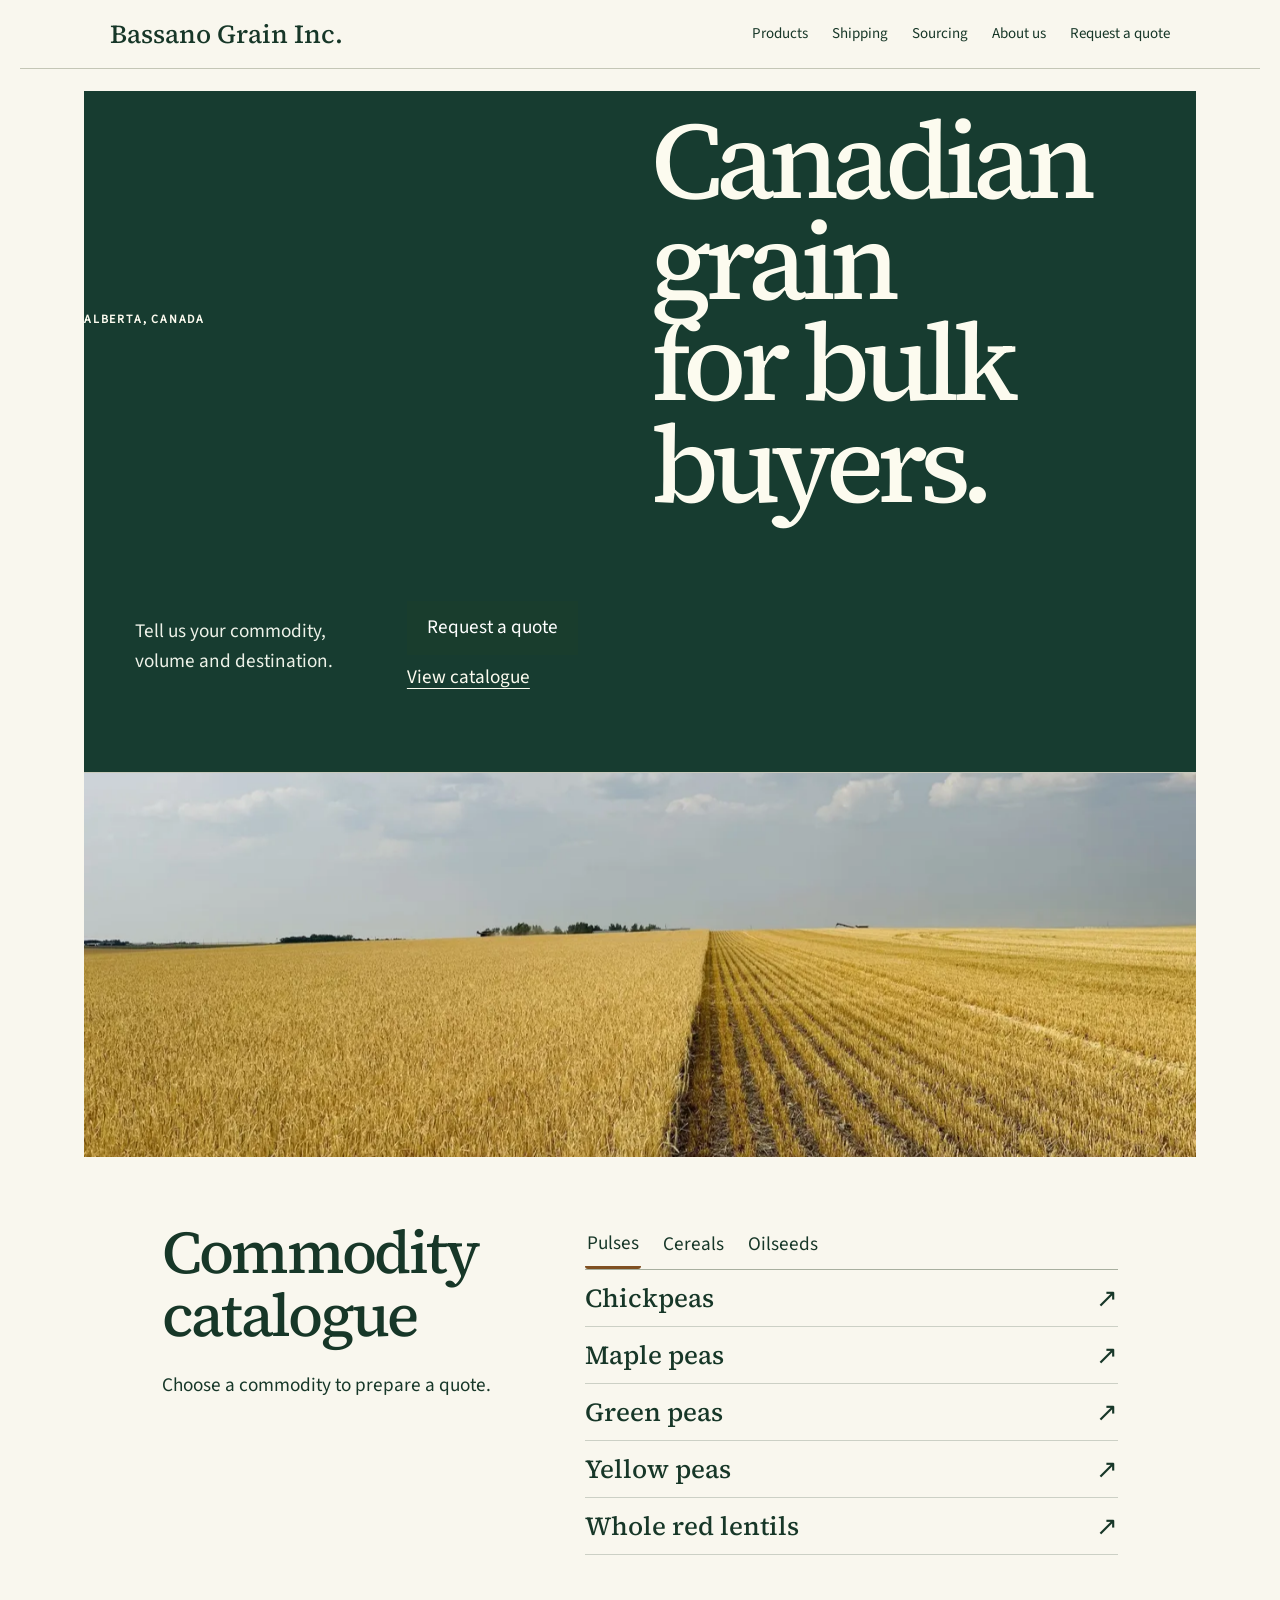
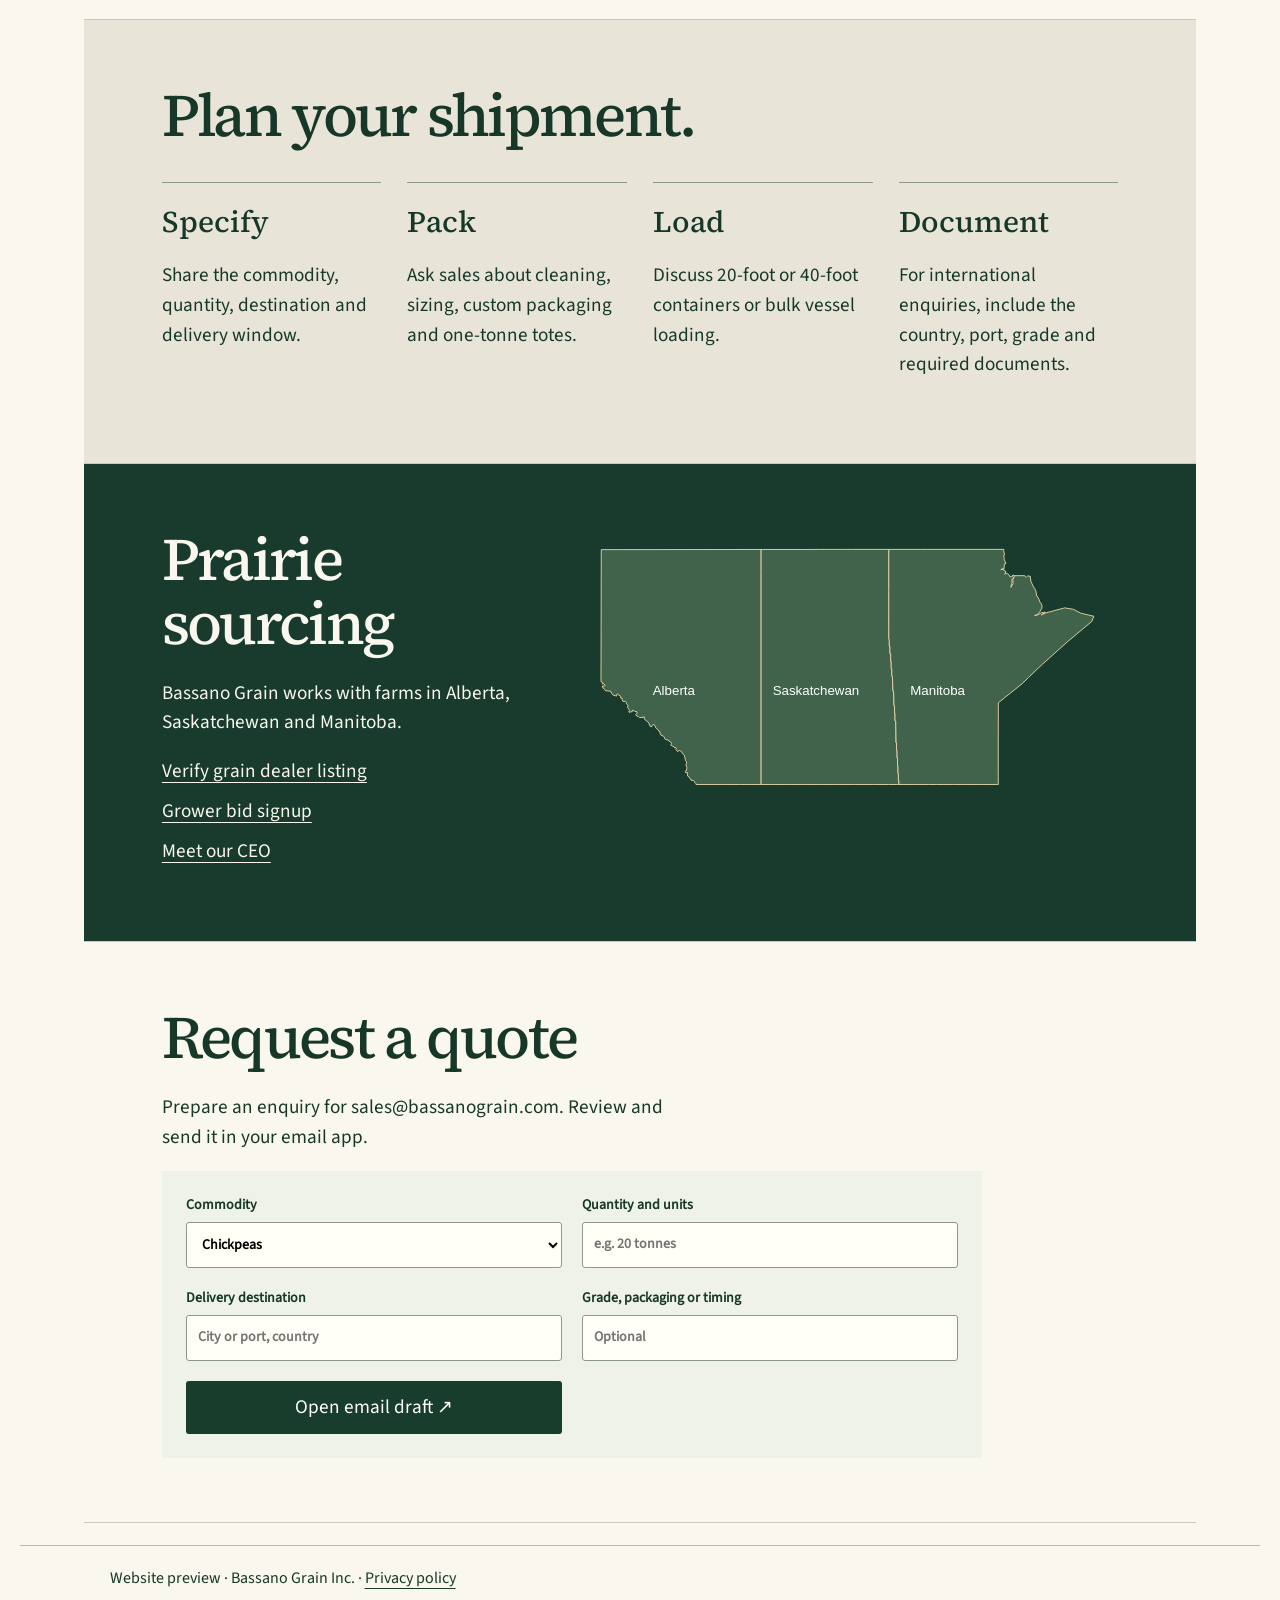
==== index.html @ d430103e "Add Prairie sourcing map and dedicated About page with CEO portrait" ====
<!doctype html><html lang="en-CA"><meta charset="utf-8"><meta name="viewport" content="width=device-width,initial-scale=1"><meta name="robots" content="noindex,nofollow"><title>Bassano Grain | Canadian grains, pulses and oilseeds</title><style>*{box-sizing:border-box}html{scroll-behavior:smooth;scroll-padding-top:2rem}body{margin:0;background:#fbf8ef;color:#20392e;font:17px/1.6 system-ui,sans-serif}header,main,footer{max-width:1240px;margin:auto;padding:22px clamp(20px,5vw,75px)}header,nav{display:flex;align-items:center;justify-content:space-between;gap:22px;flex-wrap:wrap}header{border-bottom:1px solid #c9cabc}a{color:inherit}nav a{text-decoration:none;font-size:.94rem}strong.brand{font: bold 26px Georgia,serif}.hero{display:grid;grid-template-columns:1.1fr 1fr;gap:5%;align-items:center;padding:60px 0}.hero img{width:100%;height:420px;object-fit:cover;border-radius:100px 3px 3px 3px;background:#dfddc8}small{font-size:.75rem;font-weight:700;letter-spacing:.12em;text-transform:uppercase}h1,h2,h3{font-family:Georgia,serif;font-weight:500;line-height:1.06;margin:.35em 0}h1{font-size:clamp(3rem,6vw,6rem);letter-spacing:-.05em}h2{font-size:clamp(2.1rem,4vw,3.6rem)}h3{font-size:1.55rem}.button,button{display:inline-block;background:#254634;color:white;padding:12px 20px;border:none;border-radius:3px;text-decoration:none;font:inherit;cursor:pointer}.button{margin-right:14px}section{padding:42px 0;border-bottom:1px solid #c9cabc}.grid,form{display:grid;grid-template-columns:repeat(3,1fr);gap:20px}article{border-top:3px solid #b99a51;padding:18px 0}article a{display:inline-block;margin:4px 10px 4px 0}form{grid-template-columns:repeat(2,minmax(0,1fr));max-width:820px}label{font-weight:600}input,select{width:100%;font:inherit;padding:10px;border:1px solid #879284;border-radius:3px;background:white}.skip{position:absolute;left:-999px}.skip:focus{left:8px}a:focus-visible,button:focus-visible,input:focus-visible,select:focus-visible{outline:3px solid #ab651b;outline-offset:3px}footer{font-size:.9rem}details{padding:14px 0;border-top:1px solid #ccc}summary{font-weight:bold;cursor:pointer}@media(max-width:740px){.hero,.grid,form{grid-template-columns:1fr}.hero{padding:24px 0}.hero img{height:240px;margin-top:20px}nav{gap:14px}section{padding:30px 0}}@media(prefers-reduced-motion:reduce){html{scroll-behavior:auto}}body{background:#fafaf6;color:#18352b}header{padding-block:17px}.hero{background:#173c30;color:#fcfbef;padding:0;gap:0;grid-template-columns:1.04fr 1fr;overflow:hidden}.hero>div{padding:clamp(26px,4vw,58px)}.hero small{color:#e5cf95}.hero h1{font-size:clamp(3rem,5.4vw,5rem);line-height:1.01;letter-spacing:-.045em}.hero p{max-width:36ch;color:#eef2e9}.hero .button{background:#f3e1a9;color:#17362b;font-weight:650}.hero img{height:100%;min-height:390px;border-radius:0}.grid{gap:0;border-bottom:1px solid #bbc4b8}.grid article{padding:20px 24px;border-top:2px solid #8e7439;background:#f0f2ea}.grid article+article{border-left:1px solid #c6cfc2}.grid a{display:table;text-decoration-thickness:1px;text-underline-offset:4px;padding:4px 0}nav a:hover,.grid a:hover{color:#735616}form{padding:24px;background:#eff2e9}button:hover,.button:hover{filter:brightness(.94)}@media(max-width:740px){header{gap:8px}nav{font-size:.85rem;gap:12px}.hero{grid-template-columns:1fr}.hero img{height:190px;min-height:0;margin:0}.grid article+article{border-left:0}main{padding-inline:16px}form{padding:16px}}.hero a{display:inline-block;white-space:nowrap}.hero a:last-child{margin-top:8px}@media(max-width:740px){nav{justify-content:flex-start;gap:8px 16px}nav a:last-child{display:none}}</style><meta name="site-version" content="bassano-preview v2.0.0-stage6"><link rel="preload" as="font" type="font/woff2" href="assets/serif.woff2" crossorigin><link rel="preload" as="font" type="font/woff2" href="assets/sans.woff2" crossorigin><link rel="stylesheet" href="assets/design.css"><body><a class="skip" href="#main">Skip to content</a><header><strong><a href="index.html" style="text-decoration:none">Bassano Grain Inc.</a></strong><button hidden class="menub" aria-controls="nav" aria-expanded="false">Menu</button><nav id="nav" aria-label="Main"><a href="#products">Products</a><a href="#shipping">Shipping</a><a href="#about">Sourcing</a><a href="about.html">About us</a><a href="#quote">Request a quote</a></nav></header><main id="main"><section class=hero><span class=ey>Alberta, Canada</span><h1>Canadian grain<br> for bulk buyers.</h1><div class=row><p>Tell us your commodity, volume and destination.</p><div><a class=cta href="#quote">Request a quote</a> &nbsp; <a href="#products">View catalogue</a></div></div></section><img class="photo" fetchpriority="high" src="assets/field1920.webp" srcset="assets/field480.webp 480w, assets/field800.webp 800w, assets/field1280.webp 1280w, assets/field1920.webp 1920w" width="2500" height="1875" sizes="100vw" alt="Golden Prairie field beneath an open sky"><section id="products" class="catalog"><div><h2>Commodity<br>catalogue</h2><p>Choose a commodity to prepare a quote.</p></div><div><div class="tabs" role="tablist" aria-label="Commodity family"><button role="tab" id="tab-Pulses" aria-controls="panel-Pulses">Pulses</button><button role="tab" id="tab-Cereals" aria-controls="panel-Cereals">Cereals</button><button role="tab" id="tab-Oilseeds" aria-controls="panel-Oilseeds">Oilseeds</button></div><div id="panel-Pulses" role="tabpanel" aria-labelledby="tab-Pulses"><a class="tile" data-product="Chickpeas" href="#quote">Chickpeas<span aria-hidden="true">↗</span></a><a class="tile" data-product="Maple peas" href="#quote">Maple peas<span aria-hidden="true">↗</span></a><a class="tile" data-product="Green peas" href="#quote">Green peas<span aria-hidden="true">↗</span></a><a class="tile" data-product="Yellow peas" href="#quote">Yellow peas<span aria-hidden="true">↗</span></a><a class="tile" data-product="Whole red lentils" href="#quote">Whole red lentils<span aria-hidden="true">↗</span></a></div><div id="panel-Cereals" role="tabpanel" aria-labelledby="tab-Cereals"><a class="tile" data-product="Spring wheat" href="#quote">Spring wheat<span aria-hidden="true">↗</span></a><a class="tile" data-product="Canadian oats" href="#quote">Canadian oats<span aria-hidden="true">↗</span></a><a class="tile" data-product="Rye" href="#quote">Rye<span aria-hidden="true">↗</span></a></div><div id="panel-Oilseeds" role="tabpanel" aria-labelledby="tab-Oilseeds"><a class="tile" data-product="Flaxseed" href="#quote">Flaxseed<span aria-hidden="true">↗</span></a></div></div></section><section class=log id=shipping><h2>Plan your shipment.</h2><div class=steps><div><h3>Specify</h3><p>Share the commodity, quantity, destination and delivery window.</p></div><div><h3>Pack</h3><p>Ask sales about cleaning, sizing, custom packaging and one-tonne totes.</p></div><div><h3>Load</h3><p>Discuss 20-foot or 40-foot containers or bulk vessel loading.</p></div><div><h3>Document</h3><p>For international enquiries, include the country, port, grade and required documents.</p></div></div></section><section class=source id=about><div><h2>Prairie sourcing</h2><p>Bassano Grain works with farms in Alberta, Saskatchewan and Manitoba.</p><a href="https://www.canada.ca/en/grain-commission/services/licensing-reporting/licensed-grain-companies.html">Verify grain dealer listing</a><br><a href="https://www.bassanograin.com/contact">Grower bid signup</a><br><a href="about.html">Meet our CEO</a></div><img src="assets/prairies.svg" alt="Map showing Alberta, Saskatchewan and Manitoba" width="600" height="320"></section><section id="quote"><h2>Request a quote</h2><p>Prepare an enquiry for sales@bassanograin.com. Review and send it in your email app.</p><form><label>Commodity<select id="product"><option>Chickpeas</option><option>Maple peas</option><option>Green peas</option><option>Yellow peas</option><option>Whole red lentils</option><option>Spring wheat</option><option>Canadian oats</option><option>Rye</option><option>Flaxseed</option></select></label><label>Quantity and units<input id="qty" placeholder="e.g. 20 tonnes" required></label><label>Delivery destination<input id="dest" placeholder="City or port, country" required></label><label>Grade, packaging or timing<input id="spec" placeholder="Optional"></label><button>Open email draft ↗</button></form></section></main><footer>Website preview · Bassano Grain Inc. · <a href="https://www.bassanograin.com/privacy-policy">Privacy policy</a><!-- bassano-preview v2.0.0-stage6 --></footer><script>console.info('bassano-preview v2.0.0-stage6');const product=document.querySelector('#product');document.querySelectorAll('[data-product]').forEach(a=>a.onclick=()=>product.value=a.dataset.product);document.querySelector('form').onsubmit=e=>{e.preventDefault();const val=id=>document.getElementById(id).value;location.href='mailto:sales@bassanograin.com?subject='+encodeURIComponent('Quote request: '+product.value)+'&body='+encodeURIComponent(['Commodity: '+product.value,'Quantity: '+val('qty'),'Destination: '+val('dest'),'Requirements: '+val('spec')].join('\n'));};const m=document.querySelector('.menub'),nav=document.querySelector('#nav'),mq=matchMedia('(max-width:760px)');function closeMenu(){nav.hidden=mq.matches;m.setAttribute('aria-expanded','false')}m.hidden=false;closeMenu();mq.addEventListener('change',closeMenu);m.onclick=()=>{nav.hidden=!nav.hidden;m.setAttribute('aria-expanded',String(!nav.hidden))};nav.onclick=closeMenu;document.addEventListener('keydown',e=>{if(e.key==='Escape'&&mq.matches&&!nav.hidden){closeMenu();m.focus()}});const tabs=[...document.querySelectorAll('[role=tab]')];function activate(i){tabs.forEach((t,j)=>{t.tabIndex=i===j?0:-1;t.setAttribute('aria-selected',String(i===j));document.getElementById(t.getAttribute('aria-controls')).hidden=i!==j})}tabs.forEach((t,i)=>{t.onclick=()=>activate(i);t.onkeydown=e=>{let j={Home:0,End:2,ArrowRight:(i+1)%3,ArrowLeft:(i+2)%3}[e.key];if(j!==undefined){e.preventDefault();activate(j);tabs[j].focus()}}});activate(0);</script></body></html>
---- assets/design.css ----
@font-face{font-family:PrairieSerif;src:url(serif.woff2) format('woff2');font-weight:500;font-display:swap}@font-face{font-family:PrairieSans;src:url(sans.woff2) format('woff2');font-weight:400;font-display:swap}
*{box-sizing:border-box}body{margin:0;background:#f9f7ee;color:#173728;font:17px/1.55 PrairieSans,Arial,sans-serif}header,main>section,footer{padding:clamp(22px,5vw,84px) 7%}header,nav,.row{display:flex;align-items:center;justify-content:space-between;gap:24px}header{padding-block:16px;border-bottom:1px solid #adb4a3}header strong{font:700 26px PrairieSerif,Georgia}nav a,a{color:inherit;text-underline-offset:5px}nav a{text-decoration:none}.hero h1{font:normal clamp(56px,8.5vw,145px)/.93 PrairieSerif,Georgia;letter-spacing:-.065em;margin:18px 0 36px}.hero{padding-bottom:28px}.hero p{margin:0}.ey{letter-spacing:.15em;font-size:12px;font-weight:bold;text-transform:uppercase}.cta,button{display:inline-block;padding:12px 20px;background:#193d2d;color:white;text-decoration:none;font:inherit;border:0;cursor:pointer}.photo{display:block;width:100%;height:clamp(210px,30vw,480px);object-fit:cover;object-position:center 58%}h2{font:normal clamp(37px,4.7vw,76px)/1.02 PrairieSerif,Georgia;letter-spacing:-.045em;margin:0 0 24px}.catalog,.source,.quote{display:grid;grid-template-columns:2fr 3fr;gap:7%}.tabs{display:flex;border-bottom:1px solid #a8af9f;gap:20px}.tabs button{background:none;color:inherit;padding:8px 2px}.tabs button[aria-pressed=true]{border-bottom:3px solid #815224}.tile{display:flex;justify-content:space-between;border-bottom:1px solid #ccd0c5;text-decoration:none;padding:10px 0;font:26px PrairieSerif,Georgia}.log{background:#e8e5d8}.steps{display:grid;grid-template-columns:repeat(4,1fr);gap:26px}.steps h3{font:30px PrairieSerif,Georgia;border-top:1px solid #8e9788;padding-top:18px}.source{background:#183b2d;color:#faf8ee}.province{font:clamp(26px,3.8vw,58px)/1.35 PrairieSerif,Georgia;color:#ead8ab}.quote form{display:grid;grid-template-columns:1fr 1fr;gap:16px}label{font-size:14px}input,select{display:block;width:100%;margin-top:5px;padding:11px;border:1px solid #8c978c;background:#fffef7;font:inherit}footer{border-top:1px solid #b8beaf;padding-block:20px}a:focus-visible,button:focus-visible{outline:3px solid #ae6a18;outline-offset:3px}@media(max-width:760px){header,.row{flex-wrap:wrap}nav{gap:14px;font-size:14px}.catalog,.source,.quote,.steps{grid-template-columns:1fr}.steps{gap:0}.steps h3{margin-bottom:0}.quote form{grid-template-columns:1fr}.tabs{margin-top:16px}}

:root{--ink:#173728;--paper:#f9f7ee;--accent:#805021}body{font-size:clamp(1.06rem,1rem + .25vw,1.26rem)}h1,h2,h3,.tile,header strong{font-weight:500}h2{line-height:1.05}p{max-width:52ch}.skip{position:fixed;top:-100px;z-index:5;background:white;padding:8px}.skip:focus{top:0}header{position:sticky;top:0;background:var(--paper);z-index:3;border-color:#c4c6b6}section,main{scroll-margin-top:90px}a:focus-visible,button:focus-visible,input:focus-visible,select:focus-visible,summary:focus-visible{outline:3px solid #ac6829;outline-offset:3px}.source a:focus-visible{outline-color:#ffdb99}header .menub{display:none}.source img{width:100%;height:auto}.portrait{width:100%;max-height:660px;object-fit:contain;object-position:center;background:#edeade}.biog{display:grid;grid-template-columns:1fr 1fr;gap:7%;align-items:center}.biog h1{font:500 clamp(3rem,6vw,6rem)/1 PrairieSerif,Georgia;margin:.3em 0}.tile:hover{color:#805021}.tabs button[aria-selected=true]{border-bottom:3px solid var(--accent)}.error{color:#852b23;font-size:1rem}.source a{display:inline-block;margin-bottom:10px}form{align-items:start}footer{font-size:1rem}@media(max-width:760px){header{align-items:center}header strong{font-size:22px}header .menub{display:block;padding:6px 12px}header nav{width:100%;display:grid}header nav[hidden]{display:none}.biog{grid-template-columns:1fr}.tabs{gap:8px}.tabs button{min-height:44px}.catalog,.source,.quote{gap:22px}.row{gap:12px}.hero h1{font-size:clamp(50px,11vw,78px)}.quote form{gap:14px}}
@media(prefers-reduced-motion:no-preference){header{transition:box-shadow 200ms ease-out}header.compact{box-shadow:0 1px #879889}.photo{animation:horizon 550ms ease-out both}[role=tabpanel]:not([hidden]){animation:settle 200ms ease-out}@keyframes horizon{from{opacity:.86;transform:scale(.997)}to{opacity:1;transform:none}}@keyframes settle{from{opacity:.88}to{opacity:1}}}
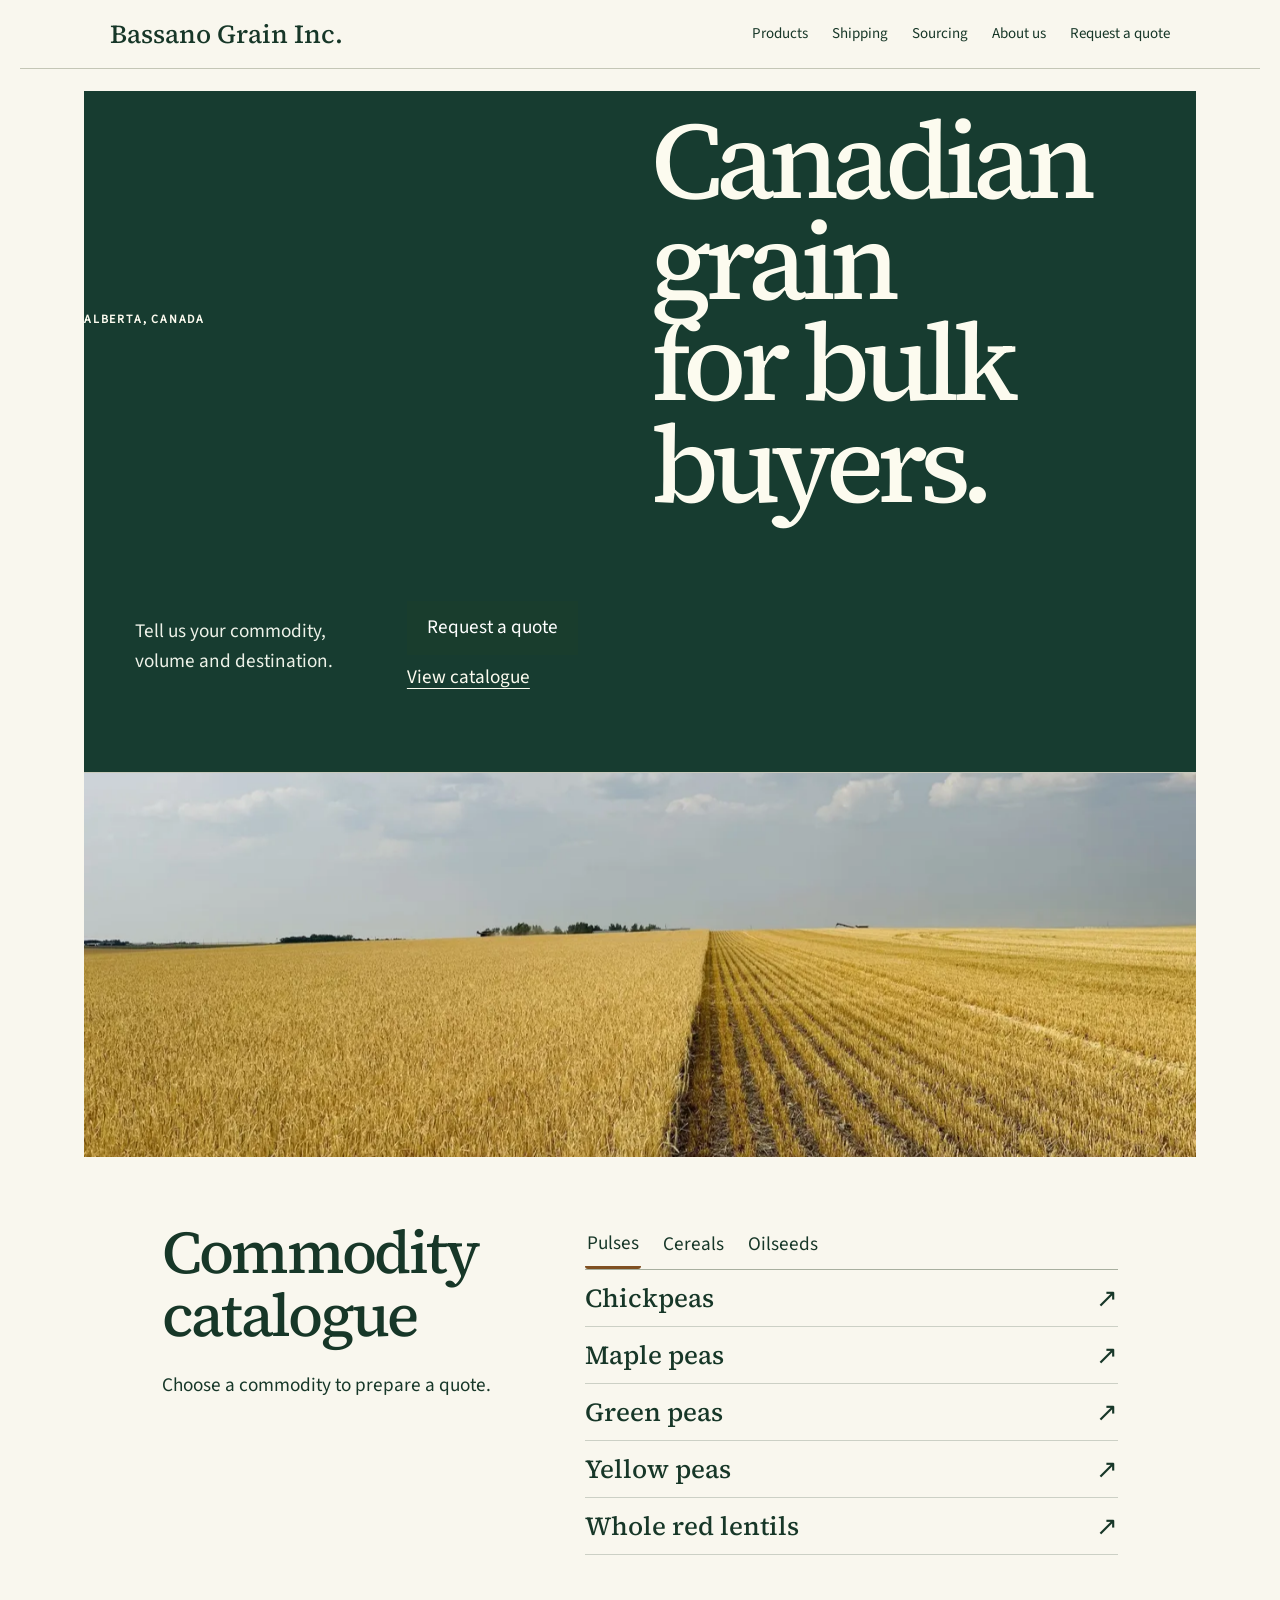
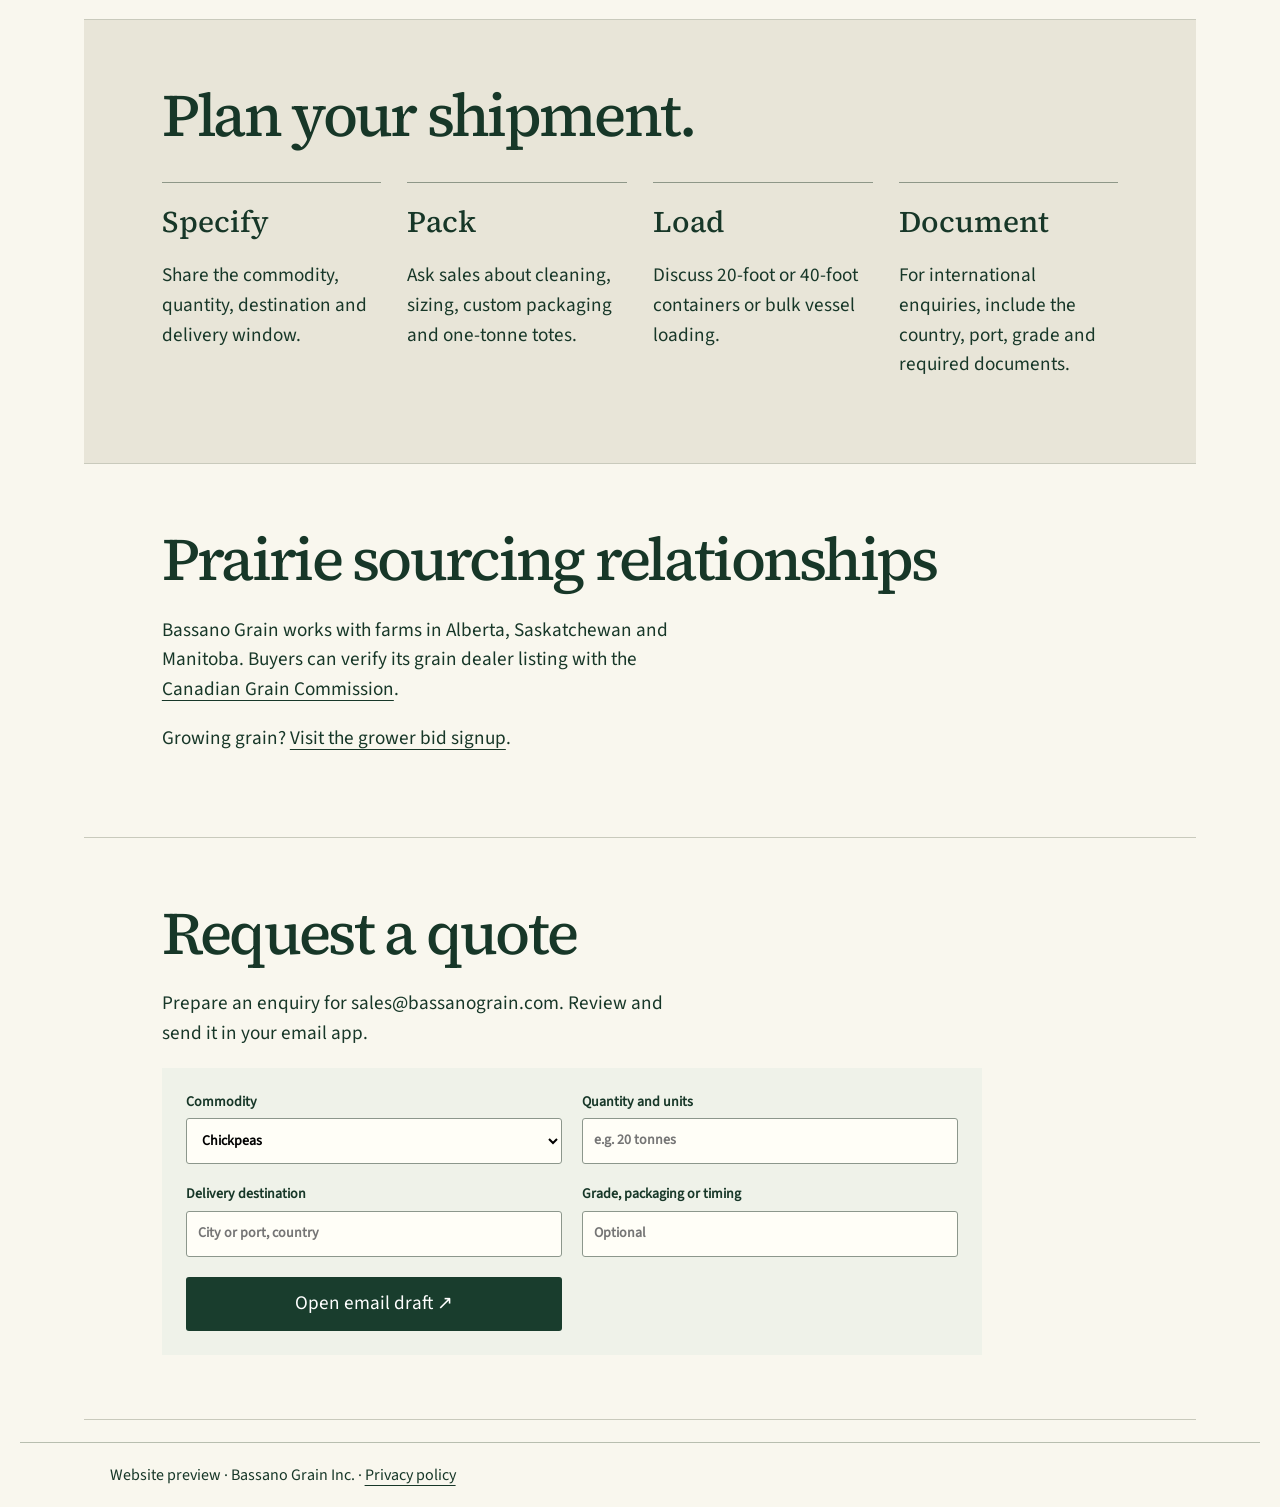
==== commit 52797f0e: "Explain specifying, packing, loading and documentation in sequence" ====
--- a/index.html
+++ b/index.html
@@ -1 +1 @@
-<!doctype html><html lang="en-CA"><meta charset="utf-8"><meta name="viewport" content="width=device-width,initial-scale=1"><meta name="robots" content="noindex,nofollow"><title>Bassano Grain | Canadian grains, pulses and oilseeds</title><style>*{box-sizing:border-box}html{scroll-behavior:smooth;scroll-padding-top:2rem}body{margin:0;background:#fbf8ef;color:#20392e;font:17px/1.6 system-ui,sans-serif}header,main,footer{max-width:1240px;margin:auto;padding:22px clamp(20px,5vw,75px)}header,nav{display:flex;align-items:center;justify-content:space-between;gap:22px;flex-wrap:wrap}header{border-bottom:1px solid #c9cabc}a{color:inherit}nav a{text-decoration:none;font-size:.94rem}strong.brand{font: bold 26px Georgia,serif}.hero{display:grid;grid-template-columns:1.1fr 1fr;gap:5%;align-items:center;padding:60px 0}.hero img{width:100%;height:420px;object-fit:cover;border-radius:100px 3px 3px 3px;background:#dfddc8}small{font-size:.75rem;font-weight:700;letter-spacing:.12em;text-transform:uppercase}h1,h2,h3{font-family:Georgia,serif;font-weight:500;line-height:1.06;margin:.35em 0}h1{font-size:clamp(3rem,6vw,6rem);letter-spacing:-.05em}h2{font-size:clamp(2.1rem,4vw,3.6rem)}h3{font-size:1.55rem}.button,button{display:inline-block;background:#254634;color:white;padding:12px 20px;border:none;border-radius:3px;text-decoration:none;font:inherit;cursor:pointer}.button{margin-right:14px}section{padding:42px 0;border-bottom:1px solid #c9cabc}.grid,form{display:grid;grid-template-columns:repeat(3,1fr);gap:20px}article{border-top:3px solid #b99a51;padding:18px 0}article a{display:inline-block;margin:4px 10px 4px 0}form{grid-template-columns:repeat(2,minmax(0,1fr));max-width:820px}label{font-weight:600}input,select{width:100%;font:inherit;padding:10px;border:1px solid #879284;border-radius:3px;background:white}.skip{position:absolute;left:-999px}.skip:focus{left:8px}a:focus-visible,button:focus-visible,input:focus-visible,select:focus-visible{outline:3px solid #ab651b;outline-offset:3px}footer{font-size:.9rem}details{padding:14px 0;border-top:1px solid #ccc}summary{font-weight:bold;cursor:pointer}@media(max-width:740px){.hero,.grid,form{grid-template-columns:1fr}.hero{padding:24px 0}.hero img{height:240px;margin-top:20px}nav{gap:14px}section{padding:30px 0}}@media(prefers-reduced-motion:reduce){html{scroll-behavior:auto}}body{background:#fafaf6;color:#18352b}header{padding-block:17px}.hero{background:#173c30;color:#fcfbef;padding:0;gap:0;grid-template-columns:1.04fr 1fr;overflow:hidden}.hero>div{padding:clamp(26px,4vw,58px)}.hero small{color:#e5cf95}.hero h1{font-size:clamp(3rem,5.4vw,5rem);line-height:1.01;letter-spacing:-.045em}.hero p{max-width:36ch;color:#eef2e9}.hero .button{background:#f3e1a9;color:#17362b;font-weight:650}.hero img{height:100%;min-height:390px;border-radius:0}.grid{gap:0;border-bottom:1px solid #bbc4b8}.grid article{padding:20px 24px;border-top:2px solid #8e7439;background:#f0f2ea}.grid article+article{border-left:1px solid #c6cfc2}.grid a{display:table;text-decoration-thickness:1px;text-underline-offset:4px;padding:4px 0}nav a:hover,.grid a:hover{color:#735616}form{padding:24px;background:#eff2e9}button:hover,.button:hover{filter:brightness(.94)}@media(max-width:740px){header{gap:8px}nav{font-size:.85rem;gap:12px}.hero{grid-template-columns:1fr}.hero img{height:190px;min-height:0;margin:0}.grid article+article{border-left:0}main{padding-inline:16px}form{padding:16px}}.hero a{display:inline-block;white-space:nowrap}.hero a:last-child{margin-top:8px}@media(max-width:740px){nav{justify-content:flex-start;gap:8px 16px}nav a:last-child{display:none}}</style><meta name="site-version" content="bassano-preview v2.0.0-stage6"><link rel="preload" as="font" type="font/woff2" href="assets/serif.woff2" crossorigin><link rel="preload" as="font" type="font/woff2" href="assets/sans.woff2" crossorigin><link rel="stylesheet" href="assets/design.css"><body><a class="skip" href="#main">Skip to content</a><header><strong><a href="index.html" style="text-decoration:none">Bassano Grain Inc.</a></strong><button hidden class="menub" aria-controls="nav" aria-expanded="false">Menu</button><nav id="nav" aria-label="Main"><a href="#products">Products</a><a href="#shipping">Shipping</a><a href="#about">Sourcing</a><a href="about.html">About us</a><a href="#quote">Request a quote</a></nav></header><main id="main"><section class=hero><span class=ey>Alberta, Canada</span><h1>Canadian grain<br> for bulk buyers.</h1><div class=row><p>Tell us your commodity, volume and destination.</p><div><a class=cta href="#quote">Request a quote</a> &nbsp; <a href="#products">View catalogue</a></div></div></section><img class="photo" fetchpriority="high" src="assets/field1920.webp" srcset="assets/field480.webp 480w, assets/field800.webp 800w, assets/field1280.webp 1280w, assets/field1920.webp 1920w" width="2500" height="1875" sizes="100vw" alt="Golden Prairie field beneath an open sky"><section id="products" class="catalog"><div><h2>Commodity<br>catalogue</h2><p>Choose a commodity to prepare a quote.</p></div><div><div class="tabs" role="tablist" aria-label="Commodity family"><button role="tab" id="tab-Pulses" aria-controls="panel-Pulses">Pulses</button><button role="tab" id="tab-Cereals" aria-controls="panel-Cereals">Cereals</button><button role="tab" id="tab-Oilseeds" aria-controls="panel-Oilseeds">Oilseeds</button></div><div id="panel-Pulses" role="tabpanel" aria-labelledby="tab-Pulses"><a class="tile" data-product="Chickpeas" href="#quote">Chickpeas<span aria-hidden="true">↗</span></a><a class="tile" data-product="Maple peas" href="#quote">Maple peas<span aria-hidden="true">↗</span></a><a class="tile" data-product="Green peas" href="#quote">Green peas<span aria-hidden="true">↗</span></a><a class="tile" data-product="Yellow peas" href="#quote">Yellow peas<span aria-hidden="true">↗</span></a><a class="tile" data-product="Whole red lentils" href="#quote">Whole red lentils<span aria-hidden="true">↗</span></a></div><div id="panel-Cereals" role="tabpanel" aria-labelledby="tab-Cereals"><a class="tile" data-product="Spring wheat" href="#quote">Spring wheat<span aria-hidden="true">↗</span></a><a class="tile" data-product="Canadian oats" href="#quote">Canadian oats<span aria-hidden="true">↗</span></a><a class="tile" data-product="Rye" href="#quote">Rye<span aria-hidden="true">↗</span></a></div><div id="panel-Oilseeds" role="tabpanel" aria-labelledby="tab-Oilseeds"><a class="tile" data-product="Flaxseed" href="#quote">Flaxseed<span aria-hidden="true">↗</span></a></div></div></section><section class=log id=shipping><h2>Plan your shipment.</h2><div class=steps><div><h3>Specify</h3><p>Share the commodity, quantity, destination and delivery window.</p></div><div><h3>Pack</h3><p>Ask sales about cleaning, sizing, custom packaging and one-tonne totes.</p></div><div><h3>Load</h3><p>Discuss 20-foot or 40-foot containers or bulk vessel loading.</p></div><div><h3>Document</h3><p>For international enquiries, include the country, port, grade and required documents.</p></div></div></section><section class=source id=about><div><h2>Prairie sourcing</h2><p>Bassano Grain works with farms in Alberta, Saskatchewan and Manitoba.</p><a href="https://www.canada.ca/en/grain-commission/services/licensing-reporting/licensed-grain-companies.html">Verify grain dealer listing</a><br><a href="https://www.bassanograin.com/contact">Grower bid signup</a><br><a href="about.html">Meet our CEO</a></div><img src="assets/prairies.svg" alt="Map showing Alberta, Saskatchewan and Manitoba" width="600" height="320"></section><section id="quote"><h2>Request a quote</h2><p>Prepare an enquiry for sales@bassanograin.com. Review and send it in your email app.</p><form><label>Commodity<select id="product"><option>Chickpeas</option><option>Maple peas</option><option>Green peas</option><option>Yellow peas</option><option>Whole red lentils</option><option>Spring wheat</option><option>Canadian oats</option><option>Rye</option><option>Flaxseed</option></select></label><label>Quantity and units<input id="qty" placeholder="e.g. 20 tonnes" required></label><label>Delivery destination<input id="dest" placeholder="City or port, country" required></label><label>Grade, packaging or timing<input id="spec" placeholder="Optional"></label><button>Open email draft ↗</button></form></section></main><footer>Website preview · Bassano Grain Inc. · <a href="https://www.bassanograin.com/privacy-policy">Privacy policy</a><!-- bassano-preview v2.0.0-stage6 --></footer><script>console.info('bassano-preview v2.0.0-stage6');const product=document.querySelector('#product');document.querySelectorAll('[data-product]').forEach(a=>a.onclick=()=>product.value=a.dataset.product);document.querySelector('form').onsubmit=e=>{e.preventDefault();const val=id=>document.getElementById(id).value;location.href='mailto:sales@bassanograin.com?subject='+encodeURIComponent('Quote request: '+product.value)+'&body='+encodeURIComponent(['Commodity: '+product.value,'Quantity: '+val('qty'),'Destination: '+val('dest'),'Requirements: '+val('spec')].join('\n'));};const m=document.querySelector('.menub'),nav=document.querySelector('#nav'),mq=matchMedia('(max-width:760px)');function closeMenu(){nav.hidden=mq.matches;m.setAttribute('aria-expanded','false')}m.hidden=false;closeMenu();mq.addEventListener('change',closeMenu);m.onclick=()=>{nav.hidden=!nav.hidden;m.setAttribute('aria-expanded',String(!nav.hidden))};nav.onclick=closeMenu;document.addEventListener('keydown',e=>{if(e.key==='Escape'&&mq.matches&&!nav.hidden){closeMenu();m.focus()}});const tabs=[...document.querySelectorAll('[role=tab]')];function activate(i){tabs.forEach((t,j)=>{t.tabIndex=i===j?0:-1;t.setAttribute('aria-selected',String(i===j));document.getElementById(t.getAttribute('aria-controls')).hidden=i!==j})}tabs.forEach((t,i)=>{t.onclick=()=>activate(i);t.onkeydown=e=>{let j={Home:0,End:2,ArrowRight:(i+1)%3,ArrowLeft:(i+2)%3}[e.key];if(j!==undefined){e.preventDefault();activate(j);tabs[j].focus()}}});activate(0);</script></body></html>+<!doctype html><html lang="en-CA"><meta charset="utf-8"><meta name="viewport" content="width=device-width,initial-scale=1"><meta name="robots" content="noindex,nofollow"><title>Bassano Grain | Canadian grains, pulses and oilseeds</title><style>*{box-sizing:border-box}html{scroll-behavior:smooth;scroll-padding-top:2rem}body{margin:0;background:#fbf8ef;color:#20392e;font:17px/1.6 system-ui,sans-serif}header,main,footer{max-width:1240px;margin:auto;padding:22px clamp(20px,5vw,75px)}header,nav{display:flex;align-items:center;justify-content:space-between;gap:22px;flex-wrap:wrap}header{border-bottom:1px solid #c9cabc}a{color:inherit}nav a{text-decoration:none;font-size:.94rem}strong.brand{font: bold 26px Georgia,serif}.hero{display:grid;grid-template-columns:1.1fr 1fr;gap:5%;align-items:center;padding:60px 0}.hero img{width:100%;height:420px;object-fit:cover;border-radius:100px 3px 3px 3px;background:#dfddc8}small{font-size:.75rem;font-weight:700;letter-spacing:.12em;text-transform:uppercase}h1,h2,h3{font-family:Georgia,serif;font-weight:500;line-height:1.06;margin:.35em 0}h1{font-size:clamp(3rem,6vw,6rem);letter-spacing:-.05em}h2{font-size:clamp(2.1rem,4vw,3.6rem)}h3{font-size:1.55rem}.button,button{display:inline-block;background:#254634;color:white;padding:12px 20px;border:none;border-radius:3px;text-decoration:none;font:inherit;cursor:pointer}.button{margin-right:14px}section{padding:42px 0;border-bottom:1px solid #c9cabc}.grid,form{display:grid;grid-template-columns:repeat(3,1fr);gap:20px}article{border-top:3px solid #b99a51;padding:18px 0}article a{display:inline-block;margin:4px 10px 4px 0}form{grid-template-columns:repeat(2,minmax(0,1fr));max-width:820px}label{font-weight:600}input,select{width:100%;font:inherit;padding:10px;border:1px solid #879284;border-radius:3px;background:white}.skip{position:absolute;left:-999px}.skip:focus{left:8px}a:focus-visible,button:focus-visible,input:focus-visible,select:focus-visible{outline:3px solid #ab651b;outline-offset:3px}footer{font-size:.9rem}details{padding:14px 0;border-top:1px solid #ccc}summary{font-weight:bold;cursor:pointer}@media(max-width:740px){.hero,.grid,form{grid-template-columns:1fr}.hero{padding:24px 0}.hero img{height:240px;margin-top:20px}nav{gap:14px}section{padding:30px 0}}@media(prefers-reduced-motion:reduce){html{scroll-behavior:auto}}body{background:#fafaf6;color:#18352b}header{padding-block:17px}.hero{background:#173c30;color:#fcfbef;padding:0;gap:0;grid-template-columns:1.04fr 1fr;overflow:hidden}.hero>div{padding:clamp(26px,4vw,58px)}.hero small{color:#e5cf95}.hero h1{font-size:clamp(3rem,5.4vw,5rem);line-height:1.01;letter-spacing:-.045em}.hero p{max-width:36ch;color:#eef2e9}.hero .button{background:#f3e1a9;color:#17362b;font-weight:650}.hero img{height:100%;min-height:390px;border-radius:0}.grid{gap:0;border-bottom:1px solid #bbc4b8}.grid article{padding:20px 24px;border-top:2px solid #8e7439;background:#f0f2ea}.grid article+article{border-left:1px solid #c6cfc2}.grid a{display:table;text-decoration-thickness:1px;text-underline-offset:4px;padding:4px 0}nav a:hover,.grid a:hover{color:#735616}form{padding:24px;background:#eff2e9}button:hover,.button:hover{filter:brightness(.94)}@media(max-width:740px){header{gap:8px}nav{font-size:.85rem;gap:12px}.hero{grid-template-columns:1fr}.hero img{height:190px;min-height:0;margin:0}.grid article+article{border-left:0}main{padding-inline:16px}form{padding:16px}}.hero a{display:inline-block;white-space:nowrap}.hero a:last-child{margin-top:8px}@media(max-width:740px){nav{justify-content:flex-start;gap:8px 16px}nav a:last-child{display:none}}</style><meta name="site-version" content="bassano-preview v2.0.0-stage5"><link rel="preload" as="font" type="font/woff2" href="assets/serif.woff2" crossorigin><link rel="preload" as="font" type="font/woff2" href="assets/sans.woff2" crossorigin><link rel="stylesheet" href="assets/design.css"><body><a class="skip" href="#main">Skip to content</a><header><strong><a href="index.html" style="text-decoration:none">Bassano Grain Inc.</a></strong><button hidden class="menub" aria-controls="nav" aria-expanded="false">Menu</button><nav id="nav" aria-label="Main"><a href="#products">Products</a><a href="#shipping">Shipping</a><a href="#about">Sourcing</a><a href="about.html">About us</a><a href="#quote">Request a quote</a></nav></header><main id="main"><section class=hero><span class=ey>Alberta, Canada</span><h1>Canadian grain<br> for bulk buyers.</h1><div class=row><p>Tell us your commodity, volume and destination.</p><div><a class=cta href="#quote">Request a quote</a> &nbsp; <a href="#products">View catalogue</a></div></div></section><img class="photo" fetchpriority="high" src="assets/field1920.webp" srcset="assets/field480.webp 480w, assets/field800.webp 800w, assets/field1280.webp 1280w, assets/field1920.webp 1920w" width="2500" height="1875" sizes="100vw" alt="Golden Prairie field beneath an open sky"><section id="products" class="catalog"><div><h2>Commodity<br>catalogue</h2><p>Choose a commodity to prepare a quote.</p></div><div><div class="tabs" role="tablist" aria-label="Commodity family"><button role="tab" id="tab-Pulses" aria-controls="panel-Pulses">Pulses</button><button role="tab" id="tab-Cereals" aria-controls="panel-Cereals">Cereals</button><button role="tab" id="tab-Oilseeds" aria-controls="panel-Oilseeds">Oilseeds</button></div><div id="panel-Pulses" role="tabpanel" aria-labelledby="tab-Pulses"><a class="tile" data-product="Chickpeas" href="#quote">Chickpeas<span aria-hidden="true">↗</span></a><a class="tile" data-product="Maple peas" href="#quote">Maple peas<span aria-hidden="true">↗</span></a><a class="tile" data-product="Green peas" href="#quote">Green peas<span aria-hidden="true">↗</span></a><a class="tile" data-product="Yellow peas" href="#quote">Yellow peas<span aria-hidden="true">↗</span></a><a class="tile" data-product="Whole red lentils" href="#quote">Whole red lentils<span aria-hidden="true">↗</span></a></div><div id="panel-Cereals" role="tabpanel" aria-labelledby="tab-Cereals"><a class="tile" data-product="Spring wheat" href="#quote">Spring wheat<span aria-hidden="true">↗</span></a><a class="tile" data-product="Canadian oats" href="#quote">Canadian oats<span aria-hidden="true">↗</span></a><a class="tile" data-product="Rye" href="#quote">Rye<span aria-hidden="true">↗</span></a></div><div id="panel-Oilseeds" role="tabpanel" aria-labelledby="tab-Oilseeds"><a class="tile" data-product="Flaxseed" href="#quote">Flaxseed<span aria-hidden="true">↗</span></a></div></div></section><section class=log id=shipping><h2>Plan your shipment.</h2><div class=steps><div><h3>Specify</h3><p>Share the commodity, quantity, destination and delivery window.</p></div><div><h3>Pack</h3><p>Ask sales about cleaning, sizing, custom packaging and one-tonne totes.</p></div><div><h3>Load</h3><p>Discuss 20-foot or 40-foot containers or bulk vessel loading.</p></div><div><h3>Document</h3><p>For international enquiries, include the country, port, grade and required documents.</p></div></div></section><section id="about"><h2>Prairie sourcing relationships</h2><p>Bassano Grain works with farms in Alberta, Saskatchewan and Manitoba. Buyers can verify its grain dealer listing with the <a href="https://www.canada.ca/en/grain-commission/services/licensing-reporting/licensed-grain-companies.html">Canadian Grain Commission</a>.</p><p>Growing grain? <a href="https://www.bassanograin.com/contact">Visit the grower bid signup</a>.</p></section><section id="quote"><h2>Request a quote</h2><p>Prepare an enquiry for sales@bassanograin.com. Review and send it in your email app.</p><form><label>Commodity<select id="product"><option>Chickpeas</option><option>Maple peas</option><option>Green peas</option><option>Yellow peas</option><option>Whole red lentils</option><option>Spring wheat</option><option>Canadian oats</option><option>Rye</option><option>Flaxseed</option></select></label><label>Quantity and units<input id="qty" placeholder="e.g. 20 tonnes" required></label><label>Delivery destination<input id="dest" placeholder="City or port, country" required></label><label>Grade, packaging or timing<input id="spec" placeholder="Optional"></label><button>Open email draft ↗</button></form></section></main><footer>Website preview · Bassano Grain Inc. · <a href="https://www.bassanograin.com/privacy-policy">Privacy policy</a><!-- bassano-preview v2.0.0-stage5 --></footer><script>console.info('bassano-preview v2.0.0-stage5');const product=document.querySelector('#product');document.querySelectorAll('[data-product]').forEach(a=>a.onclick=()=>product.value=a.dataset.product);document.querySelector('form').onsubmit=e=>{e.preventDefault();const val=id=>document.getElementById(id).value;location.href='mailto:sales@bassanograin.com?subject='+encodeURIComponent('Quote request: '+product.value)+'&body='+encodeURIComponent(['Commodity: '+product.value,'Quantity: '+val('qty'),'Destination: '+val('dest'),'Requirements: '+val('spec')].join('\n'));};const m=document.querySelector('.menub'),nav=document.querySelector('#nav'),mq=matchMedia('(max-width:760px)');function closeMenu(){nav.hidden=mq.matches;m.setAttribute('aria-expanded','false')}m.hidden=false;closeMenu();mq.addEventListener('change',closeMenu);m.onclick=()=>{nav.hidden=!nav.hidden;m.setAttribute('aria-expanded',String(!nav.hidden))};nav.onclick=closeMenu;document.addEventListener('keydown',e=>{if(e.key==='Escape'&&mq.matches&&!nav.hidden){closeMenu();m.focus()}});const tabs=[...document.querySelectorAll('[role=tab]')];function activate(i){tabs.forEach((t,j)=>{t.tabIndex=i===j?0:-1;t.setAttribute('aria-selected',String(i===j));document.getElementById(t.getAttribute('aria-controls')).hidden=i!==j})}tabs.forEach((t,i)=>{t.onclick=()=>activate(i);t.onkeydown=e=>{let j={Home:0,End:2,ArrowRight:(i+1)%3,ArrowLeft:(i+2)%3}[e.key];if(j!==undefined){e.preventDefault();activate(j);tabs[j].focus()}}});activate(0);</script></body></html>
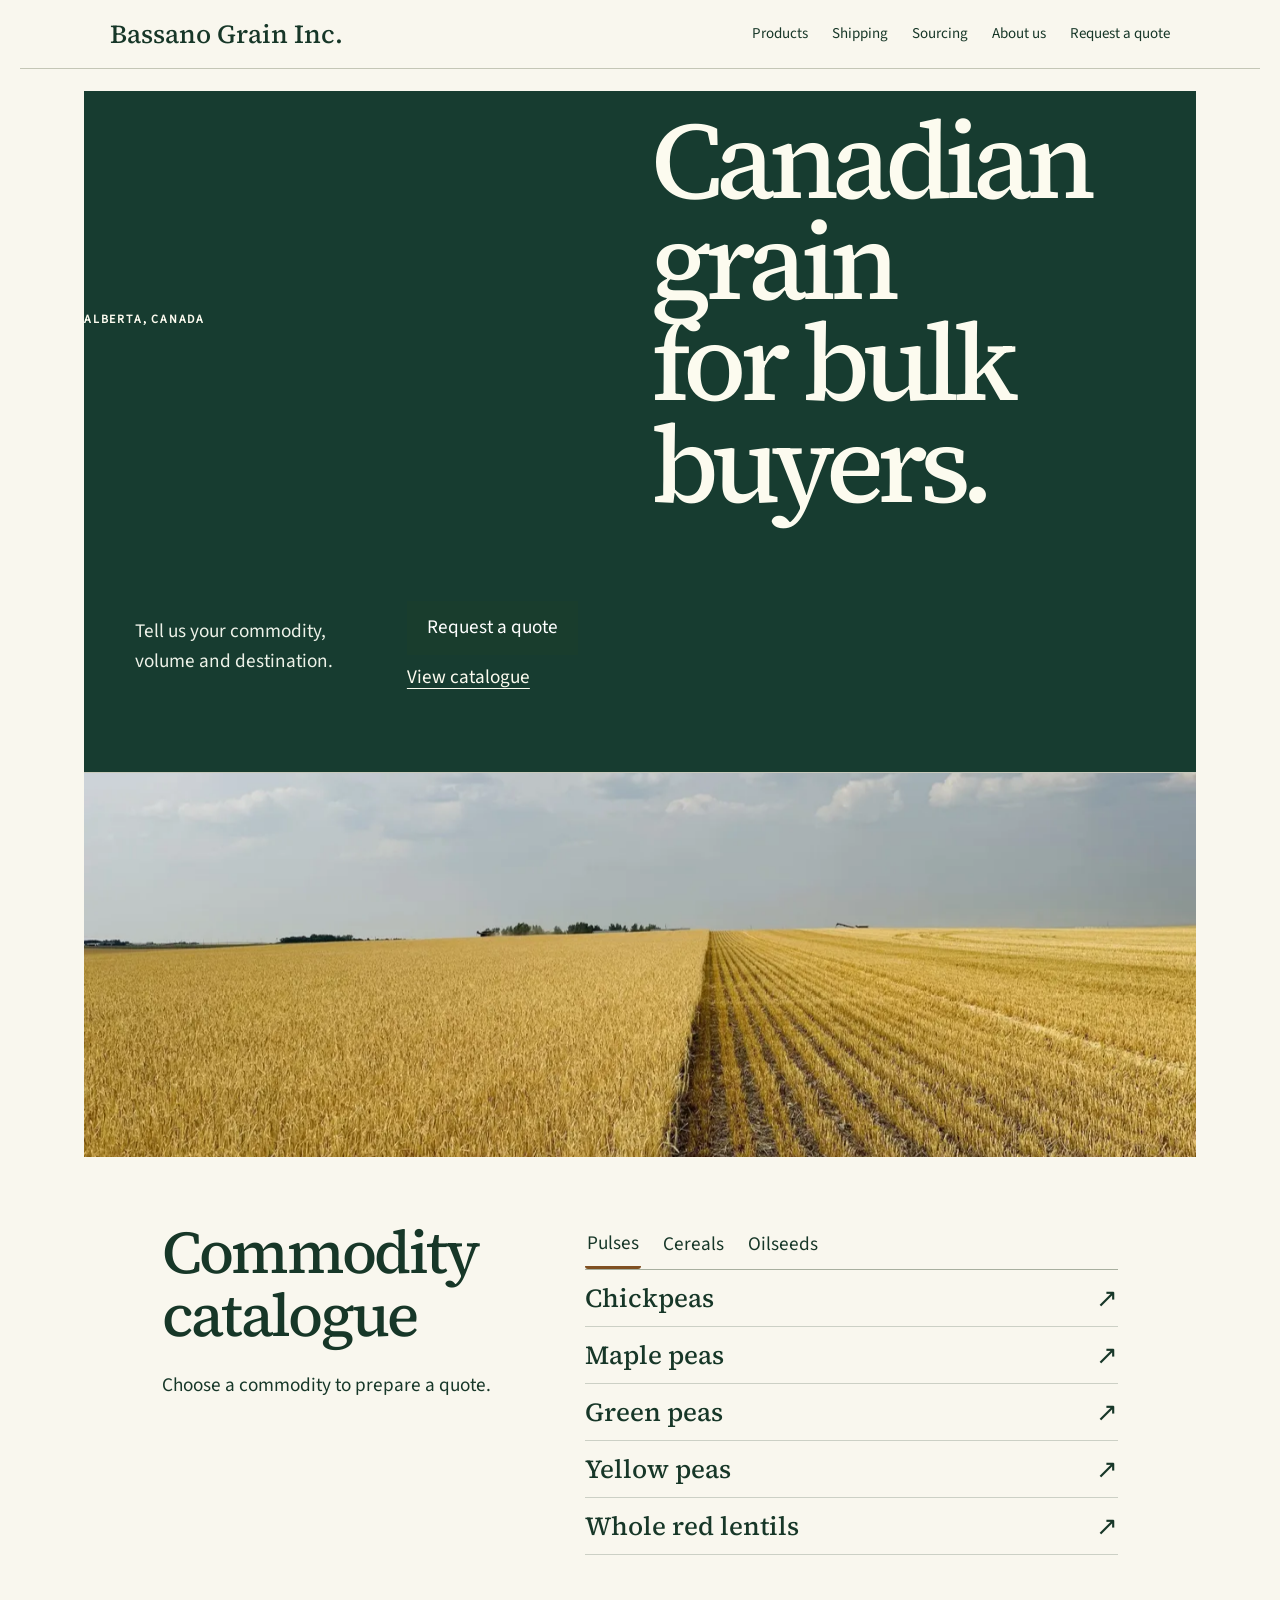
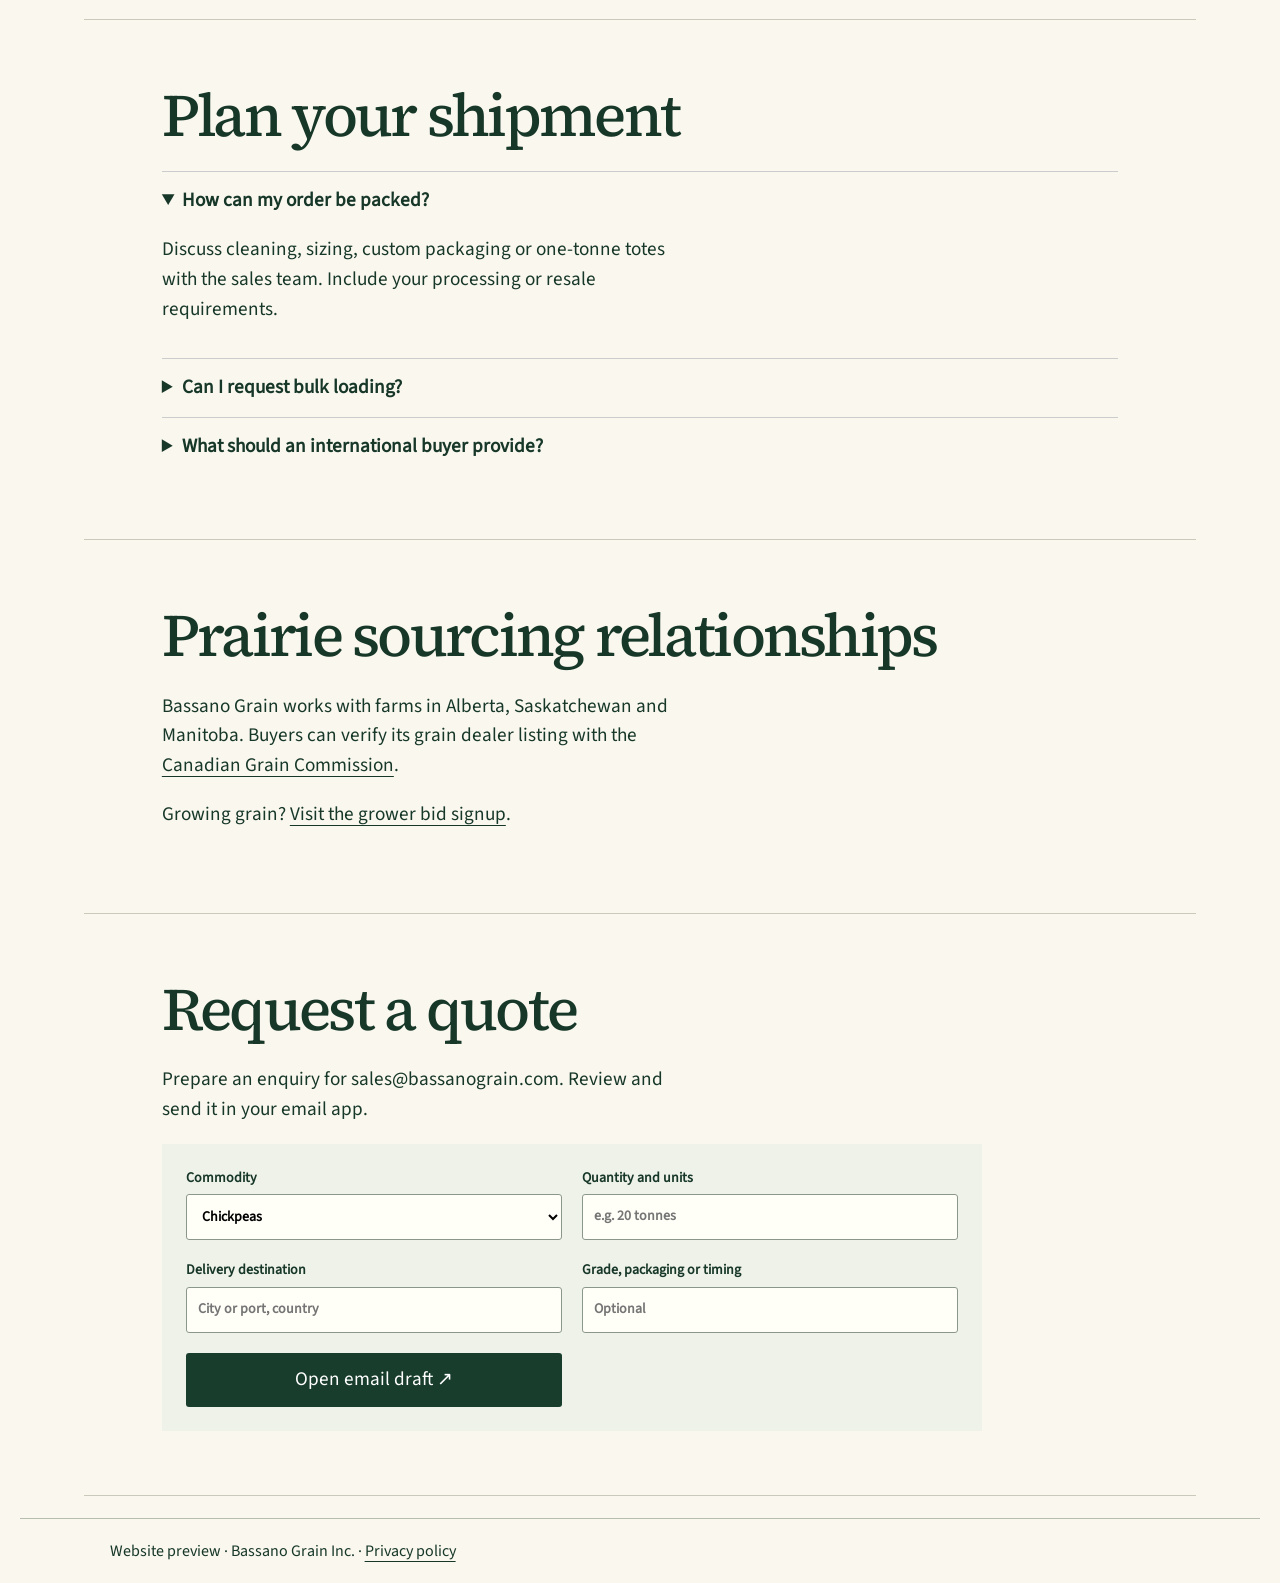
==== commit 17649dee: "Introduce keyboard-operable commodity catalogue with quote prefill" ====
--- a/index.html
+++ b/index.html
@@ -1 +1 @@
-<!doctype html><html lang="en-CA"><meta charset="utf-8"><meta name="viewport" content="width=device-width,initial-scale=1"><meta name="robots" content="noindex,nofollow"><title>Bassano Grain | Canadian grains, pulses and oilseeds</title><style>*{box-sizing:border-box}html{scroll-behavior:smooth;scroll-padding-top:2rem}body{margin:0;background:#fbf8ef;color:#20392e;font:17px/1.6 system-ui,sans-serif}header,main,footer{max-width:1240px;margin:auto;padding:22px clamp(20px,5vw,75px)}header,nav{display:flex;align-items:center;justify-content:space-between;gap:22px;flex-wrap:wrap}header{border-bottom:1px solid #c9cabc}a{color:inherit}nav a{text-decoration:none;font-size:.94rem}strong.brand{font: bold 26px Georgia,serif}.hero{display:grid;grid-template-columns:1.1fr 1fr;gap:5%;align-items:center;padding:60px 0}.hero img{width:100%;height:420px;object-fit:cover;border-radius:100px 3px 3px 3px;background:#dfddc8}small{font-size:.75rem;font-weight:700;letter-spacing:.12em;text-transform:uppercase}h1,h2,h3{font-family:Georgia,serif;font-weight:500;line-height:1.06;margin:.35em 0}h1{font-size:clamp(3rem,6vw,6rem);letter-spacing:-.05em}h2{font-size:clamp(2.1rem,4vw,3.6rem)}h3{font-size:1.55rem}.button,button{display:inline-block;background:#254634;color:white;padding:12px 20px;border:none;border-radius:3px;text-decoration:none;font:inherit;cursor:pointer}.button{margin-right:14px}section{padding:42px 0;border-bottom:1px solid #c9cabc}.grid,form{display:grid;grid-template-columns:repeat(3,1fr);gap:20px}article{border-top:3px solid #b99a51;padding:18px 0}article a{display:inline-block;margin:4px 10px 4px 0}form{grid-template-columns:repeat(2,minmax(0,1fr));max-width:820px}label{font-weight:600}input,select{width:100%;font:inherit;padding:10px;border:1px solid #879284;border-radius:3px;background:white}.skip{position:absolute;left:-999px}.skip:focus{left:8px}a:focus-visible,button:focus-visible,input:focus-visible,select:focus-visible{outline:3px solid #ab651b;outline-offset:3px}footer{font-size:.9rem}details{padding:14px 0;border-top:1px solid #ccc}summary{font-weight:bold;cursor:pointer}@media(max-width:740px){.hero,.grid,form{grid-template-columns:1fr}.hero{padding:24px 0}.hero img{height:240px;margin-top:20px}nav{gap:14px}section{padding:30px 0}}@media(prefers-reduced-motion:reduce){html{scroll-behavior:auto}}body{background:#fafaf6;color:#18352b}header{padding-block:17px}.hero{background:#173c30;color:#fcfbef;padding:0;gap:0;grid-template-columns:1.04fr 1fr;overflow:hidden}.hero>div{padding:clamp(26px,4vw,58px)}.hero small{color:#e5cf95}.hero h1{font-size:clamp(3rem,5.4vw,5rem);line-height:1.01;letter-spacing:-.045em}.hero p{max-width:36ch;color:#eef2e9}.hero .button{background:#f3e1a9;color:#17362b;font-weight:650}.hero img{height:100%;min-height:390px;border-radius:0}.grid{gap:0;border-bottom:1px solid #bbc4b8}.grid article{padding:20px 24px;border-top:2px solid #8e7439;background:#f0f2ea}.grid article+article{border-left:1px solid #c6cfc2}.grid a{display:table;text-decoration-thickness:1px;text-underline-offset:4px;padding:4px 0}nav a:hover,.grid a:hover{color:#735616}form{padding:24px;background:#eff2e9}button:hover,.button:hover{filter:brightness(.94)}@media(max-width:740px){header{gap:8px}nav{font-size:.85rem;gap:12px}.hero{grid-template-columns:1fr}.hero img{height:190px;min-height:0;margin:0}.grid article+article{border-left:0}main{padding-inline:16px}form{padding:16px}}.hero a{display:inline-block;white-space:nowrap}.hero a:last-child{margin-top:8px}@media(max-width:740px){nav{justify-content:flex-start;gap:8px 16px}nav a:last-child{display:none}}</style><meta name="site-version" content="bassano-preview v2.0.0-stage5"><link rel="preload" as="font" type="font/woff2" href="assets/serif.woff2" crossorigin><link rel="preload" as="font" type="font/woff2" href="assets/sans.woff2" crossorigin><link rel="stylesheet" href="assets/design.css"><body><a class="skip" href="#main">Skip to content</a><header><strong><a href="index.html" style="text-decoration:none">Bassano Grain Inc.</a></strong><button hidden class="menub" aria-controls="nav" aria-expanded="false">Menu</button><nav id="nav" aria-label="Main"><a href="#products">Products</a><a href="#shipping">Shipping</a><a href="#about">Sourcing</a><a href="about.html">About us</a><a href="#quote">Request a quote</a></nav></header><main id="main"><section class=hero><span class=ey>Alberta, Canada</span><h1>Canadian grain<br> for bulk buyers.</h1><div class=row><p>Tell us your commodity, volume and destination.</p><div><a class=cta href="#quote">Request a quote</a> &nbsp; <a href="#products">View catalogue</a></div></div></section><img class="photo" fetchpriority="high" src="assets/field1920.webp" srcset="assets/field480.webp 480w, assets/field800.webp 800w, assets/field1280.webp 1280w, assets/field1920.webp 1920w" width="2500" height="1875" sizes="100vw" alt="Golden Prairie field beneath an open sky"><section id="products" class="catalog"><div><h2>Commodity<br>catalogue</h2><p>Choose a commodity to prepare a quote.</p></div><div><div class="tabs" role="tablist" aria-label="Commodity family"><button role="tab" id="tab-Pulses" aria-controls="panel-Pulses">Pulses</button><button role="tab" id="tab-Cereals" aria-controls="panel-Cereals">Cereals</button><button role="tab" id="tab-Oilseeds" aria-controls="panel-Oilseeds">Oilseeds</button></div><div id="panel-Pulses" role="tabpanel" aria-labelledby="tab-Pulses"><a class="tile" data-product="Chickpeas" href="#quote">Chickpeas<span aria-hidden="true">↗</span></a><a class="tile" data-product="Maple peas" href="#quote">Maple peas<span aria-hidden="true">↗</span></a><a class="tile" data-product="Green peas" href="#quote">Green peas<span aria-hidden="true">↗</span></a><a class="tile" data-product="Yellow peas" href="#quote">Yellow peas<span aria-hidden="true">↗</span></a><a class="tile" data-product="Whole red lentils" href="#quote">Whole red lentils<span aria-hidden="true">↗</span></a></div><div id="panel-Cereals" role="tabpanel" aria-labelledby="tab-Cereals"><a class="tile" data-product="Spring wheat" href="#quote">Spring wheat<span aria-hidden="true">↗</span></a><a class="tile" data-product="Canadian oats" href="#quote">Canadian oats<span aria-hidden="true">↗</span></a><a class="tile" data-product="Rye" href="#quote">Rye<span aria-hidden="true">↗</span></a></div><div id="panel-Oilseeds" role="tabpanel" aria-labelledby="tab-Oilseeds"><a class="tile" data-product="Flaxseed" href="#quote">Flaxseed<span aria-hidden="true">↗</span></a></div></div></section><section class=log id=shipping><h2>Plan your shipment.</h2><div class=steps><div><h3>Specify</h3><p>Share the commodity, quantity, destination and delivery window.</p></div><div><h3>Pack</h3><p>Ask sales about cleaning, sizing, custom packaging and one-tonne totes.</p></div><div><h3>Load</h3><p>Discuss 20-foot or 40-foot containers or bulk vessel loading.</p></div><div><h3>Document</h3><p>For international enquiries, include the country, port, grade and required documents.</p></div></div></section><section id="about"><h2>Prairie sourcing relationships</h2><p>Bassano Grain works with farms in Alberta, Saskatchewan and Manitoba. Buyers can verify its grain dealer listing with the <a href="https://www.canada.ca/en/grain-commission/services/licensing-reporting/licensed-grain-companies.html">Canadian Grain Commission</a>.</p><p>Growing grain? <a href="https://www.bassanograin.com/contact">Visit the grower bid signup</a>.</p></section><section id="quote"><h2>Request a quote</h2><p>Prepare an enquiry for sales@bassanograin.com. Review and send it in your email app.</p><form><label>Commodity<select id="product"><option>Chickpeas</option><option>Maple peas</option><option>Green peas</option><option>Yellow peas</option><option>Whole red lentils</option><option>Spring wheat</option><option>Canadian oats</option><option>Rye</option><option>Flaxseed</option></select></label><label>Quantity and units<input id="qty" placeholder="e.g. 20 tonnes" required></label><label>Delivery destination<input id="dest" placeholder="City or port, country" required></label><label>Grade, packaging or timing<input id="spec" placeholder="Optional"></label><button>Open email draft ↗</button></form></section></main><footer>Website preview · Bassano Grain Inc. · <a href="https://www.bassanograin.com/privacy-policy">Privacy policy</a><!-- bassano-preview v2.0.0-stage5 --></footer><script>console.info('bassano-preview v2.0.0-stage5');const product=document.querySelector('#product');document.querySelectorAll('[data-product]').forEach(a=>a.onclick=()=>product.value=a.dataset.product);document.querySelector('form').onsubmit=e=>{e.preventDefault();const val=id=>document.getElementById(id).value;location.href='mailto:sales@bassanograin.com?subject='+encodeURIComponent('Quote request: '+product.value)+'&body='+encodeURIComponent(['Commodity: '+product.value,'Quantity: '+val('qty'),'Destination: '+val('dest'),'Requirements: '+val('spec')].join('\n'));};const m=document.querySelector('.menub'),nav=document.querySelector('#nav'),mq=matchMedia('(max-width:760px)');function closeMenu(){nav.hidden=mq.matches;m.setAttribute('aria-expanded','false')}m.hidden=false;closeMenu();mq.addEventListener('change',closeMenu);m.onclick=()=>{nav.hidden=!nav.hidden;m.setAttribute('aria-expanded',String(!nav.hidden))};nav.onclick=closeMenu;document.addEventListener('keydown',e=>{if(e.key==='Escape'&&mq.matches&&!nav.hidden){closeMenu();m.focus()}});const tabs=[...document.querySelectorAll('[role=tab]')];function activate(i){tabs.forEach((t,j)=>{t.tabIndex=i===j?0:-1;t.setAttribute('aria-selected',String(i===j));document.getElementById(t.getAttribute('aria-controls')).hidden=i!==j})}tabs.forEach((t,i)=>{t.onclick=()=>activate(i);t.onkeydown=e=>{let j={Home:0,End:2,ArrowRight:(i+1)%3,ArrowLeft:(i+2)%3}[e.key];if(j!==undefined){e.preventDefault();activate(j);tabs[j].focus()}}});activate(0);</script></body></html>+<!doctype html><html lang="en-CA"><meta charset="utf-8"><meta name="viewport" content="width=device-width,initial-scale=1"><meta name="robots" content="noindex,nofollow"><title>Bassano Grain | Canadian grains, pulses and oilseeds</title><style>*{box-sizing:border-box}html{scroll-behavior:smooth;scroll-padding-top:2rem}body{margin:0;background:#fbf8ef;color:#20392e;font:17px/1.6 system-ui,sans-serif}header,main,footer{max-width:1240px;margin:auto;padding:22px clamp(20px,5vw,75px)}header,nav{display:flex;align-items:center;justify-content:space-between;gap:22px;flex-wrap:wrap}header{border-bottom:1px solid #c9cabc}a{color:inherit}nav a{text-decoration:none;font-size:.94rem}strong.brand{font: bold 26px Georgia,serif}.hero{display:grid;grid-template-columns:1.1fr 1fr;gap:5%;align-items:center;padding:60px 0}.hero img{width:100%;height:420px;object-fit:cover;border-radius:100px 3px 3px 3px;background:#dfddc8}small{font-size:.75rem;font-weight:700;letter-spacing:.12em;text-transform:uppercase}h1,h2,h3{font-family:Georgia,serif;font-weight:500;line-height:1.06;margin:.35em 0}h1{font-size:clamp(3rem,6vw,6rem);letter-spacing:-.05em}h2{font-size:clamp(2.1rem,4vw,3.6rem)}h3{font-size:1.55rem}.button,button{display:inline-block;background:#254634;color:white;padding:12px 20px;border:none;border-radius:3px;text-decoration:none;font:inherit;cursor:pointer}.button{margin-right:14px}section{padding:42px 0;border-bottom:1px solid #c9cabc}.grid,form{display:grid;grid-template-columns:repeat(3,1fr);gap:20px}article{border-top:3px solid #b99a51;padding:18px 0}article a{display:inline-block;margin:4px 10px 4px 0}form{grid-template-columns:repeat(2,minmax(0,1fr));max-width:820px}label{font-weight:600}input,select{width:100%;font:inherit;padding:10px;border:1px solid #879284;border-radius:3px;background:white}.skip{position:absolute;left:-999px}.skip:focus{left:8px}a:focus-visible,button:focus-visible,input:focus-visible,select:focus-visible{outline:3px solid #ab651b;outline-offset:3px}footer{font-size:.9rem}details{padding:14px 0;border-top:1px solid #ccc}summary{font-weight:bold;cursor:pointer}@media(max-width:740px){.hero,.grid,form{grid-template-columns:1fr}.hero{padding:24px 0}.hero img{height:240px;margin-top:20px}nav{gap:14px}section{padding:30px 0}}@media(prefers-reduced-motion:reduce){html{scroll-behavior:auto}}body{background:#fafaf6;color:#18352b}header{padding-block:17px}.hero{background:#173c30;color:#fcfbef;padding:0;gap:0;grid-template-columns:1.04fr 1fr;overflow:hidden}.hero>div{padding:clamp(26px,4vw,58px)}.hero small{color:#e5cf95}.hero h1{font-size:clamp(3rem,5.4vw,5rem);line-height:1.01;letter-spacing:-.045em}.hero p{max-width:36ch;color:#eef2e9}.hero .button{background:#f3e1a9;color:#17362b;font-weight:650}.hero img{height:100%;min-height:390px;border-radius:0}.grid{gap:0;border-bottom:1px solid #bbc4b8}.grid article{padding:20px 24px;border-top:2px solid #8e7439;background:#f0f2ea}.grid article+article{border-left:1px solid #c6cfc2}.grid a{display:table;text-decoration-thickness:1px;text-underline-offset:4px;padding:4px 0}nav a:hover,.grid a:hover{color:#735616}form{padding:24px;background:#eff2e9}button:hover,.button:hover{filter:brightness(.94)}@media(max-width:740px){header{gap:8px}nav{font-size:.85rem;gap:12px}.hero{grid-template-columns:1fr}.hero img{height:190px;min-height:0;margin:0}.grid article+article{border-left:0}main{padding-inline:16px}form{padding:16px}}.hero a{display:inline-block;white-space:nowrap}.hero a:last-child{margin-top:8px}@media(max-width:740px){nav{justify-content:flex-start;gap:8px 16px}nav a:last-child{display:none}}</style><meta name="site-version" content="bassano-preview v2.0.0-stage4"><link rel="preload" as="font" type="font/woff2" href="assets/serif.woff2" crossorigin><link rel="preload" as="font" type="font/woff2" href="assets/sans.woff2" crossorigin><link rel="stylesheet" href="assets/design.css"><body><a class="skip" href="#main">Skip to content</a><header><strong><a href="index.html" style="text-decoration:none">Bassano Grain Inc.</a></strong><button hidden class="menub" aria-controls="nav" aria-expanded="false">Menu</button><nav id="nav" aria-label="Main"><a href="#products">Products</a><a href="#shipping">Shipping</a><a href="#about">Sourcing</a><a href="about.html">About us</a><a href="#quote">Request a quote</a></nav></header><main id="main"><section class=hero><span class=ey>Alberta, Canada</span><h1>Canadian grain<br> for bulk buyers.</h1><div class=row><p>Tell us your commodity, volume and destination.</p><div><a class=cta href="#quote">Request a quote</a> &nbsp; <a href="#products">View catalogue</a></div></div></section><img class="photo" fetchpriority="high" src="assets/field1920.webp" srcset="assets/field480.webp 480w, assets/field800.webp 800w, assets/field1280.webp 1280w, assets/field1920.webp 1920w" width="2500" height="1875" sizes="100vw" alt="Golden Prairie field beneath an open sky"><section id="products" class="catalog"><div><h2>Commodity<br>catalogue</h2><p>Choose a commodity to prepare a quote.</p></div><div><div class="tabs" role="tablist" aria-label="Commodity family"><button role="tab" id="tab-Pulses" aria-controls="panel-Pulses">Pulses</button><button role="tab" id="tab-Cereals" aria-controls="panel-Cereals">Cereals</button><button role="tab" id="tab-Oilseeds" aria-controls="panel-Oilseeds">Oilseeds</button></div><div id="panel-Pulses" role="tabpanel" aria-labelledby="tab-Pulses"><a class="tile" data-product="Chickpeas" href="#quote">Chickpeas<span aria-hidden="true">↗</span></a><a class="tile" data-product="Maple peas" href="#quote">Maple peas<span aria-hidden="true">↗</span></a><a class="tile" data-product="Green peas" href="#quote">Green peas<span aria-hidden="true">↗</span></a><a class="tile" data-product="Yellow peas" href="#quote">Yellow peas<span aria-hidden="true">↗</span></a><a class="tile" data-product="Whole red lentils" href="#quote">Whole red lentils<span aria-hidden="true">↗</span></a></div><div id="panel-Cereals" role="tabpanel" aria-labelledby="tab-Cereals"><a class="tile" data-product="Spring wheat" href="#quote">Spring wheat<span aria-hidden="true">↗</span></a><a class="tile" data-product="Canadian oats" href="#quote">Canadian oats<span aria-hidden="true">↗</span></a><a class="tile" data-product="Rye" href="#quote">Rye<span aria-hidden="true">↗</span></a></div><div id="panel-Oilseeds" role="tabpanel" aria-labelledby="tab-Oilseeds"><a class="tile" data-product="Flaxseed" href="#quote">Flaxseed<span aria-hidden="true">↗</span></a></div></div></section><section id="shipping"><h2>Plan your shipment</h2><details open><summary>How can my order be packed?</summary><p>Discuss cleaning, sizing, custom packaging or one-tonne totes with the sales team. Include your processing or resale requirements.</p></details><details><summary>Can I request bulk loading?</summary><p>Ask about 20-foot and 40-foot containers or bulk vessel loading. Include the destination and delivery window so the team can assess availability.</p></details><details><summary>What should an international buyer provide?</summary><p>Share the destination country and port, quantity, grade and required documents. The team can confirm the available options for your shipment.</p></details></section><section id="about"><h2>Prairie sourcing relationships</h2><p>Bassano Grain works with farms in Alberta, Saskatchewan and Manitoba. Buyers can verify its grain dealer listing with the <a href="https://www.canada.ca/en/grain-commission/services/licensing-reporting/licensed-grain-companies.html">Canadian Grain Commission</a>.</p><p>Growing grain? <a href="https://www.bassanograin.com/contact">Visit the grower bid signup</a>.</p></section><section id="quote"><h2>Request a quote</h2><p>Prepare an enquiry for sales@bassanograin.com. Review and send it in your email app.</p><form><label>Commodity<select id="product"><option>Chickpeas</option><option>Maple peas</option><option>Green peas</option><option>Yellow peas</option><option>Whole red lentils</option><option>Spring wheat</option><option>Canadian oats</option><option>Rye</option><option>Flaxseed</option></select></label><label>Quantity and units<input id="qty" placeholder="e.g. 20 tonnes" required></label><label>Delivery destination<input id="dest" placeholder="City or port, country" required></label><label>Grade, packaging or timing<input id="spec" placeholder="Optional"></label><button>Open email draft ↗</button></form></section></main><footer>Website preview · Bassano Grain Inc. · <a href="https://www.bassanograin.com/privacy-policy">Privacy policy</a><!-- bassano-preview v2.0.0-stage4 --></footer><script>console.info('bassano-preview v2.0.0-stage4');const product=document.querySelector('#product');document.querySelectorAll('[data-product]').forEach(a=>a.onclick=()=>product.value=a.dataset.product);document.querySelector('form').onsubmit=e=>{e.preventDefault();const val=id=>document.getElementById(id).value;location.href='mailto:sales@bassanograin.com?subject='+encodeURIComponent('Quote request: '+product.value)+'&body='+encodeURIComponent(['Commodity: '+product.value,'Quantity: '+val('qty'),'Destination: '+val('dest'),'Requirements: '+val('spec')].join('\n'));};const m=document.querySelector('.menub'),nav=document.querySelector('#nav'),mq=matchMedia('(max-width:760px)');function closeMenu(){nav.hidden=mq.matches;m.setAttribute('aria-expanded','false')}m.hidden=false;closeMenu();mq.addEventListener('change',closeMenu);m.onclick=()=>{nav.hidden=!nav.hidden;m.setAttribute('aria-expanded',String(!nav.hidden))};nav.onclick=closeMenu;document.addEventListener('keydown',e=>{if(e.key==='Escape'&&mq.matches&&!nav.hidden){closeMenu();m.focus()}});const tabs=[...document.querySelectorAll('[role=tab]')];function activate(i){tabs.forEach((t,j)=>{t.tabIndex=i===j?0:-1;t.setAttribute('aria-selected',String(i===j));document.getElementById(t.getAttribute('aria-controls')).hidden=i!==j})}tabs.forEach((t,i)=>{t.onclick=()=>activate(i);t.onkeydown=e=>{let j={Home:0,End:2,ArrowRight:(i+1)%3,ArrowLeft:(i+2)%3}[e.key];if(j!==undefined){e.preventDefault();activate(j);tabs[j].focus()}}});activate(0);</script></body></html>
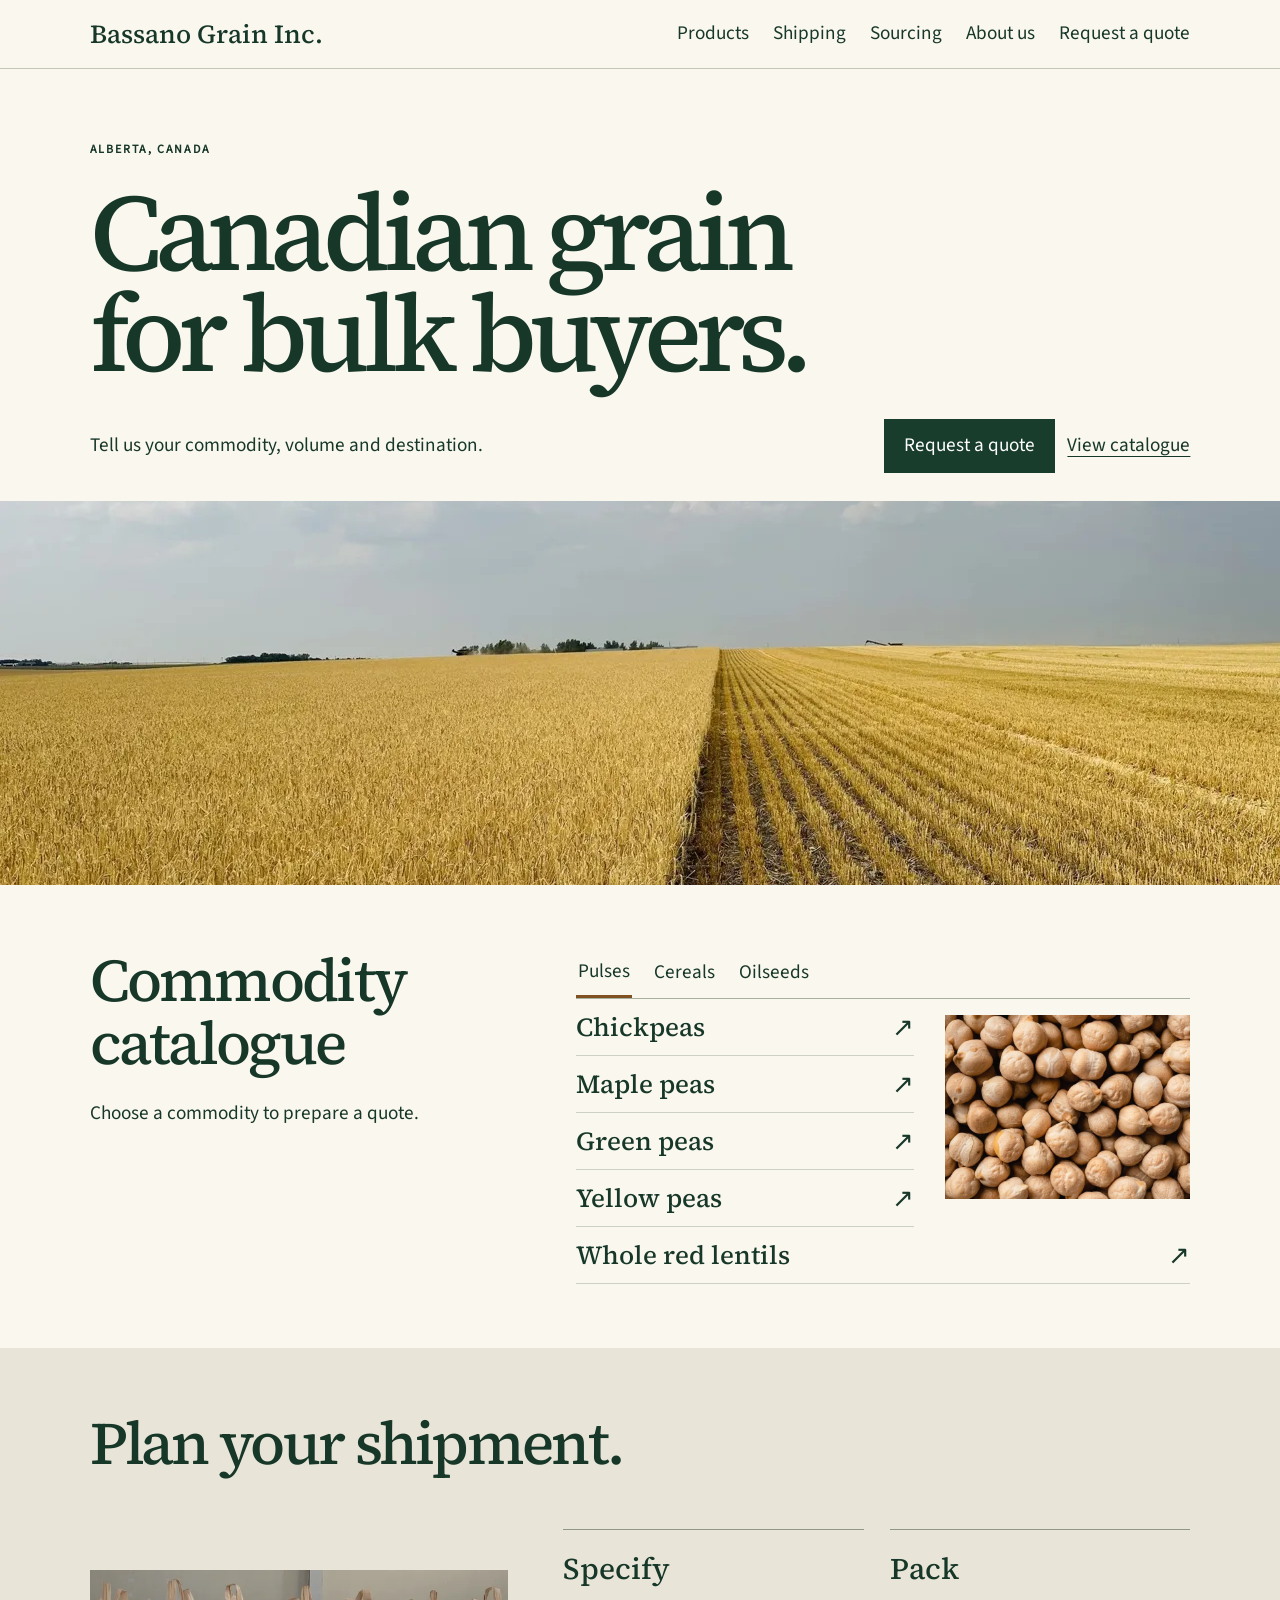
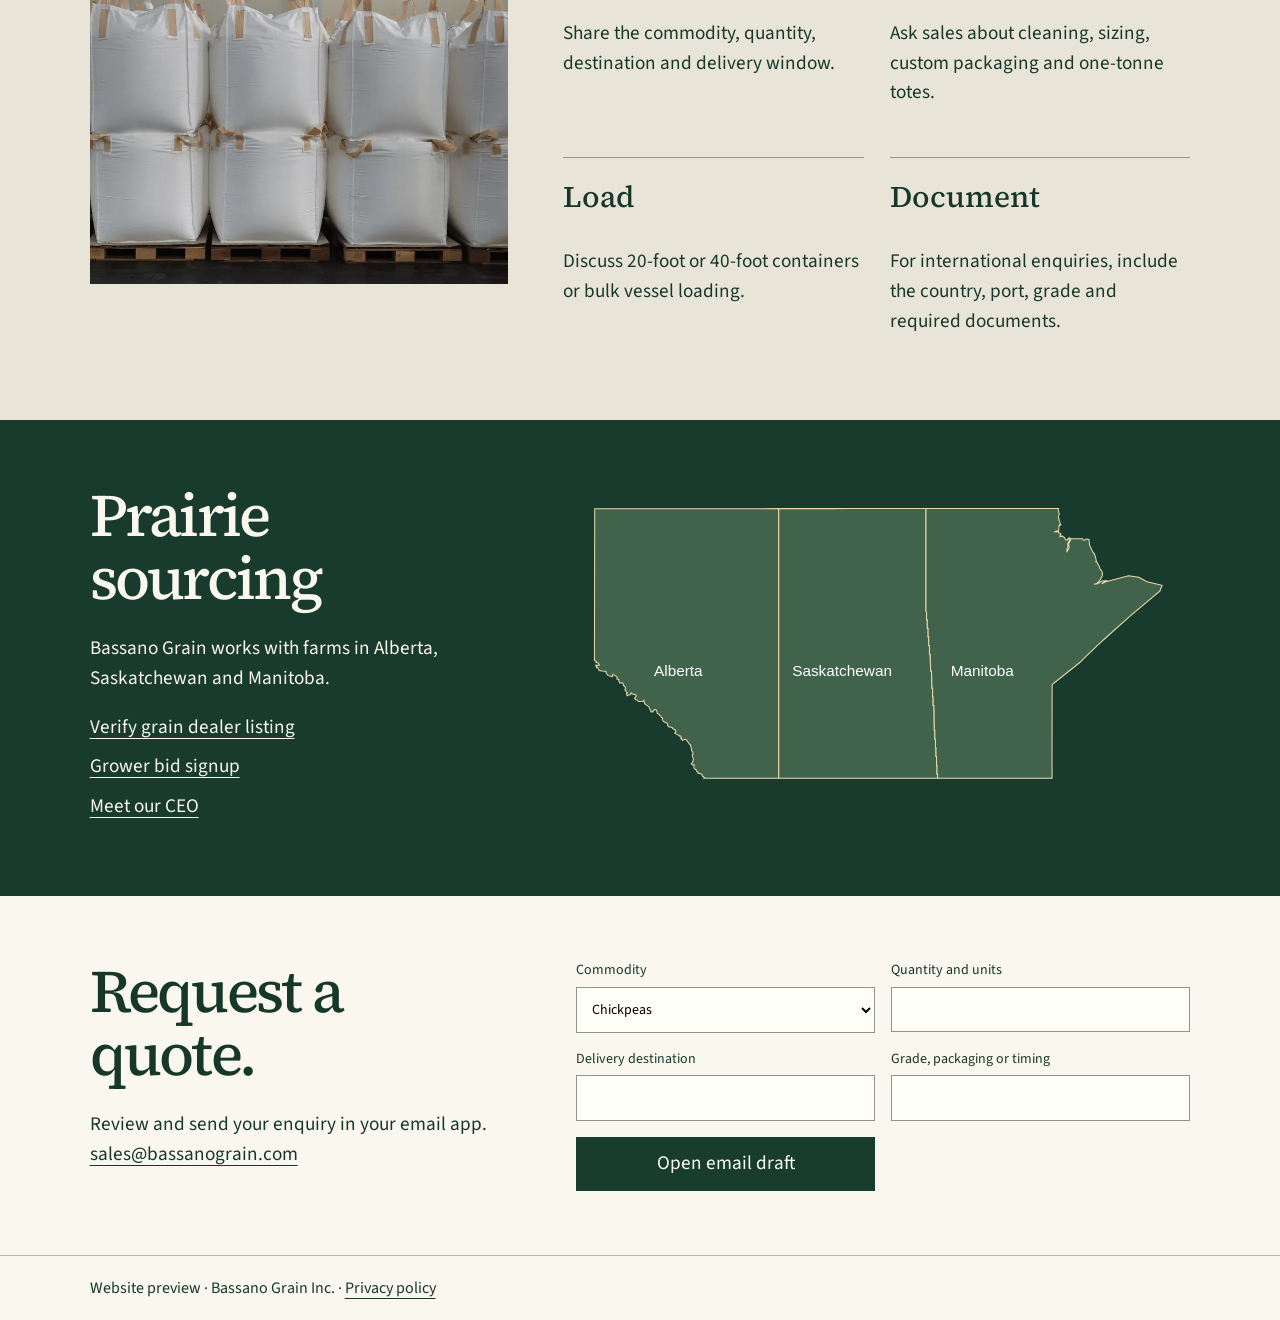
==== commit e352b72d: "Illustrate catalogue families and shipping with Bassano photography" ====
--- a/index.html
+++ b/index.html
@@ -1 +1 @@
-<!doctype html><html lang="en-CA"><meta charset="utf-8"><meta name="viewport" content="width=device-width,initial-scale=1"><meta name="robots" content="noindex,nofollow"><title>Bassano Grain | Canadian grains, pulses and oilseeds</title><style>*{box-sizing:border-box}html{scroll-behavior:smooth;scroll-padding-top:2rem}body{margin:0;background:#fbf8ef;color:#20392e;font:17px/1.6 system-ui,sans-serif}header,main,footer{max-width:1240px;margin:auto;padding:22px clamp(20px,5vw,75px)}header,nav{display:flex;align-items:center;justify-content:space-between;gap:22px;flex-wrap:wrap}header{border-bottom:1px solid #c9cabc}a{color:inherit}nav a{text-decoration:none;font-size:.94rem}strong.brand{font: bold 26px Georgia,serif}.hero{display:grid;grid-template-columns:1.1fr 1fr;gap:5%;align-items:center;padding:60px 0}.hero img{width:100%;height:420px;object-fit:cover;border-radius:100px 3px 3px 3px;background:#dfddc8}small{font-size:.75rem;font-weight:700;letter-spacing:.12em;text-transform:uppercase}h1,h2,h3{font-family:Georgia,serif;font-weight:500;line-height:1.06;margin:.35em 0}h1{font-size:clamp(3rem,6vw,6rem);letter-spacing:-.05em}h2{font-size:clamp(2.1rem,4vw,3.6rem)}h3{font-size:1.55rem}.button,button{display:inline-block;background:#254634;color:white;padding:12px 20px;border:none;border-radius:3px;text-decoration:none;font:inherit;cursor:pointer}.button{margin-right:14px}section{padding:42px 0;border-bottom:1px solid #c9cabc}.grid,form{display:grid;grid-template-columns:repeat(3,1fr);gap:20px}article{border-top:3px solid #b99a51;padding:18px 0}article a{display:inline-block;margin:4px 10px 4px 0}form{grid-template-columns:repeat(2,minmax(0,1fr));max-width:820px}label{font-weight:600}input,select{width:100%;font:inherit;padding:10px;border:1px solid #879284;border-radius:3px;background:white}.skip{position:absolute;left:-999px}.skip:focus{left:8px}a:focus-visible,button:focus-visible,input:focus-visible,select:focus-visible{outline:3px solid #ab651b;outline-offset:3px}footer{font-size:.9rem}details{padding:14px 0;border-top:1px solid #ccc}summary{font-weight:bold;cursor:pointer}@media(max-width:740px){.hero,.grid,form{grid-template-columns:1fr}.hero{padding:24px 0}.hero img{height:240px;margin-top:20px}nav{gap:14px}section{padding:30px 0}}@media(prefers-reduced-motion:reduce){html{scroll-behavior:auto}}body{background:#fafaf6;color:#18352b}header{padding-block:17px}.hero{background:#173c30;color:#fcfbef;padding:0;gap:0;grid-template-columns:1.04fr 1fr;overflow:hidden}.hero>div{padding:clamp(26px,4vw,58px)}.hero small{color:#e5cf95}.hero h1{font-size:clamp(3rem,5.4vw,5rem);line-height:1.01;letter-spacing:-.045em}.hero p{max-width:36ch;color:#eef2e9}.hero .button{background:#f3e1a9;color:#17362b;font-weight:650}.hero img{height:100%;min-height:390px;border-radius:0}.grid{gap:0;border-bottom:1px solid #bbc4b8}.grid article{padding:20px 24px;border-top:2px solid #8e7439;background:#f0f2ea}.grid article+article{border-left:1px solid #c6cfc2}.grid a{display:table;text-decoration-thickness:1px;text-underline-offset:4px;padding:4px 0}nav a:hover,.grid a:hover{color:#735616}form{padding:24px;background:#eff2e9}button:hover,.button:hover{filter:brightness(.94)}@media(max-width:740px){header{gap:8px}nav{font-size:.85rem;gap:12px}.hero{grid-template-columns:1fr}.hero img{height:190px;min-height:0;margin:0}.grid article+article{border-left:0}main{padding-inline:16px}form{padding:16px}}.hero a{display:inline-block;white-space:nowrap}.hero a:last-child{margin-top:8px}@media(max-width:740px){nav{justify-content:flex-start;gap:8px 16px}nav a:last-child{display:none}}</style><meta name="site-version" content="bassano-preview v2.0.0-stage4"><link rel="preload" as="font" type="font/woff2" href="assets/serif.woff2" crossorigin><link rel="preload" as="font" type="font/woff2" href="assets/sans.woff2" crossorigin><link rel="stylesheet" href="assets/design.css"><body><a class="skip" href="#main">Skip to content</a><header><strong><a href="index.html" style="text-decoration:none">Bassano Grain Inc.</a></strong><button hidden class="menub" aria-controls="nav" aria-expanded="false">Menu</button><nav id="nav" aria-label="Main"><a href="#products">Products</a><a href="#shipping">Shipping</a><a href="#about">Sourcing</a><a href="about.html">About us</a><a href="#quote">Request a quote</a></nav></header><main id="main"><section class=hero><span class=ey>Alberta, Canada</span><h1>Canadian grain<br> for bulk buyers.</h1><div class=row><p>Tell us your commodity, volume and destination.</p><div><a class=cta href="#quote">Request a quote</a> &nbsp; <a href="#products">View catalogue</a></div></div></section><img class="photo" fetchpriority="high" src="assets/field1920.webp" srcset="assets/field480.webp 480w, assets/field800.webp 800w, assets/field1280.webp 1280w, assets/field1920.webp 1920w" width="2500" height="1875" sizes="100vw" alt="Golden Prairie field beneath an open sky"><section id="products" class="catalog"><div><h2>Commodity<br>catalogue</h2><p>Choose a commodity to prepare a quote.</p></div><div><div class="tabs" role="tablist" aria-label="Commodity family"><button role="tab" id="tab-Pulses" aria-controls="panel-Pulses">Pulses</button><button role="tab" id="tab-Cereals" aria-controls="panel-Cereals">Cereals</button><button role="tab" id="tab-Oilseeds" aria-controls="panel-Oilseeds">Oilseeds</button></div><div id="panel-Pulses" role="tabpanel" aria-labelledby="tab-Pulses"><a class="tile" data-product="Chickpeas" href="#quote">Chickpeas<span aria-hidden="true">↗</span></a><a class="tile" data-product="Maple peas" href="#quote">Maple peas<span aria-hidden="true">↗</span></a><a class="tile" data-product="Green peas" href="#quote">Green peas<span aria-hidden="true">↗</span></a><a class="tile" data-product="Yellow peas" href="#quote">Yellow peas<span aria-hidden="true">↗</span></a><a class="tile" data-product="Whole red lentils" href="#quote">Whole red lentils<span aria-hidden="true">↗</span></a></div><div id="panel-Cereals" role="tabpanel" aria-labelledby="tab-Cereals"><a class="tile" data-product="Spring wheat" href="#quote">Spring wheat<span aria-hidden="true">↗</span></a><a class="tile" data-product="Canadian oats" href="#quote">Canadian oats<span aria-hidden="true">↗</span></a><a class="tile" data-product="Rye" href="#quote">Rye<span aria-hidden="true">↗</span></a></div><div id="panel-Oilseeds" role="tabpanel" aria-labelledby="tab-Oilseeds"><a class="tile" data-product="Flaxseed" href="#quote">Flaxseed<span aria-hidden="true">↗</span></a></div></div></section><section id="shipping"><h2>Plan your shipment</h2><details open><summary>How can my order be packed?</summary><p>Discuss cleaning, sizing, custom packaging or one-tonne totes with the sales team. Include your processing or resale requirements.</p></details><details><summary>Can I request bulk loading?</summary><p>Ask about 20-foot and 40-foot containers or bulk vessel loading. Include the destination and delivery window so the team can assess availability.</p></details><details><summary>What should an international buyer provide?</summary><p>Share the destination country and port, quantity, grade and required documents. The team can confirm the available options for your shipment.</p></details></section><section id="about"><h2>Prairie sourcing relationships</h2><p>Bassano Grain works with farms in Alberta, Saskatchewan and Manitoba. Buyers can verify its grain dealer listing with the <a href="https://www.canada.ca/en/grain-commission/services/licensing-reporting/licensed-grain-companies.html">Canadian Grain Commission</a>.</p><p>Growing grain? <a href="https://www.bassanograin.com/contact">Visit the grower bid signup</a>.</p></section><section id="quote"><h2>Request a quote</h2><p>Prepare an enquiry for sales@bassanograin.com. Review and send it in your email app.</p><form><label>Commodity<select id="product"><option>Chickpeas</option><option>Maple peas</option><option>Green peas</option><option>Yellow peas</option><option>Whole red lentils</option><option>Spring wheat</option><option>Canadian oats</option><option>Rye</option><option>Flaxseed</option></select></label><label>Quantity and units<input id="qty" placeholder="e.g. 20 tonnes" required></label><label>Delivery destination<input id="dest" placeholder="City or port, country" required></label><label>Grade, packaging or timing<input id="spec" placeholder="Optional"></label><button>Open email draft ↗</button></form></section></main><footer>Website preview · Bassano Grain Inc. · <a href="https://www.bassanograin.com/privacy-policy">Privacy policy</a><!-- bassano-preview v2.0.0-stage4 --></footer><script>console.info('bassano-preview v2.0.0-stage4');const product=document.querySelector('#product');document.querySelectorAll('[data-product]').forEach(a=>a.onclick=()=>product.value=a.dataset.product);document.querySelector('form').onsubmit=e=>{e.preventDefault();const val=id=>document.getElementById(id).value;location.href='mailto:sales@bassanograin.com?subject='+encodeURIComponent('Quote request: '+product.value)+'&body='+encodeURIComponent(['Commodity: '+product.value,'Quantity: '+val('qty'),'Destination: '+val('dest'),'Requirements: '+val('spec')].join('\n'));};const m=document.querySelector('.menub'),nav=document.querySelector('#nav'),mq=matchMedia('(max-width:760px)');function closeMenu(){nav.hidden=mq.matches;m.setAttribute('aria-expanded','false')}m.hidden=false;closeMenu();mq.addEventListener('change',closeMenu);m.onclick=()=>{nav.hidden=!nav.hidden;m.setAttribute('aria-expanded',String(!nav.hidden))};nav.onclick=closeMenu;document.addEventListener('keydown',e=>{if(e.key==='Escape'&&mq.matches&&!nav.hidden){closeMenu();m.focus()}});const tabs=[...document.querySelectorAll('[role=tab]')];function activate(i){tabs.forEach((t,j)=>{t.tabIndex=i===j?0:-1;t.setAttribute('aria-selected',String(i===j));document.getElementById(t.getAttribute('aria-controls')).hidden=i!==j})}tabs.forEach((t,i)=>{t.onclick=()=>activate(i);t.onkeydown=e=>{let j={Home:0,End:2,ArrowRight:(i+1)%3,ArrowLeft:(i+2)%3}[e.key];if(j!==undefined){e.preventDefault();activate(j);tabs[j].focus()}}});activate(0);</script></body></html>+<!doctype html><html lang="en-CA"><meta charset="utf-8"><meta name="viewport" content="width=device-width,initial-scale=1"><meta name="robots" content="noindex,nofollow"><title>Bassano Grain | Canadian grains, pulses and oilseeds</title><meta name="site-version" content="bassano-preview v2.1.0"><link rel="preload" as="font" type="font/woff2" href="assets/serif.woff2" crossorigin><link rel="preload" as="font" type="font/woff2" href="assets/sans.woff2" crossorigin><link rel="stylesheet" href="assets/design.css"><body><a class="skip" href="#main">Skip to content</a><header><strong><a href="index.html" style="text-decoration:none">Bassano Grain Inc.</a></strong><button hidden class="menub" aria-controls="nav" aria-expanded="false">Menu</button><nav id="nav" aria-label="Main"><a href="#products">Products</a><a href="#shipping">Shipping</a><a href="#about">Sourcing</a><a href="about.html">About us</a><a href="#quote">Request a quote</a></nav></header><main id="main"><section class=hero><span class=ey>Alberta, Canada</span><h1>Canadian grain<br> for bulk buyers.</h1><div class=row><p>Tell us your commodity, volume and destination.</p><div><a class=cta href="#quote">Request a quote</a> &nbsp; <a href="#products">View catalogue</a></div></div></section><img class="photo" fetchpriority="high" src="assets/field1920.webp" srcset="assets/field480.webp 480w, assets/field800.webp 800w, assets/field1280.webp 1280w, assets/field1920.webp 1920w" width="2500" height="1875" sizes="100vw" alt="Golden Prairie field beneath an open sky"><section id="products" class="catalog"><div><h2>Commodity<br>catalogue</h2><p>Choose a commodity to prepare a quote.</p></div><div><div class="tabs" role="tablist" aria-label="Commodity family"><button role="tab" id="tab-Pulses" aria-controls="panel-Pulses">Pulses</button><button role="tab" id="tab-Cereals" aria-controls="panel-Cereals">Cereals</button><button role="tab" id="tab-Oilseeds" aria-controls="panel-Oilseeds">Oilseeds</button></div><div id="panel-Pulses" role="tabpanel" aria-labelledby="tab-Pulses"><img class="trade-photo" src="assets/pulse360.webp" srcset="assets/pulse360.webp 360w, assets/pulse720.webp 720w" sizes="(max-width:760px) 86vw, 33vw" width="720" height="540" loading="lazy" decoding="async" alt="Chickpeas"><a class="tile" data-product="Chickpeas" href="#quote">Chickpeas<span aria-hidden="true">↗</span></a><a class="tile" data-product="Maple peas" href="#quote">Maple peas<span aria-hidden="true">↗</span></a><a class="tile" data-product="Green peas" href="#quote">Green peas<span aria-hidden="true">↗</span></a><a class="tile" data-product="Yellow peas" href="#quote">Yellow peas<span aria-hidden="true">↗</span></a><a class="tile" data-product="Whole red lentils" href="#quote">Whole red lentils<span aria-hidden="true">↗</span></a></div><div id="panel-Cereals" role="tabpanel" aria-labelledby="tab-Cereals"><img class="trade-photo" src="assets/cereal360.webp" srcset="assets/cereal360.webp 360w, assets/cereal720.webp 720w" sizes="(max-width:760px) 86vw, 33vw" width="720" height="540" loading="lazy" decoding="async" alt="Close-up of cereal grain"><a class="tile" data-product="Spring wheat" href="#quote">Spring wheat<span aria-hidden="true">↗</span></a><a class="tile" data-product="Canadian oats" href="#quote">Canadian oats<span aria-hidden="true">↗</span></a><a class="tile" data-product="Rye" href="#quote">Rye<span aria-hidden="true">↗</span></a></div><div id="panel-Oilseeds" role="tabpanel" aria-labelledby="tab-Oilseeds"><img class="trade-photo" src="assets/flax360.webp" srcset="assets/flax360.webp 360w, assets/flax720.webp 720w" sizes="(max-width:760px) 86vw, 33vw" width="720" height="540" loading="lazy" decoding="async" alt="Brown flaxseed"><a class="tile" data-product="Flaxseed" href="#quote">Flaxseed<span aria-hidden="true">↗</span></a></div></div></section><section class=log id=shipping><h2>Plan your shipment.</h2><div class="log-layout"><img class="trade-photo" src="assets/tote360.webp" srcset="assets/tote360.webp 360w, assets/tote720.webp 720w" sizes="(max-width:760px) 86vw, 33vw" width="720" height="540" loading="lazy" decoding="async" alt="White bulk totes stacked on wooden pallets"><div class=steps><div><h3>Specify</h3><p>Share the commodity, quantity, destination and delivery window.</p></div><div><h3>Pack</h3><p>Ask sales about cleaning, sizing, custom packaging and one-tonne totes.</p></div><div><h3>Load</h3><p>Discuss 20-foot or 40-foot containers or bulk vessel loading.</p></div><div><h3>Document</h3><p>For international enquiries, include the country, port, grade and required documents.</p></div></div></div></section><section class=source id=about><div><h2>Prairie sourcing</h2><p>Bassano Grain works with farms in Alberta, Saskatchewan and Manitoba.</p><a href="https://www.canada.ca/en/grain-commission/services/licensing-reporting/licensed-grain-companies.html">Verify grain dealer listing</a><br><a href="https://www.bassanograin.com/contact">Grower bid signup</a><br><a href="about.html">Meet our CEO</a></div><img src="assets/prairies.svg" alt="Map showing Alberta, Saskatchewan and Manitoba" width="600" height="320"></section><section class=quote id=quote><div><h2>Request a quote.</h2><p>Review and send your enquiry in your email app. <a href="mailto:sales@bassanograin.com">sales@bassanograin.com</a></p></div><form novalidate><label>Commodity<select id="product"><option>Chickpeas</option><option>Maple peas</option><option>Green peas</option><option>Yellow peas</option><option>Whole red lentils</option><option>Spring wheat</option><option>Canadian oats</option><option>Rye</option><option>Flaxseed</option></select></label><label>Quantity and units<input id=qty required aria-describedby="qty-error"><span id="qty-error" class="error"></span></label><label>Delivery destination<input id=dest required aria-describedby="dest-error"><span id="dest-error" class="error"></span></label><label>Grade, packaging or timing<input id=spec></label><button>Open email draft</button></form></section></main><footer>Website preview · Bassano Grain Inc. · <a href="https://www.bassanograin.com/privacy-policy">Privacy policy</a><!-- bassano-preview v2.1.0 --></footer><script>console.info('bassano-preview v2.1.0');const product=document.querySelector('#product');document.querySelectorAll('[data-product]').forEach(a=>a.onclick=()=>product.value=a.dataset.product);document.querySelector('form').onsubmit=e=>{e.preventDefault();let first;for(const [id,valid,msg] of [['qty',/^(?=.*[1-9])(?=.*[a-z])/i.test(document.querySelector('#qty').value),'Enter a quantity and unit, such as 20 tonnes.'],['dest',document.querySelector('#dest').value.trim().length>0,'Enter your delivery destination.']]){const field=document.getElementById(id);field.setAttribute('aria-invalid',String(!valid));document.getElementById(id+'-error').textContent=valid?'':msg;if(!valid&&!first)first=field}if(first){first.focus();return}const val=id=>document.getElementById(id).value;location.href='mailto:sales@bassanograin.com?subject='+encodeURIComponent('Quote request: '+product.value)+'&body='+encodeURIComponent(['Commodity: '+product.value,'Quantity: '+val('qty'),'Destination: '+val('dest'),'Requirements: '+val('spec')].join('\n'));};const m=document.querySelector('.menub'),nav=document.querySelector('#nav'),mq=matchMedia('(max-width:760px)');function closeMenu(){nav.hidden=mq.matches;m.setAttribute('aria-expanded','false')}m.hidden=false;closeMenu();mq.addEventListener('change',closeMenu);m.onclick=()=>{nav.hidden=!nav.hidden;m.setAttribute('aria-expanded',String(!nav.hidden))};nav.onclick=closeMenu;document.addEventListener('keydown',e=>{if(e.key==='Escape'&&mq.matches&&!nav.hidden){closeMenu();m.focus()}});const tabs=[...document.querySelectorAll('[role=tab]')];function activate(i){tabs.forEach((t,j)=>{t.tabIndex=i===j?0:-1;t.setAttribute('aria-selected',String(i===j));document.getElementById(t.getAttribute('aria-controls')).hidden=i!==j})}tabs.forEach((t,i)=>{t.onclick=()=>activate(i);t.onkeydown=e=>{let j={Home:0,End:2,ArrowRight:(i+1)%3,ArrowLeft:(i+2)%3}[e.key];if(j!==undefined){e.preventDefault();activate(j);tabs[j].focus()}}});activate(0);addEventListener('scroll',()=>document.querySelector('header').classList.toggle('compact',scrollY>32),{passive:true});</script></body></html>
--- a/assets/design.css
+++ b/assets/design.css
@@ -2,4 +2,5 @@
 *{box-sizing:border-box}body{margin:0;background:#f9f7ee;color:#173728;font:17px/1.55 PrairieSans,Arial,sans-serif}header,main>section,footer{padding:clamp(22px,5vw,84px) 7%}header,nav,.row{display:flex;align-items:center;justify-content:space-between;gap:24px}header{padding-block:16px;border-bottom:1px solid #adb4a3}header strong{font:700 26px PrairieSerif,Georgia}nav a,a{color:inherit;text-underline-offset:5px}nav a{text-decoration:none}.hero h1{font:normal clamp(56px,8.5vw,145px)/.93 PrairieSerif,Georgia;letter-spacing:-.065em;margin:18px 0 36px}.hero{padding-bottom:28px}.hero p{margin:0}.ey{letter-spacing:.15em;font-size:12px;font-weight:bold;text-transform:uppercase}.cta,button{display:inline-block;padding:12px 20px;background:#193d2d;color:white;text-decoration:none;font:inherit;border:0;cursor:pointer}.photo{display:block;width:100%;height:clamp(210px,30vw,480px);object-fit:cover;object-position:center 58%}h2{font:normal clamp(37px,4.7vw,76px)/1.02 PrairieSerif,Georgia;letter-spacing:-.045em;margin:0 0 24px}.catalog,.source,.quote{display:grid;grid-template-columns:2fr 3fr;gap:7%}.tabs{display:flex;border-bottom:1px solid #a8af9f;gap:20px}.tabs button{background:none;color:inherit;padding:8px 2px}.tabs button[aria-pressed=true]{border-bottom:3px solid #815224}.tile{display:flex;justify-content:space-between;border-bottom:1px solid #ccd0c5;text-decoration:none;padding:10px 0;font:26px PrairieSerif,Georgia}.log{background:#e8e5d8}.steps{display:grid;grid-template-columns:repeat(4,1fr);gap:26px}.steps h3{font:30px PrairieSerif,Georgia;border-top:1px solid #8e9788;padding-top:18px}.source{background:#183b2d;color:#faf8ee}.province{font:clamp(26px,3.8vw,58px)/1.35 PrairieSerif,Georgia;color:#ead8ab}.quote form{display:grid;grid-template-columns:1fr 1fr;gap:16px}label{font-size:14px}input,select{display:block;width:100%;margin-top:5px;padding:11px;border:1px solid #8c978c;background:#fffef7;font:inherit}footer{border-top:1px solid #b8beaf;padding-block:20px}a:focus-visible,button:focus-visible{outline:3px solid #ae6a18;outline-offset:3px}@media(max-width:760px){header,.row{flex-wrap:wrap}nav{gap:14px;font-size:14px}.catalog,.source,.quote,.steps{grid-template-columns:1fr}.steps{gap:0}.steps h3{margin-bottom:0}.quote form{grid-template-columns:1fr}.tabs{margin-top:16px}}
 
 :root{--ink:#173728;--paper:#f9f7ee;--accent:#805021}body{font-size:clamp(1.06rem,1rem + .25vw,1.26rem)}h1,h2,h3,.tile,header strong{font-weight:500}h2{line-height:1.05}p{max-width:52ch}.skip{position:fixed;top:-100px;z-index:5;background:white;padding:8px}.skip:focus{top:0}header{position:sticky;top:0;background:var(--paper);z-index:3;border-color:#c4c6b6}section,main{scroll-margin-top:90px}a:focus-visible,button:focus-visible,input:focus-visible,select:focus-visible,summary:focus-visible{outline:3px solid #ac6829;outline-offset:3px}.source a:focus-visible{outline-color:#ffdb99}header .menub{display:none}.source img{width:100%;height:auto}.portrait{width:100%;max-height:660px;object-fit:contain;object-position:center;background:#edeade}.biog{display:grid;grid-template-columns:1fr 1fr;gap:7%;align-items:center}.biog h1{font:500 clamp(3rem,6vw,6rem)/1 PrairieSerif,Georgia;margin:.3em 0}.tile:hover{color:#805021}.tabs button[aria-selected=true]{border-bottom:3px solid var(--accent)}.error{color:#852b23;font-size:1rem}.source a{display:inline-block;margin-bottom:10px}form{align-items:start}footer{font-size:1rem}@media(max-width:760px){header{align-items:center}header strong{font-size:22px}header .menub{display:block;padding:6px 12px}header nav{width:100%;display:grid}header nav[hidden]{display:none}.biog{grid-template-columns:1fr}.tabs{gap:8px}.tabs button{min-height:44px}.catalog,.source,.quote{gap:22px}.row{gap:12px}.hero h1{font-size:clamp(50px,11vw,78px)}.quote form{gap:14px}}
-@media(prefers-reduced-motion:no-preference){header{transition:box-shadow 200ms ease-out}header.compact{box-shadow:0 1px #879889}.photo{animation:horizon 550ms ease-out both}[role=tabpanel]:not([hidden]){animation:settle 200ms ease-out}@keyframes horizon{from{opacity:.86;transform:scale(.997)}to{opacity:1;transform:none}}@keyframes settle{from{opacity:.88}to{opacity:1}}}+@media(prefers-reduced-motion:no-preference){header{transition:box-shadow 200ms ease-out}header.compact{box-shadow:0 1px #879889}.photo{animation:horizon 550ms ease-out both}[role=tabpanel]:not([hidden]){animation:settle 200ms ease-out}@keyframes horizon{from{opacity:.86;transform:scale(.997)}to{opacity:1;transform:none}}@keyframes settle{from{opacity:.88}to{opacity:1}}}
+.trade-photo{display:block;width:100%;height:auto;object-fit:cover}.catalog [role=tabpanel]:not([hidden]){display:flow-root}.catalog .trade-photo{float:right;width:40%;margin:16px 0 10px 5%;aspect-ratio:4/3}.catalog .tile{overflow:hidden}.log-layout{display:grid;grid-template-columns:2fr 3fr;gap:5%;align-items:center}.log-layout .steps{grid-template-columns:1fr 1fr;gap:0 26px}@media(max-width:760px){.catalog .trade-photo{width:100%;height:145px;float:none;margin:12px 0}.log-layout{grid-template-columns:1fr}.log-layout>.trade-photo{height:200px}.log-layout .steps{grid-template-columns:1fr}}
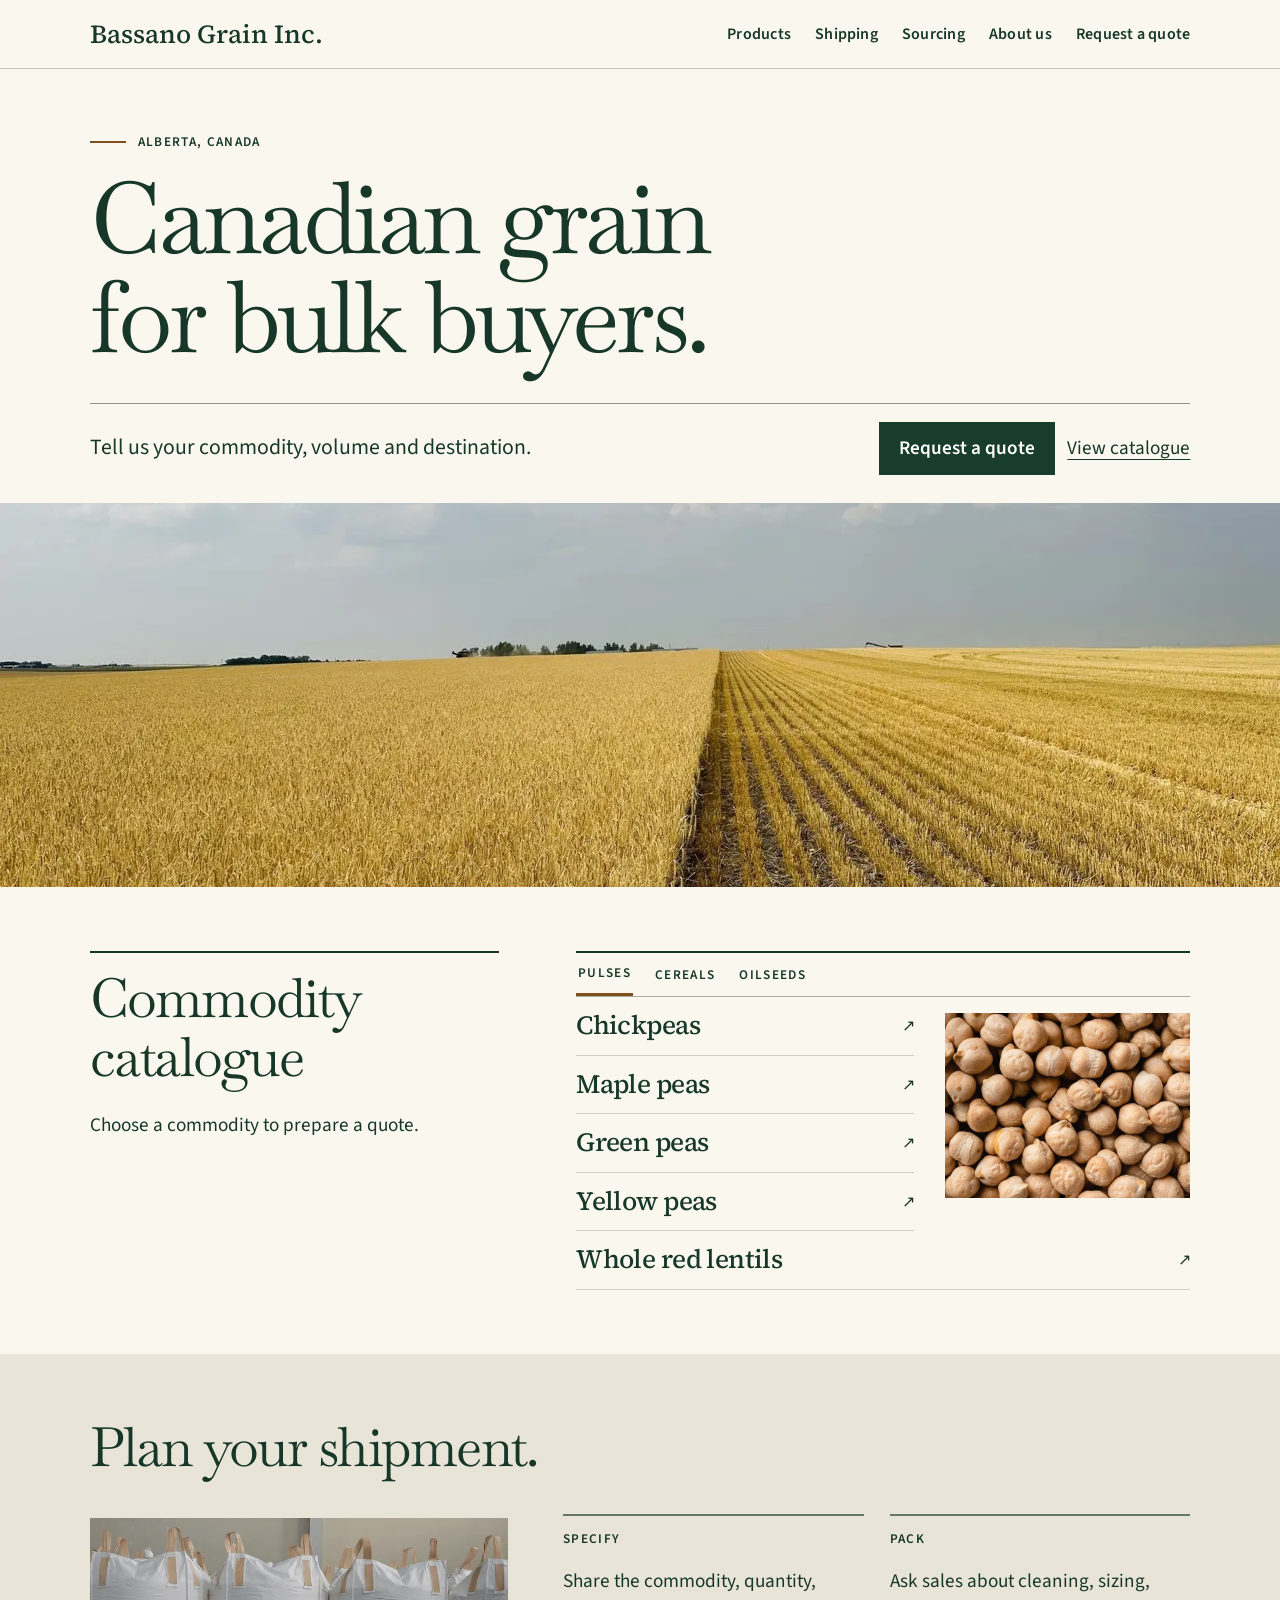
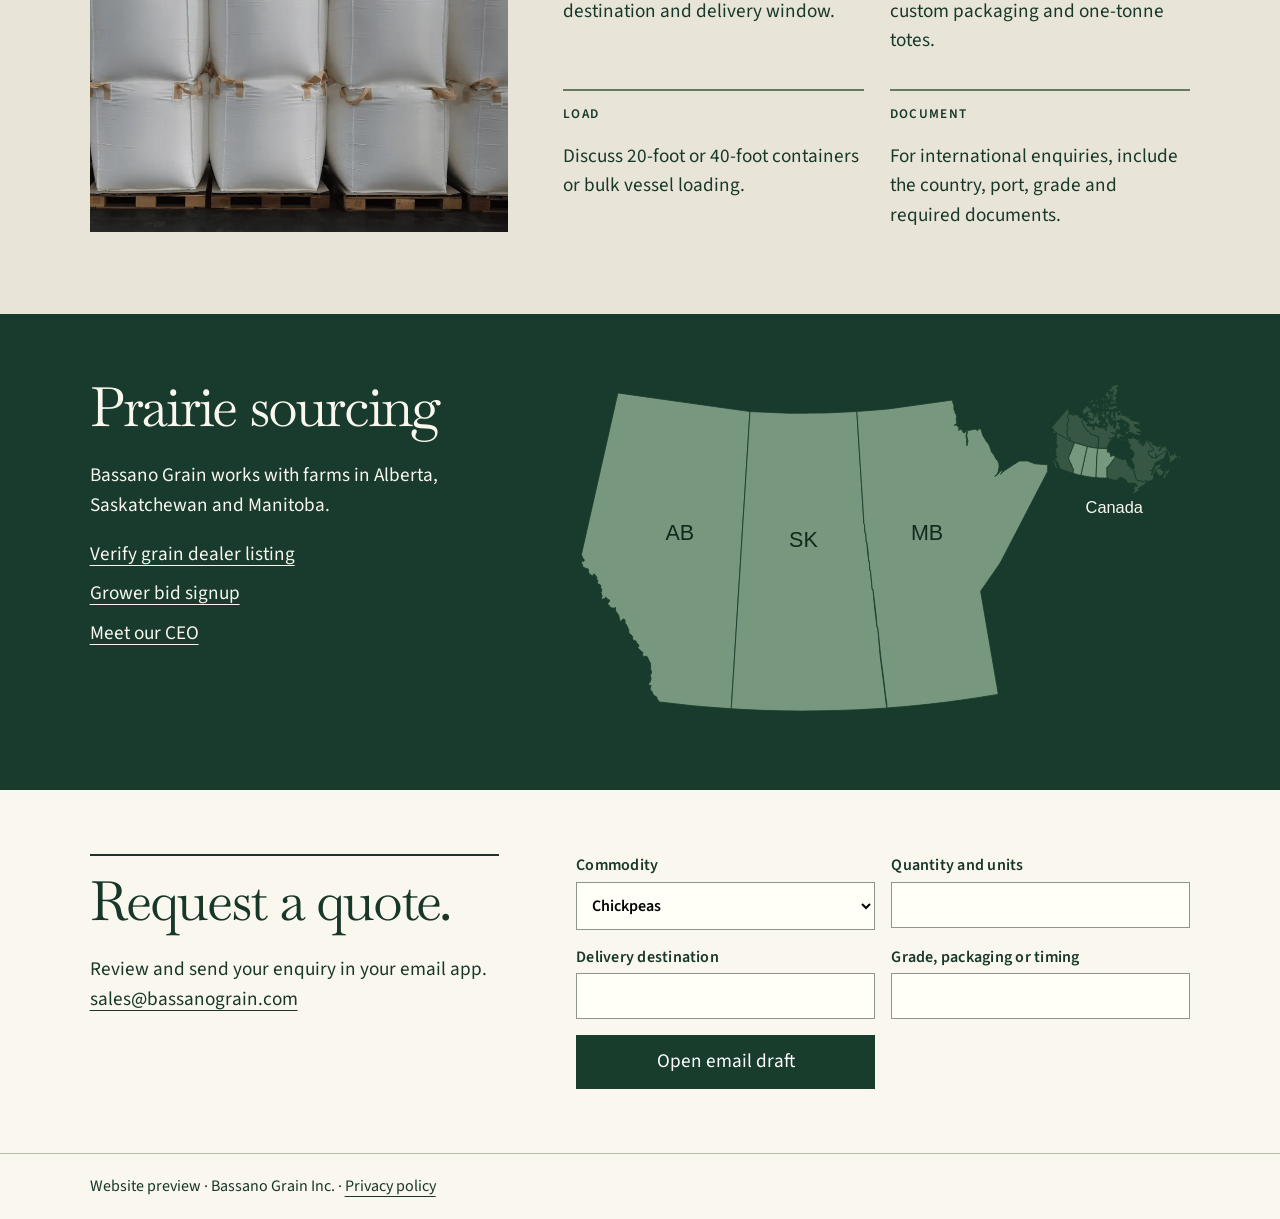
==== commit 43037e8a: "Apply approved typography and project Prairie boundaries with Canada locator" ====
--- a/index.html
+++ b/index.html
@@ -1 +1 @@
-<!doctype html><html lang="en-CA"><meta charset="utf-8"><meta name="viewport" content="width=device-width,initial-scale=1"><meta name="robots" content="noindex,nofollow"><title>Bassano Grain | Canadian grains, pulses and oilseeds</title><meta name="site-version" content="bassano-preview v2.1.0"><link rel="preload" as="font" type="font/woff2" href="assets/serif.woff2" crossorigin><link rel="preload" as="font" type="font/woff2" href="assets/sans.woff2" crossorigin><link rel="stylesheet" href="assets/design.css"><body><a class="skip" href="#main">Skip to content</a><header><strong><a href="index.html" style="text-decoration:none">Bassano Grain Inc.</a></strong><button hidden class="menub" aria-controls="nav" aria-expanded="false">Menu</button><nav id="nav" aria-label="Main"><a href="#products">Products</a><a href="#shipping">Shipping</a><a href="#about">Sourcing</a><a href="about.html">About us</a><a href="#quote">Request a quote</a></nav></header><main id="main"><section class=hero><span class=ey>Alberta, Canada</span><h1>Canadian grain<br> for bulk buyers.</h1><div class=row><p>Tell us your commodity, volume and destination.</p><div><a class=cta href="#quote">Request a quote</a> &nbsp; <a href="#products">View catalogue</a></div></div></section><img class="photo" fetchpriority="high" src="assets/field1920.webp" srcset="assets/field480.webp 480w, assets/field800.webp 800w, assets/field1280.webp 1280w, assets/field1920.webp 1920w" width="2500" height="1875" sizes="100vw" alt="Golden Prairie field beneath an open sky"><section id="products" class="catalog"><div><h2>Commodity<br>catalogue</h2><p>Choose a commodity to prepare a quote.</p></div><div><div class="tabs" role="tablist" aria-label="Commodity family"><button role="tab" id="tab-Pulses" aria-controls="panel-Pulses">Pulses</button><button role="tab" id="tab-Cereals" aria-controls="panel-Cereals">Cereals</button><button role="tab" id="tab-Oilseeds" aria-controls="panel-Oilseeds">Oilseeds</button></div><div id="panel-Pulses" role="tabpanel" aria-labelledby="tab-Pulses"><img class="trade-photo" src="assets/pulse360.webp" srcset="assets/pulse360.webp 360w, assets/pulse720.webp 720w" sizes="(max-width:760px) 86vw, 33vw" width="720" height="540" loading="lazy" decoding="async" alt="Chickpeas"><a class="tile" data-product="Chickpeas" href="#quote">Chickpeas<span aria-hidden="true">↗</span></a><a class="tile" data-product="Maple peas" href="#quote">Maple peas<span aria-hidden="true">↗</span></a><a class="tile" data-product="Green peas" href="#quote">Green peas<span aria-hidden="true">↗</span></a><a class="tile" data-product="Yellow peas" href="#quote">Yellow peas<span aria-hidden="true">↗</span></a><a class="tile" data-product="Whole red lentils" href="#quote">Whole red lentils<span aria-hidden="true">↗</span></a></div><div id="panel-Cereals" role="tabpanel" aria-labelledby="tab-Cereals"><img class="trade-photo" src="assets/cereal360.webp" srcset="assets/cereal360.webp 360w, assets/cereal720.webp 720w" sizes="(max-width:760px) 86vw, 33vw" width="720" height="540" loading="lazy" decoding="async" alt="Close-up of cereal grain"><a class="tile" data-product="Spring wheat" href="#quote">Spring wheat<span aria-hidden="true">↗</span></a><a class="tile" data-product="Canadian oats" href="#quote">Canadian oats<span aria-hidden="true">↗</span></a><a class="tile" data-product="Rye" href="#quote">Rye<span aria-hidden="true">↗</span></a></div><div id="panel-Oilseeds" role="tabpanel" aria-labelledby="tab-Oilseeds"><img class="trade-photo" src="assets/flax360.webp" srcset="assets/flax360.webp 360w, assets/flax720.webp 720w" sizes="(max-width:760px) 86vw, 33vw" width="720" height="540" loading="lazy" decoding="async" alt="Brown flaxseed"><a class="tile" data-product="Flaxseed" href="#quote">Flaxseed<span aria-hidden="true">↗</span></a></div></div></section><section class=log id=shipping><h2>Plan your shipment.</h2><div class="log-layout"><img class="trade-photo" src="assets/tote360.webp" srcset="assets/tote360.webp 360w, assets/tote720.webp 720w" sizes="(max-width:760px) 86vw, 33vw" width="720" height="540" loading="lazy" decoding="async" alt="White bulk totes stacked on wooden pallets"><div class=steps><div><h3>Specify</h3><p>Share the commodity, quantity, destination and delivery window.</p></div><div><h3>Pack</h3><p>Ask sales about cleaning, sizing, custom packaging and one-tonne totes.</p></div><div><h3>Load</h3><p>Discuss 20-foot or 40-foot containers or bulk vessel loading.</p></div><div><h3>Document</h3><p>For international enquiries, include the country, port, grade and required documents.</p></div></div></div></section><section class=source id=about><div><h2>Prairie sourcing</h2><p>Bassano Grain works with farms in Alberta, Saskatchewan and Manitoba.</p><a href="https://www.canada.ca/en/grain-commission/services/licensing-reporting/licensed-grain-companies.html">Verify grain dealer listing</a><br><a href="https://www.bassanograin.com/contact">Grower bid signup</a><br><a href="about.html">Meet our CEO</a></div><img src="assets/prairies.svg" alt="Map showing Alberta, Saskatchewan and Manitoba" width="600" height="320"></section><section class=quote id=quote><div><h2>Request a quote.</h2><p>Review and send your enquiry in your email app. <a href="mailto:sales@bassanograin.com">sales@bassanograin.com</a></p></div><form novalidate><label>Commodity<select id="product"><option>Chickpeas</option><option>Maple peas</option><option>Green peas</option><option>Yellow peas</option><option>Whole red lentils</option><option>Spring wheat</option><option>Canadian oats</option><option>Rye</option><option>Flaxseed</option></select></label><label>Quantity and units<input id=qty required aria-describedby="qty-error"><span id="qty-error" class="error"></span></label><label>Delivery destination<input id=dest required aria-describedby="dest-error"><span id="dest-error" class="error"></span></label><label>Grade, packaging or timing<input id=spec></label><button>Open email draft</button></form></section></main><footer>Website preview · Bassano Grain Inc. · <a href="https://www.bassanograin.com/privacy-policy">Privacy policy</a><!-- bassano-preview v2.1.0 --></footer><script>console.info('bassano-preview v2.1.0');const product=document.querySelector('#product');document.querySelectorAll('[data-product]').forEach(a=>a.onclick=()=>product.value=a.dataset.product);document.querySelector('form').onsubmit=e=>{e.preventDefault();let first;for(const [id,valid,msg] of [['qty',/^(?=.*[1-9])(?=.*[a-z])/i.test(document.querySelector('#qty').value),'Enter a quantity and unit, such as 20 tonnes.'],['dest',document.querySelector('#dest').value.trim().length>0,'Enter your delivery destination.']]){const field=document.getElementById(id);field.setAttribute('aria-invalid',String(!valid));document.getElementById(id+'-error').textContent=valid?'':msg;if(!valid&&!first)first=field}if(first){first.focus();return}const val=id=>document.getElementById(id).value;location.href='mailto:sales@bassanograin.com?subject='+encodeURIComponent('Quote request: '+product.value)+'&body='+encodeURIComponent(['Commodity: '+product.value,'Quantity: '+val('qty'),'Destination: '+val('dest'),'Requirements: '+val('spec')].join('\n'));};const m=document.querySelector('.menub'),nav=document.querySelector('#nav'),mq=matchMedia('(max-width:760px)');function closeMenu(){nav.hidden=mq.matches;m.setAttribute('aria-expanded','false')}m.hidden=false;closeMenu();mq.addEventListener('change',closeMenu);m.onclick=()=>{nav.hidden=!nav.hidden;m.setAttribute('aria-expanded',String(!nav.hidden))};nav.onclick=closeMenu;document.addEventListener('keydown',e=>{if(e.key==='Escape'&&mq.matches&&!nav.hidden){closeMenu();m.focus()}});const tabs=[...document.querySelectorAll('[role=tab]')];function activate(i){tabs.forEach((t,j)=>{t.tabIndex=i===j?0:-1;t.setAttribute('aria-selected',String(i===j));document.getElementById(t.getAttribute('aria-controls')).hidden=i!==j})}tabs.forEach((t,i)=>{t.onclick=()=>activate(i);t.onkeydown=e=>{let j={Home:0,End:2,ArrowRight:(i+1)%3,ArrowLeft:(i+2)%3}[e.key];if(j!==undefined){e.preventDefault();activate(j);tabs[j].focus()}}});activate(0);addEventListener('scroll',()=>document.querySelector('header').classList.toggle('compact',scrollY>32),{passive:true});</script></body></html>+<!doctype html><html lang="en-CA"><meta charset="utf-8"><meta name="viewport" content="width=device-width,initial-scale=1"><meta name="robots" content="noindex,nofollow"><title>Bassano Grain | Canadian grains, pulses and oilseeds</title><meta name="site-version" content="bassano-preview v2.2.0"><link rel="preload" as="font" type="font/woff2" href="assets/display.woff2" crossorigin><link rel="preload" as="font" type="font/woff2" href="assets/sans.woff2" crossorigin><link rel="stylesheet" href="assets/design.css?v=2.2"><body><a class="skip" href="#main">Skip to content</a><header><strong><a href="index.html" style="text-decoration:none">Bassano Grain Inc.</a></strong><button hidden class="menub" aria-controls="nav" aria-expanded="false">Menu</button><nav id="nav" aria-label="Main"><a href="#products">Products</a><a href="#shipping">Shipping</a><a href="#about">Sourcing</a><a href="about.html">About us</a><a href="#quote">Request a quote</a></nav></header><main id="main"><section class=hero><span class=ey>Alberta, Canada</span><h1>Canadian grain<br> for bulk buyers.</h1><div class=row><p>Tell us your commodity, volume and destination.</p><div><a class=cta href="#quote">Request a quote</a> &nbsp; <a href="#products">View catalogue</a></div></div></section><img class="photo" fetchpriority="high" src="assets/field1920.webp" srcset="assets/field480.webp 480w, assets/field800.webp 800w, assets/field1280.webp 1280w, assets/field1920.webp 1920w" width="2500" height="1875" sizes="100vw" alt="Golden Prairie field beneath an open sky"><section id="products" class="catalog"><div><h2>Commodity<br>catalogue</h2><p>Choose a commodity to prepare a quote.</p></div><div><div class="tabs" role="tablist" aria-label="Commodity family"><button role="tab" id="tab-Pulses" aria-controls="panel-Pulses">Pulses</button><button role="tab" id="tab-Cereals" aria-controls="panel-Cereals">Cereals</button><button role="tab" id="tab-Oilseeds" aria-controls="panel-Oilseeds">Oilseeds</button></div><div id="panel-Pulses" role="tabpanel" aria-labelledby="tab-Pulses"><img class="trade-photo" src="assets/pulse360.webp" srcset="assets/pulse360.webp 360w, assets/pulse720.webp 720w" sizes="(max-width:760px) 86vw, 33vw" width="720" height="540" loading="lazy" decoding="async" alt="Chickpeas"><a class="tile" data-product="Chickpeas" href="#quote">Chickpeas<span aria-hidden="true">↗</span></a><a class="tile" data-product="Maple peas" href="#quote">Maple peas<span aria-hidden="true">↗</span></a><a class="tile" data-product="Green peas" href="#quote">Green peas<span aria-hidden="true">↗</span></a><a class="tile" data-product="Yellow peas" href="#quote">Yellow peas<span aria-hidden="true">↗</span></a><a class="tile" data-product="Whole red lentils" href="#quote">Whole red lentils<span aria-hidden="true">↗</span></a></div><div id="panel-Cereals" role="tabpanel" aria-labelledby="tab-Cereals"><img class="trade-photo" src="assets/cereal360.webp" srcset="assets/cereal360.webp 360w, assets/cereal720.webp 720w" sizes="(max-width:760px) 86vw, 33vw" width="720" height="540" loading="lazy" decoding="async" alt="Close-up of cereal grain"><a class="tile" data-product="Spring wheat" href="#quote">Spring wheat<span aria-hidden="true">↗</span></a><a class="tile" data-product="Canadian oats" href="#quote">Canadian oats<span aria-hidden="true">↗</span></a><a class="tile" data-product="Rye" href="#quote">Rye<span aria-hidden="true">↗</span></a></div><div id="panel-Oilseeds" role="tabpanel" aria-labelledby="tab-Oilseeds"><img class="trade-photo" src="assets/flax360.webp" srcset="assets/flax360.webp 360w, assets/flax720.webp 720w" sizes="(max-width:760px) 86vw, 33vw" width="720" height="540" loading="lazy" decoding="async" alt="Brown flaxseed"><a class="tile" data-product="Flaxseed" href="#quote">Flaxseed<span aria-hidden="true">↗</span></a></div></div></section><section class=log id=shipping><h2>Plan your shipment.</h2><div class="log-layout"><img class="trade-photo" src="assets/tote360.webp" srcset="assets/tote360.webp 360w, assets/tote720.webp 720w" sizes="(max-width:760px) 86vw, 33vw" width="720" height="540" loading="lazy" decoding="async" alt="White bulk totes stacked on wooden pallets"><div class=steps><div><h3>Specify</h3><p>Share the commodity, quantity, destination and delivery window.</p></div><div><h3>Pack</h3><p>Ask sales about cleaning, sizing, custom packaging and one-tonne totes.</p></div><div><h3>Load</h3><p>Discuss 20-foot or 40-foot containers or bulk vessel loading.</p></div><div><h3>Document</h3><p>For international enquiries, include the country, port, grade and required documents.</p></div></div></div></section><section class=source id=about><div><h2>Prairie sourcing</h2><p>Bassano Grain works with farms in Alberta, Saskatchewan and Manitoba.</p><a href="https://www.canada.ca/en/grain-commission/services/licensing-reporting/licensed-grain-companies.html">Verify grain dealer listing</a><br><a href="https://www.bassanograin.com/contact">Grower bid signup</a><br><a href="about.html">Meet our CEO</a></div><img src="assets/prairies.svg?v=2.2" alt="Map showing Alberta, Saskatchewan and Manitoba" width="600" height="340"></section><section class=quote id=quote><div><h2>Request a quote.</h2><p>Review and send your enquiry in your email app. <a href="mailto:sales@bassanograin.com">sales@bassanograin.com</a></p></div><form novalidate><label>Commodity<select id="product"><option>Chickpeas</option><option>Maple peas</option><option>Green peas</option><option>Yellow peas</option><option>Whole red lentils</option><option>Spring wheat</option><option>Canadian oats</option><option>Rye</option><option>Flaxseed</option></select></label><label>Quantity and units<input id=qty required aria-describedby="qty-error"><span id="qty-error" class="error"></span></label><label>Delivery destination<input id=dest required aria-describedby="dest-error"><span id="dest-error" class="error"></span></label><label>Grade, packaging or timing<input id=spec></label><button>Open email draft</button></form></section></main><footer>Website preview · Bassano Grain Inc. · <a href="https://www.bassanograin.com/privacy-policy">Privacy policy</a><!-- bassano-preview v2.2.0 --></footer><script>console.info('bassano-preview v2.2.0');const product=document.querySelector('#product');document.querySelectorAll('[data-product]').forEach(a=>a.onclick=()=>product.value=a.dataset.product);document.querySelector('form').onsubmit=e=>{e.preventDefault();let first;for(const [id,valid,msg] of [['qty',/^(?=.*[1-9])(?=.*[a-z])/i.test(document.querySelector('#qty').value),'Enter a quantity and unit, such as 20 tonnes.'],['dest',document.querySelector('#dest').value.trim().length>0,'Enter your delivery destination.']]){const field=document.getElementById(id);field.setAttribute('aria-invalid',String(!valid));document.getElementById(id+'-error').textContent=valid?'':msg;if(!valid&&!first)first=field}if(first){first.focus();return}const val=id=>document.getElementById(id).value;location.href='mailto:sales@bassanograin.com?subject='+encodeURIComponent('Quote request: '+product.value)+'&body='+encodeURIComponent(['Commodity: '+product.value,'Quantity: '+val('qty'),'Destination: '+val('dest'),'Requirements: '+val('spec')].join('\n'));};const m=document.querySelector('.menub'),nav=document.querySelector('#nav'),mq=matchMedia('(max-width:760px)');function closeMenu(){nav.hidden=mq.matches;m.setAttribute('aria-expanded','false')}m.hidden=false;closeMenu();mq.addEventListener('change',closeMenu);m.onclick=()=>{nav.hidden=!nav.hidden;m.setAttribute('aria-expanded',String(!nav.hidden))};nav.onclick=closeMenu;document.addEventListener('keydown',e=>{if(e.key==='Escape'&&mq.matches&&!nav.hidden){closeMenu();m.focus()}});const tabs=[...document.querySelectorAll('[role=tab]')];function activate(i){tabs.forEach((t,j)=>{t.tabIndex=i===j?0:-1;t.setAttribute('aria-selected',String(i===j));document.getElementById(t.getAttribute('aria-controls')).hidden=i!==j})}tabs.forEach((t,i)=>{t.onclick=()=>activate(i);t.onkeydown=e=>{let j={Home:0,End:2,ArrowRight:(i+1)%3,ArrowLeft:(i+2)%3}[e.key];if(j!==undefined){e.preventDefault();activate(j);tabs[j].focus()}}});activate(0);addEventListener('scroll',()=>document.querySelector('header').classList.toggle('compact',scrollY>32),{passive:true});</script></body></html>
--- a/assets/design.css
+++ b/assets/design.css
@@ -4,3 +4,19 @@
 :root{--ink:#173728;--paper:#f9f7ee;--accent:#805021}body{font-size:clamp(1.06rem,1rem + .25vw,1.26rem)}h1,h2,h3,.tile,header strong{font-weight:500}h2{line-height:1.05}p{max-width:52ch}.skip{position:fixed;top:-100px;z-index:5;background:white;padding:8px}.skip:focus{top:0}header{position:sticky;top:0;background:var(--paper);z-index:3;border-color:#c4c6b6}section,main{scroll-margin-top:90px}a:focus-visible,button:focus-visible,input:focus-visible,select:focus-visible,summary:focus-visible{outline:3px solid #ac6829;outline-offset:3px}.source a:focus-visible{outline-color:#ffdb99}header .menub{display:none}.source img{width:100%;height:auto}.portrait{width:100%;max-height:660px;object-fit:contain;object-position:center;background:#edeade}.biog{display:grid;grid-template-columns:1fr 1fr;gap:7%;align-items:center}.biog h1{font:500 clamp(3rem,6vw,6rem)/1 PrairieSerif,Georgia;margin:.3em 0}.tile:hover{color:#805021}.tabs button[aria-selected=true]{border-bottom:3px solid var(--accent)}.error{color:#852b23;font-size:1rem}.source a{display:inline-block;margin-bottom:10px}form{align-items:start}footer{font-size:1rem}@media(max-width:760px){header{align-items:center}header strong{font-size:22px}header .menub{display:block;padding:6px 12px}header nav{width:100%;display:grid}header nav[hidden]{display:none}.biog{grid-template-columns:1fr}.tabs{gap:8px}.tabs button{min-height:44px}.catalog,.source,.quote{gap:22px}.row{gap:12px}.hero h1{font-size:clamp(50px,11vw,78px)}.quote form{gap:14px}}
 @media(prefers-reduced-motion:no-preference){header{transition:box-shadow 200ms ease-out}header.compact{box-shadow:0 1px #879889}.photo{animation:horizon 550ms ease-out both}[role=tabpanel]:not([hidden]){animation:settle 200ms ease-out}@keyframes horizon{from{opacity:.86;transform:scale(.997)}to{opacity:1;transform:none}}@keyframes settle{from{opacity:.88}to{opacity:1}}}
 .trade-photo{display:block;width:100%;height:auto;object-fit:cover}.catalog [role=tabpanel]:not([hidden]){display:flow-root}.catalog .trade-photo{float:right;width:40%;margin:16px 0 10px 5%;aspect-ratio:4/3}.catalog .tile{overflow:hidden}.log-layout{display:grid;grid-template-columns:2fr 3fr;gap:5%;align-items:center}.log-layout .steps{grid-template-columns:1fr 1fr;gap:0 26px}@media(max-width:760px){.catalog .trade-photo{width:100%;height:145px;float:none;margin:12px 0}.log-layout{grid-template-columns:1fr}.log-layout>.trade-photo{height:200px}.log-layout .steps{grid-template-columns:1fr}}
+
+@font-face{font-family:Estate;src:url(display.woff2);font-weight:400;font-display:swap}@font-face{font-family:PrairieSans;src:url(semibold.woff2);font-weight:600;font-display:swap}.hero h1,.biog h1,h2{font-family:Estate,Georgia,serif;font-weight:400;letter-spacing:-.032em}.hero h1{font-size:clamp(3.1rem,7.8vw,7.7rem);line-height:1.02}h2{font-size:clamp(2.35rem,4.25vw,4.2rem);line-height:1.08}.tile,.steps h3{font:600 clamp(1.2rem,1.6vw,1.55rem)/1.35 PrairieSans,sans-serif;letter-spacing:-.012em}nav,label,.tabs button,.cta{font-weight:600}p{line-height:1.55}.hero p{font-size:clamp(1.15rem,1.7vw,1.55rem)}
+
+.hero h1,.biog h1{letter-spacing:-.04em;line-height:.99}
+.hero .row{border-top:1px solid #8a9788;padding-top:18px;align-items:baseline}
+.ey,.tabs button,.steps h3{font:600 .83rem/1.35 PrairieSans,sans-serif;text-transform:uppercase;letter-spacing:.10em}
+.hero .ey{display:flex;align-items:center;gap:12px}.hero .ey:before{content:'';width:36px;border-top:2px solid #805021}
+.catalog .tile{font:500 clamp(1.35rem,2.05vw,2rem)/1.2 PrairieSerif,Georgia;letter-spacing:-.022em;padding-block:13px}
+.tile span{font:400 1rem PrairieSans;align-self:center}
+.catalog>div:first-child,.quote>div:first-child{border-top:2px solid #173728;padding-top:16px}
+.catalog .tabs{min-height:46px;align-items:stretch;border-top:2px solid #173728}
+.steps h3{border-top:2px solid #687962;padding-top:14px;margin-bottom:8px}
+nav a,.quote label{font:600 1rem/1.4 PrairieSans,sans-serif;letter-spacing:.015em}
+.biog>div{border-top:2px solid #173728;padding-top:20px}.biog h1+p{font:600 .9rem/1.4 PrairieSans;letter-spacing:.08em;text-transform:uppercase}
+
+@media(max-width:760px){.catalog .tile{font-size:1.45rem}.hero .row{align-items:start}}
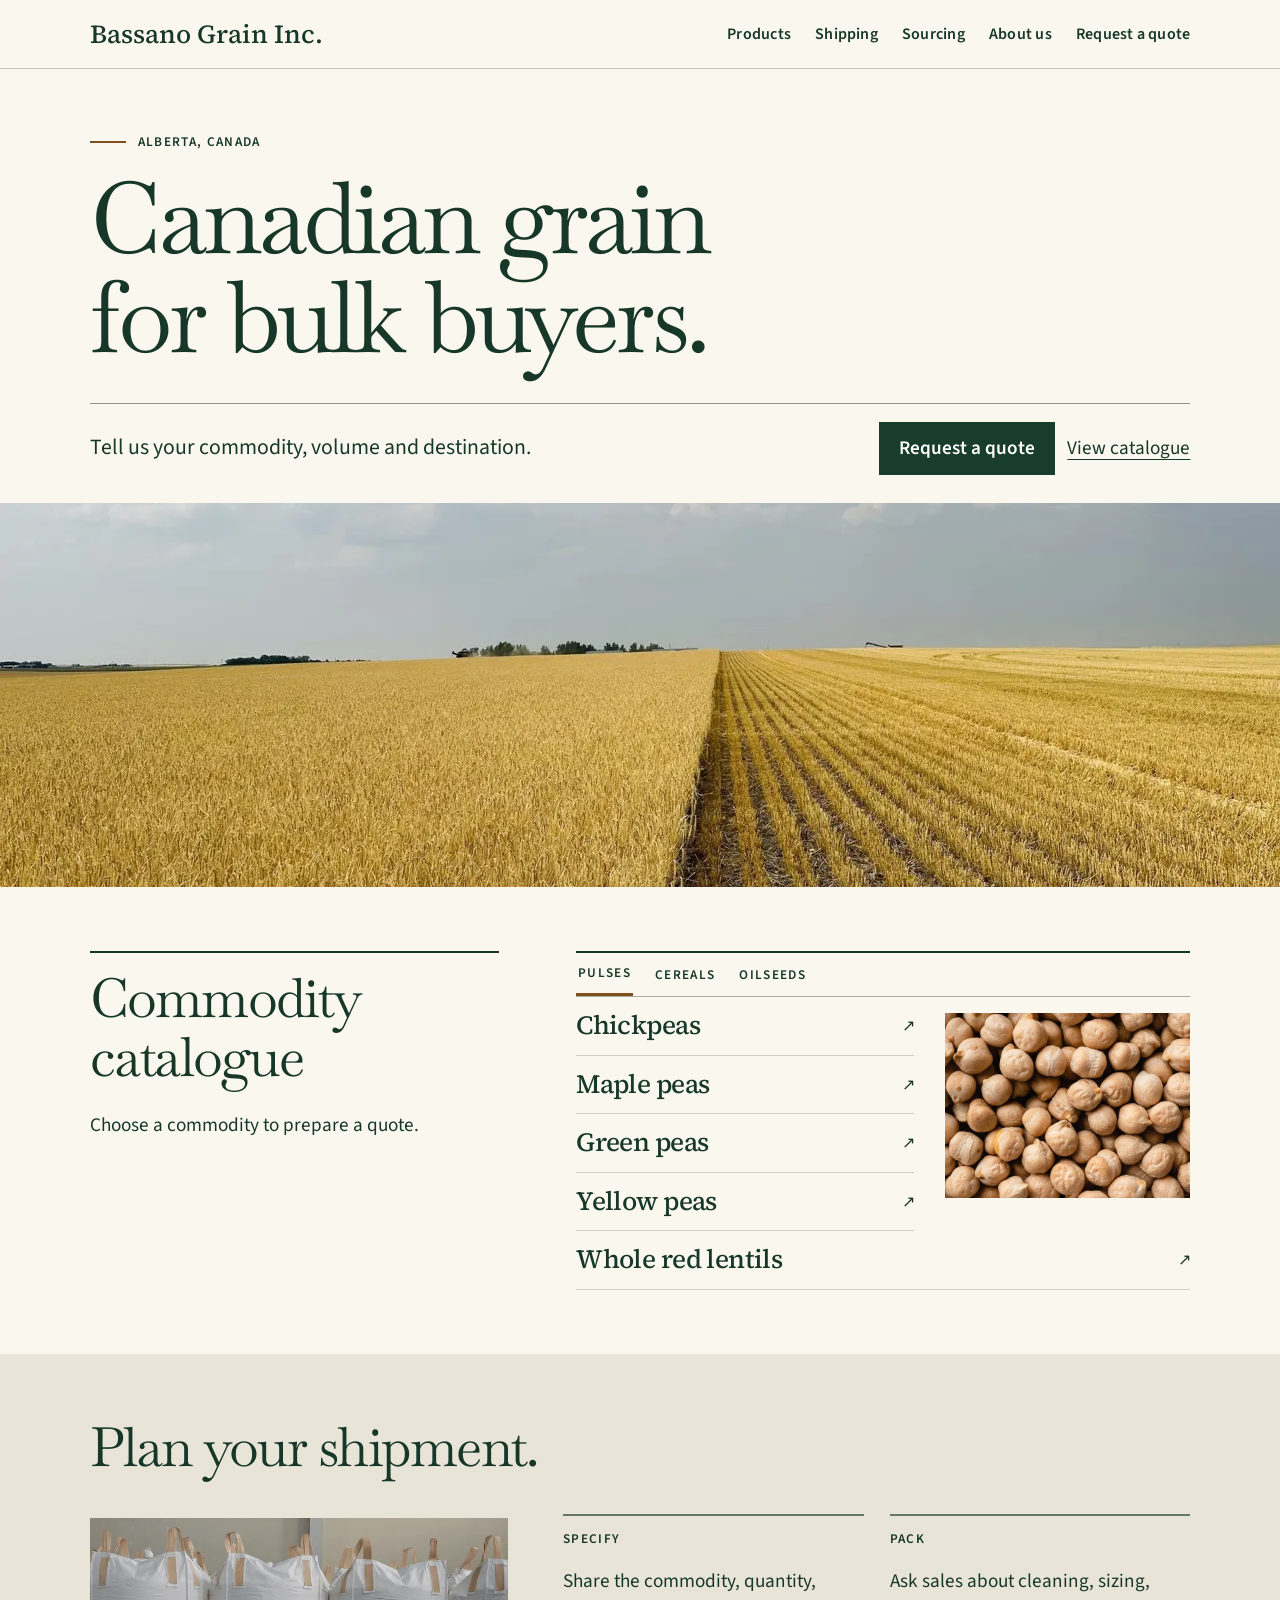
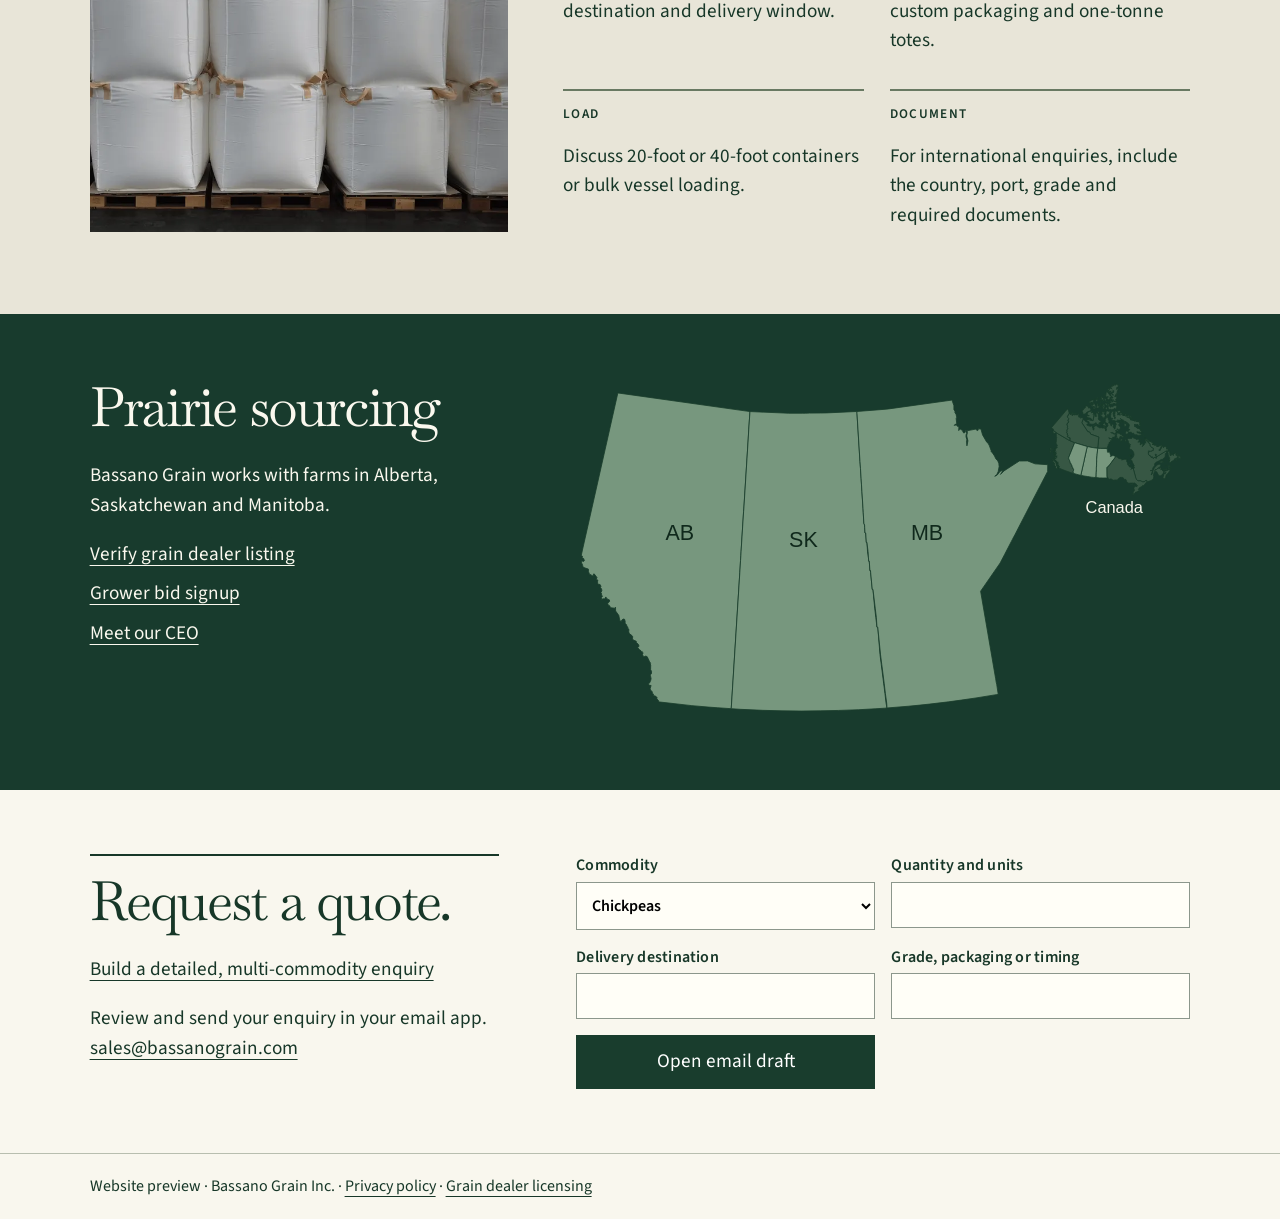
==== commit 4755ed54: "Publish approved Version 1 quote worksheet and grain licensing page" ====
--- a/index.html
+++ b/index.html
@@ -1 +1 @@
-<!doctype html><html lang="en-CA"><meta charset="utf-8"><meta name="viewport" content="width=device-width,initial-scale=1"><meta name="robots" content="noindex,nofollow"><title>Bassano Grain | Canadian grains, pulses and oilseeds</title><meta name="site-version" content="bassano-preview v2.2.0"><link rel="preload" as="font" type="font/woff2" href="assets/display.woff2" crossorigin><link rel="preload" as="font" type="font/woff2" href="assets/sans.woff2" crossorigin><link rel="stylesheet" href="assets/design.css?v=2.2"><body><a class="skip" href="#main">Skip to content</a><header><strong><a href="index.html" style="text-decoration:none">Bassano Grain Inc.</a></strong><button hidden class="menub" aria-controls="nav" aria-expanded="false">Menu</button><nav id="nav" aria-label="Main"><a href="#products">Products</a><a href="#shipping">Shipping</a><a href="#about">Sourcing</a><a href="about.html">About us</a><a href="#quote">Request a quote</a></nav></header><main id="main"><section class=hero><span class=ey>Alberta, Canada</span><h1>Canadian grain<br> for bulk buyers.</h1><div class=row><p>Tell us your commodity, volume and destination.</p><div><a class=cta href="#quote">Request a quote</a> &nbsp; <a href="#products">View catalogue</a></div></div></section><img class="photo" fetchpriority="high" src="assets/field1920.webp" srcset="assets/field480.webp 480w, assets/field800.webp 800w, assets/field1280.webp 1280w, assets/field1920.webp 1920w" width="2500" height="1875" sizes="100vw" alt="Golden Prairie field beneath an open sky"><section id="products" class="catalog"><div><h2>Commodity<br>catalogue</h2><p>Choose a commodity to prepare a quote.</p></div><div><div class="tabs" role="tablist" aria-label="Commodity family"><button role="tab" id="tab-Pulses" aria-controls="panel-Pulses">Pulses</button><button role="tab" id="tab-Cereals" aria-controls="panel-Cereals">Cereals</button><button role="tab" id="tab-Oilseeds" aria-controls="panel-Oilseeds">Oilseeds</button></div><div id="panel-Pulses" role="tabpanel" aria-labelledby="tab-Pulses"><img class="trade-photo" src="assets/pulse360.webp" srcset="assets/pulse360.webp 360w, assets/pulse720.webp 720w" sizes="(max-width:760px) 86vw, 33vw" width="720" height="540" loading="lazy" decoding="async" alt="Chickpeas"><a class="tile" data-product="Chickpeas" href="#quote">Chickpeas<span aria-hidden="true">↗</span></a><a class="tile" data-product="Maple peas" href="#quote">Maple peas<span aria-hidden="true">↗</span></a><a class="tile" data-product="Green peas" href="#quote">Green peas<span aria-hidden="true">↗</span></a><a class="tile" data-product="Yellow peas" href="#quote">Yellow peas<span aria-hidden="true">↗</span></a><a class="tile" data-product="Whole red lentils" href="#quote">Whole red lentils<span aria-hidden="true">↗</span></a></div><div id="panel-Cereals" role="tabpanel" aria-labelledby="tab-Cereals"><img class="trade-photo" src="assets/cereal360.webp" srcset="assets/cereal360.webp 360w, assets/cereal720.webp 720w" sizes="(max-width:760px) 86vw, 33vw" width="720" height="540" loading="lazy" decoding="async" alt="Close-up of cereal grain"><a class="tile" data-product="Spring wheat" href="#quote">Spring wheat<span aria-hidden="true">↗</span></a><a class="tile" data-product="Canadian oats" href="#quote">Canadian oats<span aria-hidden="true">↗</span></a><a class="tile" data-product="Rye" href="#quote">Rye<span aria-hidden="true">↗</span></a></div><div id="panel-Oilseeds" role="tabpanel" aria-labelledby="tab-Oilseeds"><img class="trade-photo" src="assets/flax360.webp" srcset="assets/flax360.webp 360w, assets/flax720.webp 720w" sizes="(max-width:760px) 86vw, 33vw" width="720" height="540" loading="lazy" decoding="async" alt="Brown flaxseed"><a class="tile" data-product="Flaxseed" href="#quote">Flaxseed<span aria-hidden="true">↗</span></a></div></div></section><section class=log id=shipping><h2>Plan your shipment.</h2><div class="log-layout"><img class="trade-photo" src="assets/tote360.webp" srcset="assets/tote360.webp 360w, assets/tote720.webp 720w" sizes="(max-width:760px) 86vw, 33vw" width="720" height="540" loading="lazy" decoding="async" alt="White bulk totes stacked on wooden pallets"><div class=steps><div><h3>Specify</h3><p>Share the commodity, quantity, destination and delivery window.</p></div><div><h3>Pack</h3><p>Ask sales about cleaning, sizing, custom packaging and one-tonne totes.</p></div><div><h3>Load</h3><p>Discuss 20-foot or 40-foot containers or bulk vessel loading.</p></div><div><h3>Document</h3><p>For international enquiries, include the country, port, grade and required documents.</p></div></div></div></section><section class=source id=about><div><h2>Prairie sourcing</h2><p>Bassano Grain works with farms in Alberta, Saskatchewan and Manitoba.</p><a href="https://www.canada.ca/en/grain-commission/services/licensing-reporting/licensed-grain-companies.html">Verify grain dealer listing</a><br><a href="https://www.bassanograin.com/contact">Grower bid signup</a><br><a href="about.html">Meet our CEO</a></div><img src="assets/prairies.svg?v=2.2" alt="Map showing Alberta, Saskatchewan and Manitoba" width="600" height="340"></section><section class=quote id=quote><div><h2>Request a quote.</h2><p>Review and send your enquiry in your email app. <a href="mailto:sales@bassanograin.com">sales@bassanograin.com</a></p></div><form novalidate><label>Commodity<select id="product"><option>Chickpeas</option><option>Maple peas</option><option>Green peas</option><option>Yellow peas</option><option>Whole red lentils</option><option>Spring wheat</option><option>Canadian oats</option><option>Rye</option><option>Flaxseed</option></select></label><label>Quantity and units<input id=qty required aria-describedby="qty-error"><span id="qty-error" class="error"></span></label><label>Delivery destination<input id=dest required aria-describedby="dest-error"><span id="dest-error" class="error"></span></label><label>Grade, packaging or timing<input id=spec></label><button>Open email draft</button></form></section></main><footer>Website preview · Bassano Grain Inc. · <a href="https://www.bassanograin.com/privacy-policy">Privacy policy</a><!-- bassano-preview v2.2.0 --></footer><script>console.info('bassano-preview v2.2.0');const product=document.querySelector('#product');document.querySelectorAll('[data-product]').forEach(a=>a.onclick=()=>product.value=a.dataset.product);document.querySelector('form').onsubmit=e=>{e.preventDefault();let first;for(const [id,valid,msg] of [['qty',/^(?=.*[1-9])(?=.*[a-z])/i.test(document.querySelector('#qty').value),'Enter a quantity and unit, such as 20 tonnes.'],['dest',document.querySelector('#dest').value.trim().length>0,'Enter your delivery destination.']]){const field=document.getElementById(id);field.setAttribute('aria-invalid',String(!valid));document.getElementById(id+'-error').textContent=valid?'':msg;if(!valid&&!first)first=field}if(first){first.focus();return}const val=id=>document.getElementById(id).value;location.href='mailto:sales@bassanograin.com?subject='+encodeURIComponent('Quote request: '+product.value)+'&body='+encodeURIComponent(['Commodity: '+product.value,'Quantity: '+val('qty'),'Destination: '+val('dest'),'Requirements: '+val('spec')].join('\n'));};const m=document.querySelector('.menub'),nav=document.querySelector('#nav'),mq=matchMedia('(max-width:760px)');function closeMenu(){nav.hidden=mq.matches;m.setAttribute('aria-expanded','false')}m.hidden=false;closeMenu();mq.addEventListener('change',closeMenu);m.onclick=()=>{nav.hidden=!nav.hidden;m.setAttribute('aria-expanded',String(!nav.hidden))};nav.onclick=closeMenu;document.addEventListener('keydown',e=>{if(e.key==='Escape'&&mq.matches&&!nav.hidden){closeMenu();m.focus()}});const tabs=[...document.querySelectorAll('[role=tab]')];function activate(i){tabs.forEach((t,j)=>{t.tabIndex=i===j?0:-1;t.setAttribute('aria-selected',String(i===j));document.getElementById(t.getAttribute('aria-controls')).hidden=i!==j})}tabs.forEach((t,i)=>{t.onclick=()=>activate(i);t.onkeydown=e=>{let j={Home:0,End:2,ArrowRight:(i+1)%3,ArrowLeft:(i+2)%3}[e.key];if(j!==undefined){e.preventDefault();activate(j);tabs[j].focus()}}});activate(0);addEventListener('scroll',()=>document.querySelector('header').classList.toggle('compact',scrollY>32),{passive:true});</script></body></html>+<!doctype html><html lang="en-CA"><meta charset="utf-8"><meta name="viewport" content="width=device-width,initial-scale=1"><meta name="robots" content="noindex,nofollow"><title>Bassano Grain | Canadian grains, pulses and oilseeds</title><meta name="site-version" content="bassano-preview v2.3.0"><link rel="preload" as="font" type="font/woff2" href="assets/display.woff2" crossorigin><link rel="preload" as="font" type="font/woff2" href="assets/sans.woff2" crossorigin><link rel="stylesheet" href="assets/design.css?v=2.2"><body><a class="skip" href="#main">Skip to content</a><header><strong><a href="index.html" style="text-decoration:none">Bassano Grain Inc.</a></strong><button hidden class="menub" aria-controls="nav" aria-expanded="false">Menu</button><nav id="nav" aria-label="Main"><a href="#products">Products</a><a href="#shipping">Shipping</a><a href="#about">Sourcing</a><a href="about.html">About us</a><a href="#quote">Request a quote</a></nav></header><main id="main"><section class=hero><span class=ey>Alberta, Canada</span><h1>Canadian grain<br> for bulk buyers.</h1><div class=row><p>Tell us your commodity, volume and destination.</p><div><a class=cta href="#quote">Request a quote</a> &nbsp; <a href="#products">View catalogue</a></div></div></section><img class="photo" fetchpriority="high" src="assets/field1920.webp" srcset="assets/field480.webp 480w, assets/field800.webp 800w, assets/field1280.webp 1280w, assets/field1920.webp 1920w" width="2500" height="1875" sizes="100vw" alt="Golden Prairie field beneath an open sky"><section id="products" class="catalog"><div><h2>Commodity<br>catalogue</h2><p>Choose a commodity to prepare a quote.</p></div><div><div class="tabs" role="tablist" aria-label="Commodity family"><button role="tab" id="tab-Pulses" aria-controls="panel-Pulses">Pulses</button><button role="tab" id="tab-Cereals" aria-controls="panel-Cereals">Cereals</button><button role="tab" id="tab-Oilseeds" aria-controls="panel-Oilseeds">Oilseeds</button></div><div id="panel-Pulses" role="tabpanel" aria-labelledby="tab-Pulses"><img class="trade-photo" src="assets/pulse360.webp" srcset="assets/pulse360.webp 360w, assets/pulse720.webp 720w" sizes="(max-width:760px) 86vw, 33vw" width="720" height="540" loading="lazy" decoding="async" alt="Chickpeas"><a class="tile" data-product="Chickpeas" href="#quote">Chickpeas<span aria-hidden="true">↗</span></a><a class="tile" data-product="Maple peas" href="#quote">Maple peas<span aria-hidden="true">↗</span></a><a class="tile" data-product="Green peas" href="#quote">Green peas<span aria-hidden="true">↗</span></a><a class="tile" data-product="Yellow peas" href="#quote">Yellow peas<span aria-hidden="true">↗</span></a><a class="tile" data-product="Whole red lentils" href="#quote">Whole red lentils<span aria-hidden="true">↗</span></a></div><div id="panel-Cereals" role="tabpanel" aria-labelledby="tab-Cereals"><img class="trade-photo" src="assets/cereal360.webp" srcset="assets/cereal360.webp 360w, assets/cereal720.webp 720w" sizes="(max-width:760px) 86vw, 33vw" width="720" height="540" loading="lazy" decoding="async" alt="Close-up of cereal grain"><a class="tile" data-product="Spring wheat" href="#quote">Spring wheat<span aria-hidden="true">↗</span></a><a class="tile" data-product="Canadian oats" href="#quote">Canadian oats<span aria-hidden="true">↗</span></a><a class="tile" data-product="Rye" href="#quote">Rye<span aria-hidden="true">↗</span></a></div><div id="panel-Oilseeds" role="tabpanel" aria-labelledby="tab-Oilseeds"><img class="trade-photo" src="assets/flax360.webp" srcset="assets/flax360.webp 360w, assets/flax720.webp 720w" sizes="(max-width:760px) 86vw, 33vw" width="720" height="540" loading="lazy" decoding="async" alt="Brown flaxseed"><a class="tile" data-product="Flaxseed" href="#quote">Flaxseed<span aria-hidden="true">↗</span></a></div></div></section><section class=log id=shipping><h2>Plan your shipment.</h2><div class="log-layout"><img class="trade-photo" src="assets/tote360.webp" srcset="assets/tote360.webp 360w, assets/tote720.webp 720w" sizes="(max-width:760px) 86vw, 33vw" width="720" height="540" loading="lazy" decoding="async" alt="White bulk totes stacked on wooden pallets"><div class=steps><div><h3>Specify</h3><p>Share the commodity, quantity, destination and delivery window.</p></div><div><h3>Pack</h3><p>Ask sales about cleaning, sizing, custom packaging and one-tonne totes.</p></div><div><h3>Load</h3><p>Discuss 20-foot or 40-foot containers or bulk vessel loading.</p></div><div><h3>Document</h3><p>For international enquiries, include the country, port, grade and required documents.</p></div></div></div></section><section class=source id=about><div><h2>Prairie sourcing</h2><p>Bassano Grain works with farms in Alberta, Saskatchewan and Manitoba.</p><a href="https://www.canada.ca/en/grain-commission/services/licensing-reporting/licensed-grain-companies.html">Verify grain dealer listing</a><br><a href="https://www.bassanograin.com/contact">Grower bid signup</a><br><a href="about.html">Meet our CEO</a></div><img src="assets/prairies.svg?v=2.2" alt="Map showing Alberta, Saskatchewan and Manitoba" width="600" height="340"></section><section class=quote id=quote><div><h2>Request a quote.</h2><p><a href="quote-worksheet.html">Build a detailed, multi-commodity enquiry</a></p><p>Review and send your enquiry in your email app. <a href="mailto:sales@bassanograin.com">sales@bassanograin.com</a></p></div><form novalidate><label>Commodity<select id="product"><option>Chickpeas</option><option>Maple peas</option><option>Green peas</option><option>Yellow peas</option><option>Whole red lentils</option><option>Spring wheat</option><option>Canadian oats</option><option>Rye</option><option>Flaxseed</option></select></label><label>Quantity and units<input id=qty required aria-describedby="qty-error"><span id="qty-error" class="error"></span></label><label>Delivery destination<input id=dest required aria-describedby="dest-error"><span id="dest-error" class="error"></span></label><label>Grade, packaging or timing<input id=spec></label><button>Open email draft</button></form></section></main><footer>Website preview · Bassano Grain Inc. · <a href="https://www.bassanograin.com/privacy-policy">Privacy policy</a> · <a href="grain-licensing.html">Grain dealer licensing</a><!-- bassano-preview v2.3.0 --></footer><script>console.info('bassano-preview v2.3.0');const product=document.querySelector('#product');document.querySelectorAll('[data-product]').forEach(a=>a.onclick=()=>product.value=a.dataset.product);document.querySelector('form').onsubmit=e=>{e.preventDefault();let first;for(const [id,valid,msg] of [['qty',/^(?=.*[1-9])(?=.*[a-z])/i.test(document.querySelector('#qty').value),'Enter a quantity and unit, such as 20 tonnes.'],['dest',document.querySelector('#dest').value.trim().length>0,'Enter your delivery destination.']]){const field=document.getElementById(id);field.setAttribute('aria-invalid',String(!valid));document.getElementById(id+'-error').textContent=valid?'':msg;if(!valid&&!first)first=field}if(first){first.focus();return}const val=id=>document.getElementById(id).value;location.href='mailto:sales@bassanograin.com?subject='+encodeURIComponent('Quote request: '+product.value)+'&body='+encodeURIComponent(['Commodity: '+product.value,'Quantity: '+val('qty'),'Destination: '+val('dest'),'Requirements: '+val('spec')].join('\n'));};const m=document.querySelector('.menub'),nav=document.querySelector('#nav'),mq=matchMedia('(max-width:760px)');function closeMenu(){nav.hidden=mq.matches;m.setAttribute('aria-expanded','false')}m.hidden=false;closeMenu();mq.addEventListener('change',closeMenu);m.onclick=()=>{nav.hidden=!nav.hidden;m.setAttribute('aria-expanded',String(!nav.hidden))};nav.onclick=closeMenu;document.addEventListener('keydown',e=>{if(e.key==='Escape'&&mq.matches&&!nav.hidden){closeMenu();m.focus()}});const tabs=[...document.querySelectorAll('[role=tab]')];function activate(i){tabs.forEach((t,j)=>{t.tabIndex=i===j?0:-1;t.setAttribute('aria-selected',String(i===j));document.getElementById(t.getAttribute('aria-controls')).hidden=i!==j})}tabs.forEach((t,i)=>{t.onclick=()=>activate(i);t.onkeydown=e=>{let j={Home:0,End:2,ArrowRight:(i+1)%3,ArrowLeft:(i+2)%3}[e.key];if(j!==undefined){e.preventDefault();activate(j);tabs[j].focus()}}});activate(0);addEventListener('scroll',()=>document.querySelector('header').classList.toggle('compact',scrollY>32),{passive:true});</script></body></html>
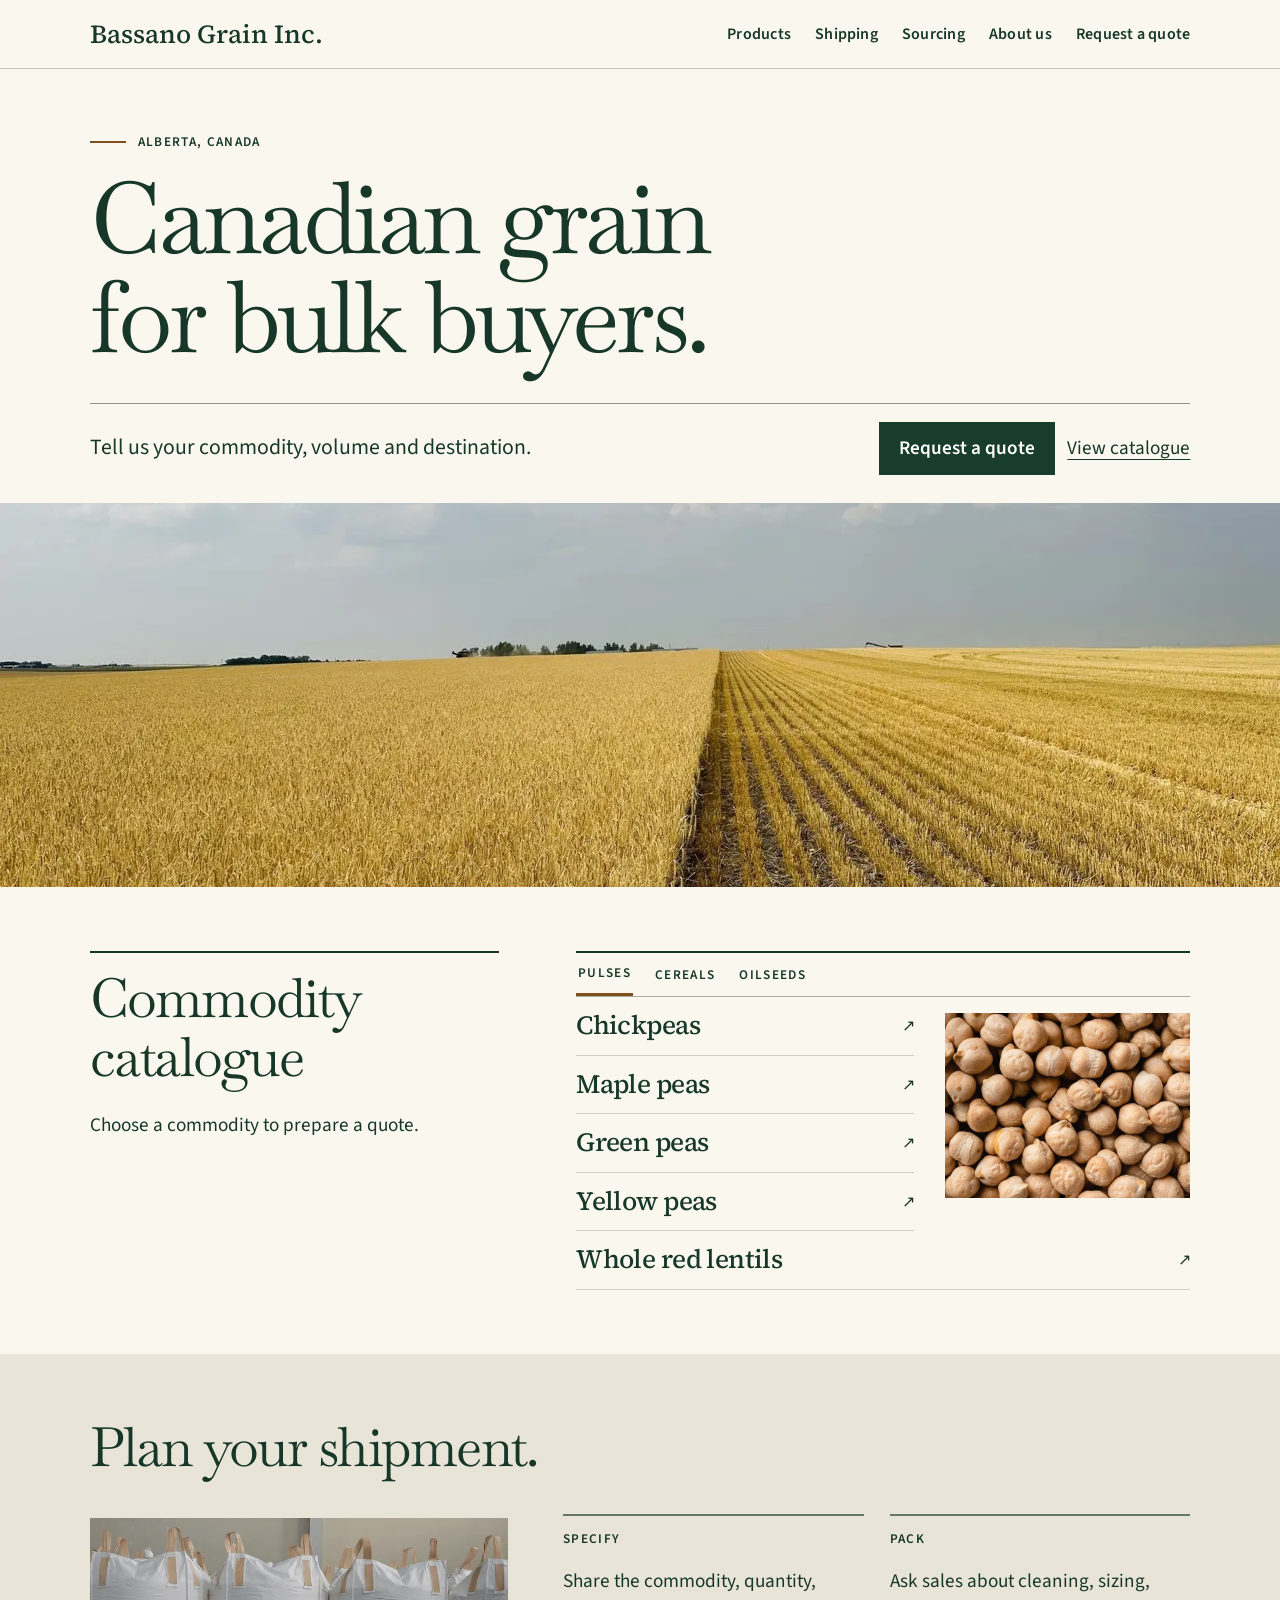
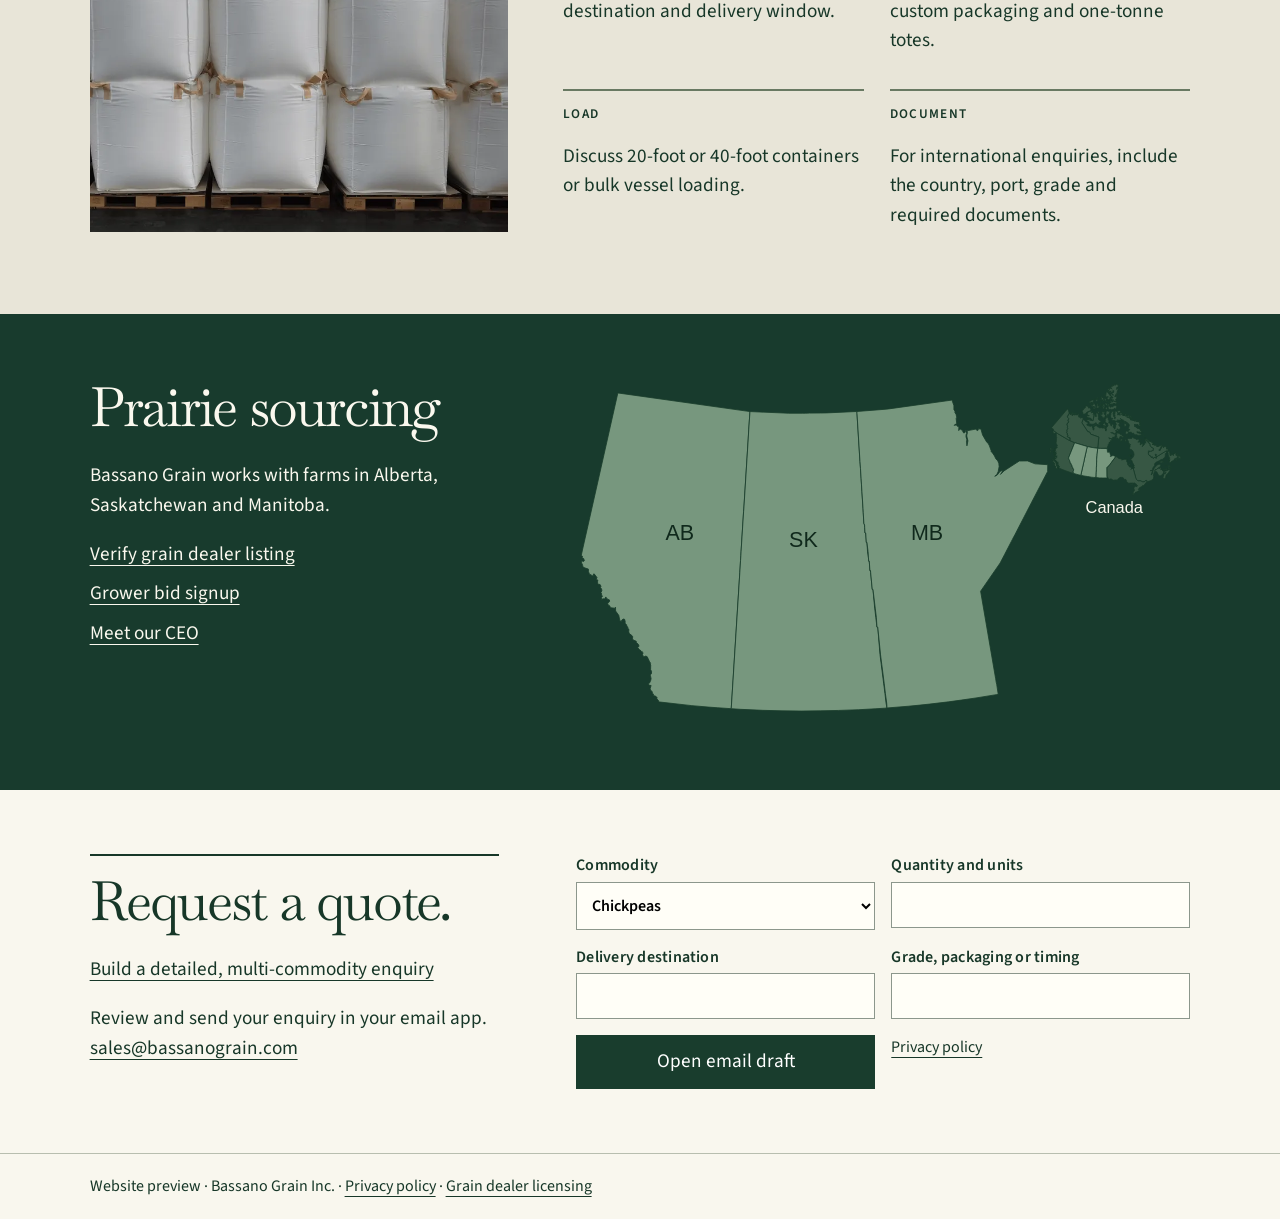
==== commit 321ca1bf: "Complete the multi-commodity email handoff and connect buyer guidance to enquiries" ====
--- a/index.html
+++ b/index.html
@@ -1 +1 @@
-<!doctype html><html lang="en-CA"><meta charset="utf-8"><meta name="viewport" content="width=device-width,initial-scale=1"><meta name="robots" content="noindex,nofollow"><title>Bassano Grain | Canadian grains, pulses and oilseeds</title><meta name="site-version" content="bassano-preview v2.3.0"><link rel="preload" as="font" type="font/woff2" href="assets/display.woff2" crossorigin><link rel="preload" as="font" type="font/woff2" href="assets/sans.woff2" crossorigin><link rel="stylesheet" href="assets/design.css?v=2.2"><body><a class="skip" href="#main">Skip to content</a><header><strong><a href="index.html" style="text-decoration:none">Bassano Grain Inc.</a></strong><button hidden class="menub" aria-controls="nav" aria-expanded="false">Menu</button><nav id="nav" aria-label="Main"><a href="#products">Products</a><a href="#shipping">Shipping</a><a href="#about">Sourcing</a><a href="about.html">About us</a><a href="#quote">Request a quote</a></nav></header><main id="main"><section class=hero><span class=ey>Alberta, Canada</span><h1>Canadian grain<br> for bulk buyers.</h1><div class=row><p>Tell us your commodity, volume and destination.</p><div><a class=cta href="#quote">Request a quote</a> &nbsp; <a href="#products">View catalogue</a></div></div></section><img class="photo" fetchpriority="high" src="assets/field1920.webp" srcset="assets/field480.webp 480w, assets/field800.webp 800w, assets/field1280.webp 1280w, assets/field1920.webp 1920w" width="2500" height="1875" sizes="100vw" alt="Golden Prairie field beneath an open sky"><section id="products" class="catalog"><div><h2>Commodity<br>catalogue</h2><p>Choose a commodity to prepare a quote.</p></div><div><div class="tabs" role="tablist" aria-label="Commodity family"><button role="tab" id="tab-Pulses" aria-controls="panel-Pulses">Pulses</button><button role="tab" id="tab-Cereals" aria-controls="panel-Cereals">Cereals</button><button role="tab" id="tab-Oilseeds" aria-controls="panel-Oilseeds">Oilseeds</button></div><div id="panel-Pulses" role="tabpanel" aria-labelledby="tab-Pulses"><img class="trade-photo" src="assets/pulse360.webp" srcset="assets/pulse360.webp 360w, assets/pulse720.webp 720w" sizes="(max-width:760px) 86vw, 33vw" width="720" height="540" loading="lazy" decoding="async" alt="Chickpeas"><a class="tile" data-product="Chickpeas" href="#quote">Chickpeas<span aria-hidden="true">↗</span></a><a class="tile" data-product="Maple peas" href="#quote">Maple peas<span aria-hidden="true">↗</span></a><a class="tile" data-product="Green peas" href="#quote">Green peas<span aria-hidden="true">↗</span></a><a class="tile" data-product="Yellow peas" href="#quote">Yellow peas<span aria-hidden="true">↗</span></a><a class="tile" data-product="Whole red lentils" href="#quote">Whole red lentils<span aria-hidden="true">↗</span></a></div><div id="panel-Cereals" role="tabpanel" aria-labelledby="tab-Cereals"><img class="trade-photo" src="assets/cereal360.webp" srcset="assets/cereal360.webp 360w, assets/cereal720.webp 720w" sizes="(max-width:760px) 86vw, 33vw" width="720" height="540" loading="lazy" decoding="async" alt="Close-up of cereal grain"><a class="tile" data-product="Spring wheat" href="#quote">Spring wheat<span aria-hidden="true">↗</span></a><a class="tile" data-product="Canadian oats" href="#quote">Canadian oats<span aria-hidden="true">↗</span></a><a class="tile" data-product="Rye" href="#quote">Rye<span aria-hidden="true">↗</span></a></div><div id="panel-Oilseeds" role="tabpanel" aria-labelledby="tab-Oilseeds"><img class="trade-photo" src="assets/flax360.webp" srcset="assets/flax360.webp 360w, assets/flax720.webp 720w" sizes="(max-width:760px) 86vw, 33vw" width="720" height="540" loading="lazy" decoding="async" alt="Brown flaxseed"><a class="tile" data-product="Flaxseed" href="#quote">Flaxseed<span aria-hidden="true">↗</span></a></div></div></section><section class=log id=shipping><h2>Plan your shipment.</h2><div class="log-layout"><img class="trade-photo" src="assets/tote360.webp" srcset="assets/tote360.webp 360w, assets/tote720.webp 720w" sizes="(max-width:760px) 86vw, 33vw" width="720" height="540" loading="lazy" decoding="async" alt="White bulk totes stacked on wooden pallets"><div class=steps><div><h3>Specify</h3><p>Share the commodity, quantity, destination and delivery window.</p></div><div><h3>Pack</h3><p>Ask sales about cleaning, sizing, custom packaging and one-tonne totes.</p></div><div><h3>Load</h3><p>Discuss 20-foot or 40-foot containers or bulk vessel loading.</p></div><div><h3>Document</h3><p>For international enquiries, include the country, port, grade and required documents.</p></div></div></div></section><section class=source id=about><div><h2>Prairie sourcing</h2><p>Bassano Grain works with farms in Alberta, Saskatchewan and Manitoba.</p><a href="https://www.canada.ca/en/grain-commission/services/licensing-reporting/licensed-grain-companies.html">Verify grain dealer listing</a><br><a href="https://www.bassanograin.com/contact">Grower bid signup</a><br><a href="about.html">Meet our CEO</a></div><img src="assets/prairies.svg?v=2.2" alt="Map showing Alberta, Saskatchewan and Manitoba" width="600" height="340"></section><section class=quote id=quote><div><h2>Request a quote.</h2><p><a href="quote-worksheet.html">Build a detailed, multi-commodity enquiry</a></p><p>Review and send your enquiry in your email app. <a href="mailto:sales@bassanograin.com">sales@bassanograin.com</a></p></div><form novalidate><label>Commodity<select id="product"><option>Chickpeas</option><option>Maple peas</option><option>Green peas</option><option>Yellow peas</option><option>Whole red lentils</option><option>Spring wheat</option><option>Canadian oats</option><option>Rye</option><option>Flaxseed</option></select></label><label>Quantity and units<input id=qty required aria-describedby="qty-error"><span id="qty-error" class="error"></span></label><label>Delivery destination<input id=dest required aria-describedby="dest-error"><span id="dest-error" class="error"></span></label><label>Grade, packaging or timing<input id=spec></label><button>Open email draft</button></form></section></main><footer>Website preview · Bassano Grain Inc. · <a href="https://www.bassanograin.com/privacy-policy">Privacy policy</a> · <a href="grain-licensing.html">Grain dealer licensing</a><!-- bassano-preview v2.3.0 --></footer><script>console.info('bassano-preview v2.3.0');const product=document.querySelector('#product');document.querySelectorAll('[data-product]').forEach(a=>a.onclick=()=>product.value=a.dataset.product);document.querySelector('form').onsubmit=e=>{e.preventDefault();let first;for(const [id,valid,msg] of [['qty',/^(?=.*[1-9])(?=.*[a-z])/i.test(document.querySelector('#qty').value),'Enter a quantity and unit, such as 20 tonnes.'],['dest',document.querySelector('#dest').value.trim().length>0,'Enter your delivery destination.']]){const field=document.getElementById(id);field.setAttribute('aria-invalid',String(!valid));document.getElementById(id+'-error').textContent=valid?'':msg;if(!valid&&!first)first=field}if(first){first.focus();return}const val=id=>document.getElementById(id).value;location.href='mailto:sales@bassanograin.com?subject='+encodeURIComponent('Quote request: '+product.value)+'&body='+encodeURIComponent(['Commodity: '+product.value,'Quantity: '+val('qty'),'Destination: '+val('dest'),'Requirements: '+val('spec')].join('\n'));};const m=document.querySelector('.menub'),nav=document.querySelector('#nav'),mq=matchMedia('(max-width:760px)');function closeMenu(){nav.hidden=mq.matches;m.setAttribute('aria-expanded','false')}m.hidden=false;closeMenu();mq.addEventListener('change',closeMenu);m.onclick=()=>{nav.hidden=!nav.hidden;m.setAttribute('aria-expanded',String(!nav.hidden))};nav.onclick=closeMenu;document.addEventListener('keydown',e=>{if(e.key==='Escape'&&mq.matches&&!nav.hidden){closeMenu();m.focus()}});const tabs=[...document.querySelectorAll('[role=tab]')];function activate(i){tabs.forEach((t,j)=>{t.tabIndex=i===j?0:-1;t.setAttribute('aria-selected',String(i===j));document.getElementById(t.getAttribute('aria-controls')).hidden=i!==j})}tabs.forEach((t,i)=>{t.onclick=()=>activate(i);t.onkeydown=e=>{let j={Home:0,End:2,ArrowRight:(i+1)%3,ArrowLeft:(i+2)%3}[e.key];if(j!==undefined){e.preventDefault();activate(j);tabs[j].focus()}}});activate(0);addEventListener('scroll',()=>document.querySelector('header').classList.toggle('compact',scrollY>32),{passive:true});</script></body></html>+<!doctype html><html lang="en-CA"><meta charset="utf-8"><meta name="viewport" content="width=device-width,initial-scale=1"><meta name="robots" content="noindex,nofollow"><title>Bassano Grain | Canadian grains, pulses and oilseeds</title><meta name="site-version" content="bassano-preview v2.4.0"><link rel="preload" as="font" type="font/woff2" href="assets/display.woff2" crossorigin><link rel="preload" as="font" type="font/woff2" href="assets/sans.woff2" crossorigin><link rel="stylesheet" href="assets/design.css?v=2.3.1"><body><a class="skip" href="#main">Skip to content</a><header><strong><a href="index.html" style="text-decoration:none">Bassano Grain Inc.</a></strong><button hidden class="menub" aria-controls="nav" aria-expanded="false">Menu</button><nav id="nav" aria-label="Main"><a href="#products">Products</a><a href="#shipping">Shipping</a><a href="#about">Sourcing</a><a href="about.html">About us</a><a href="#quote">Request a quote</a></nav></header><main id="main"><section class=hero><span class=ey>Alberta, Canada</span><h1>Canadian grain<br> for bulk buyers.</h1><div class=row><p>Tell us your commodity, volume and destination.</p><div><a class=cta href="#quote">Request a quote</a> &nbsp; <a href="#products">View catalogue</a></div></div></section><img class="photo" fetchpriority="high" src="assets/field1920.webp" srcset="assets/field480.webp 480w, assets/field800.webp 800w, assets/field1280.webp 1280w, assets/field1920.webp 1920w" width="2500" height="1875" sizes="100vw" alt="Golden Prairie field beneath an open sky"><section id="products" class="catalog"><div><h2>Commodity<br>catalogue</h2><p>Choose a commodity to prepare a quote.</p></div><div><div class="tabs" role="tablist" aria-label="Commodity family"><button role="tab" id="tab-Pulses" aria-controls="panel-Pulses">Pulses</button><button role="tab" id="tab-Cereals" aria-controls="panel-Cereals">Cereals</button><button role="tab" id="tab-Oilseeds" aria-controls="panel-Oilseeds">Oilseeds</button></div><div id="panel-Pulses" role="tabpanel" aria-labelledby="tab-Pulses"><img class="trade-photo" src="assets/pulse360.webp" srcset="assets/pulse360.webp 360w, assets/pulse720.webp 720w" sizes="(max-width:760px) 86vw, 33vw" width="720" height="540" loading="lazy" decoding="async" alt="Chickpeas"><a class="tile" data-product="Chickpeas" href="#quote">Chickpeas<span aria-hidden="true">↗</span></a><a class="tile" data-product="Maple peas" href="#quote">Maple peas<span aria-hidden="true">↗</span></a><a class="tile" data-product="Green peas" href="#quote">Green peas<span aria-hidden="true">↗</span></a><a class="tile" data-product="Yellow peas" href="#quote">Yellow peas<span aria-hidden="true">↗</span></a><a class="tile" data-product="Whole red lentils" href="#quote">Whole red lentils<span aria-hidden="true">↗</span></a></div><div id="panel-Cereals" role="tabpanel" aria-labelledby="tab-Cereals"><img class="trade-photo" src="assets/cereal360.webp" srcset="assets/cereal360.webp 360w, assets/cereal720.webp 720w" sizes="(max-width:760px) 86vw, 33vw" width="720" height="540" loading="lazy" decoding="async" alt="Close-up of cereal grain"><a class="tile" data-product="Spring wheat" href="#quote">Spring wheat<span aria-hidden="true">↗</span></a><a class="tile" data-product="Canadian oats" href="#quote">Canadian oats<span aria-hidden="true">↗</span></a><a class="tile" data-product="Rye" href="#quote">Rye<span aria-hidden="true">↗</span></a></div><div id="panel-Oilseeds" role="tabpanel" aria-labelledby="tab-Oilseeds"><img class="trade-photo" src="assets/flax360.webp" srcset="assets/flax360.webp 360w, assets/flax720.webp 720w" sizes="(max-width:760px) 86vw, 33vw" width="720" height="540" loading="lazy" decoding="async" alt="Brown flaxseed"><a class="tile" data-product="Flaxseed" href="#quote">Flaxseed<span aria-hidden="true">↗</span></a></div></div></section><section class=log id=shipping><h2>Plan your shipment.</h2><div class="log-layout"><img class="trade-photo" src="assets/tote360.webp" srcset="assets/tote360.webp 360w, assets/tote720.webp 720w" sizes="(max-width:760px) 86vw, 33vw" width="720" height="540" loading="lazy" decoding="async" alt="White bulk totes stacked on wooden pallets"><div class=steps><div><h3>Specify</h3><p>Share the commodity, quantity, destination and delivery window.</p></div><div><h3>Pack</h3><p>Ask sales about cleaning, sizing, custom packaging and one-tonne totes.</p></div><div><h3>Load</h3><p>Discuss 20-foot or 40-foot containers or bulk vessel loading.</p></div><div><h3>Document</h3><p>For international enquiries, include the country, port, grade and required documents.</p></div></div></div></section><section class=source id=about><div><h2>Prairie sourcing</h2><p>Bassano Grain works with farms in Alberta, Saskatchewan and Manitoba.</p><a href="https://www.canada.ca/en/grain-commission/services/licensing-reporting/licensed-grain-companies.html">Verify grain dealer listing</a><br><a href="https://www.bassanograin.com/contact">Grower bid signup</a><br><a href="about.html">Meet our CEO</a></div><img src="assets/prairies.svg?v=2.2" alt="Map showing Alberta, Saskatchewan and Manitoba" width="600" height="340"></section><section class=quote id=quote><div><h2>Request a quote.</h2><p><a href="quote-worksheet.html">Build a detailed, multi-commodity enquiry</a></p><p>Review and send your enquiry in your email app. <a href="mailto:sales@bassanograin.com">sales@bassanograin.com</a></p></div><form novalidate><label>Commodity<select id="product"><option>Chickpeas</option><option>Maple peas</option><option>Green peas</option><option>Yellow peas</option><option>Whole red lentils</option><option>Spring wheat</option><option>Canadian oats</option><option>Rye</option><option>Flaxseed</option></select></label><label>Quantity and units<input id=qty required aria-describedby="qty-error"><span id="qty-error" class="error"></span></label><label>Delivery destination<input id=dest required aria-describedby="dest-error"><span id="dest-error" class="error"></span></label><label>Grade, packaging or timing<input id=spec></label><button>Open email draft</button><small><a href="https://www.bassanograin.com/privacy-policy">Privacy policy</a></small></form><div id="draft-help" class="draft-help" hidden><p role="status"></p><button type="button" data-copy>Copy full enquiry</button> <button type="button" data-retry>Open prepared draft</button><textarea hidden readonly aria-label="Full enquiry to copy"></textarea><p>Nothing is sent until you press send in your email app. <a href="https://www.bassanograin.com/privacy-policy">Privacy policy</a></p></div></section></main><footer>Website preview · Bassano Grain Inc. · <a href="https://www.bassanograin.com/privacy-policy">Privacy policy</a> · <a href="grain-licensing.html">Grain dealer licensing</a><!-- bassano-preview v2.4.0 --></footer><script>console.info('bassano-preview v2.4.0');const product=document.querySelector('#product');document.querySelectorAll('[data-product]').forEach(a=>a.onclick=()=>{product.value=a.dataset.product;document.querySelector('a[href^="quote-worksheet.html"]').hash="c="+product.value.toLowerCase().replaceAll(" ","-")});document.querySelector('form').onsubmit=e=>{e.preventDefault();let first;for(const [id,valid,msg] of [['qty',/^(?=.*[1-9])(?=.*[a-z])/i.test(document.querySelector('#qty').value),'Enter a quantity and unit, such as 20 tonnes.'],['dest',document.querySelector('#dest').value.trim().length>0,'Enter your delivery destination.']]){const field=document.getElementById(id);field.setAttribute('aria-invalid',String(!valid));document.getElementById(id+'-error').textContent=valid?'':msg;if(!valid&&!first)first=field}if(first){first.focus();return}const val=id=>document.getElementById(id).value;import('./assets/js/quote/send.mjs').then(({openDraft})=>openDraft('Quote request: '+product.value,['Commodity: '+product.value,'Quantity: '+val('qty'),'Destination: '+val('dest'),'Requirements: '+val('spec')].join('\n'),document.getElementById('draft-help')));};const m=document.querySelector('.menub'),nav=document.querySelector('#nav'),mq=matchMedia('(max-width:760px)');function closeMenu(){nav.hidden=mq.matches;m.setAttribute('aria-expanded','false')}m.hidden=false;closeMenu();mq.addEventListener('change',closeMenu);m.onclick=()=>{nav.hidden=!nav.hidden;m.setAttribute('aria-expanded',String(!nav.hidden))};nav.onclick=closeMenu;document.addEventListener('keydown',e=>{if(e.key==='Escape'&&mq.matches&&!nav.hidden){closeMenu();m.focus()}});const tabs=[...document.querySelectorAll('[role=tab]')];function activate(i){tabs.forEach((t,j)=>{t.tabIndex=i===j?0:-1;t.setAttribute('aria-selected',String(i===j));document.getElementById(t.getAttribute('aria-controls')).hidden=i!==j})}tabs.forEach((t,i)=>{t.onclick=()=>activate(i);t.onkeydown=e=>{let j={Home:0,End:2,ArrowRight:(i+1)%3,ArrowLeft:(i+2)%3}[e.key];if(j!==undefined){e.preventDefault();activate(j);tabs[j].focus()}}});activate(0);addEventListener('scroll',()=>document.querySelector('header').classList.toggle('compact',scrollY>32),{passive:true});</script></body></html>
--- a/assets/design.css
+++ b/assets/design.css
@@ -19,4 +19,7 @@
 nav a,.quote label{font:600 1rem/1.4 PrairieSans,sans-serif;letter-spacing:.015em}
 .biog>div{border-top:2px solid #173728;padding-top:20px}.biog h1+p{font:600 .9rem/1.4 PrairieSans;letter-spacing:.08em;text-transform:uppercase}
 
-@media(max-width:760px){.catalog .tile{font-size:1.45rem}.hero .row{align-items:start}}+@media(max-width:760px){.catalog .tile{font-size:1.45rem}.hero .row{align-items:start}}
+.draft-help{grid-column:1/-1;margin-top:1rem;padding:1rem;border:1px solid #879586}.draft-help[hidden]{display:none}.draft-help textarea{display:block;width:100%;min-height:8rem}.draft-help textarea[hidden]{display:none}.draft-help button{margin:4px}#copy{background:transparent;color:#173728;border:1px solid #81907f}
+
+.buyer-note{display:grid;grid-template-columns:1fr 1fr;align-items:start;gap:7%;background:#e8e5d8}.buyer-note h2{max-width:12ch}.buyer-note p:first-child{margin-top:0}@media(max-width:760px){.buyer-note{grid-template-columns:1fr;gap:10px}}
